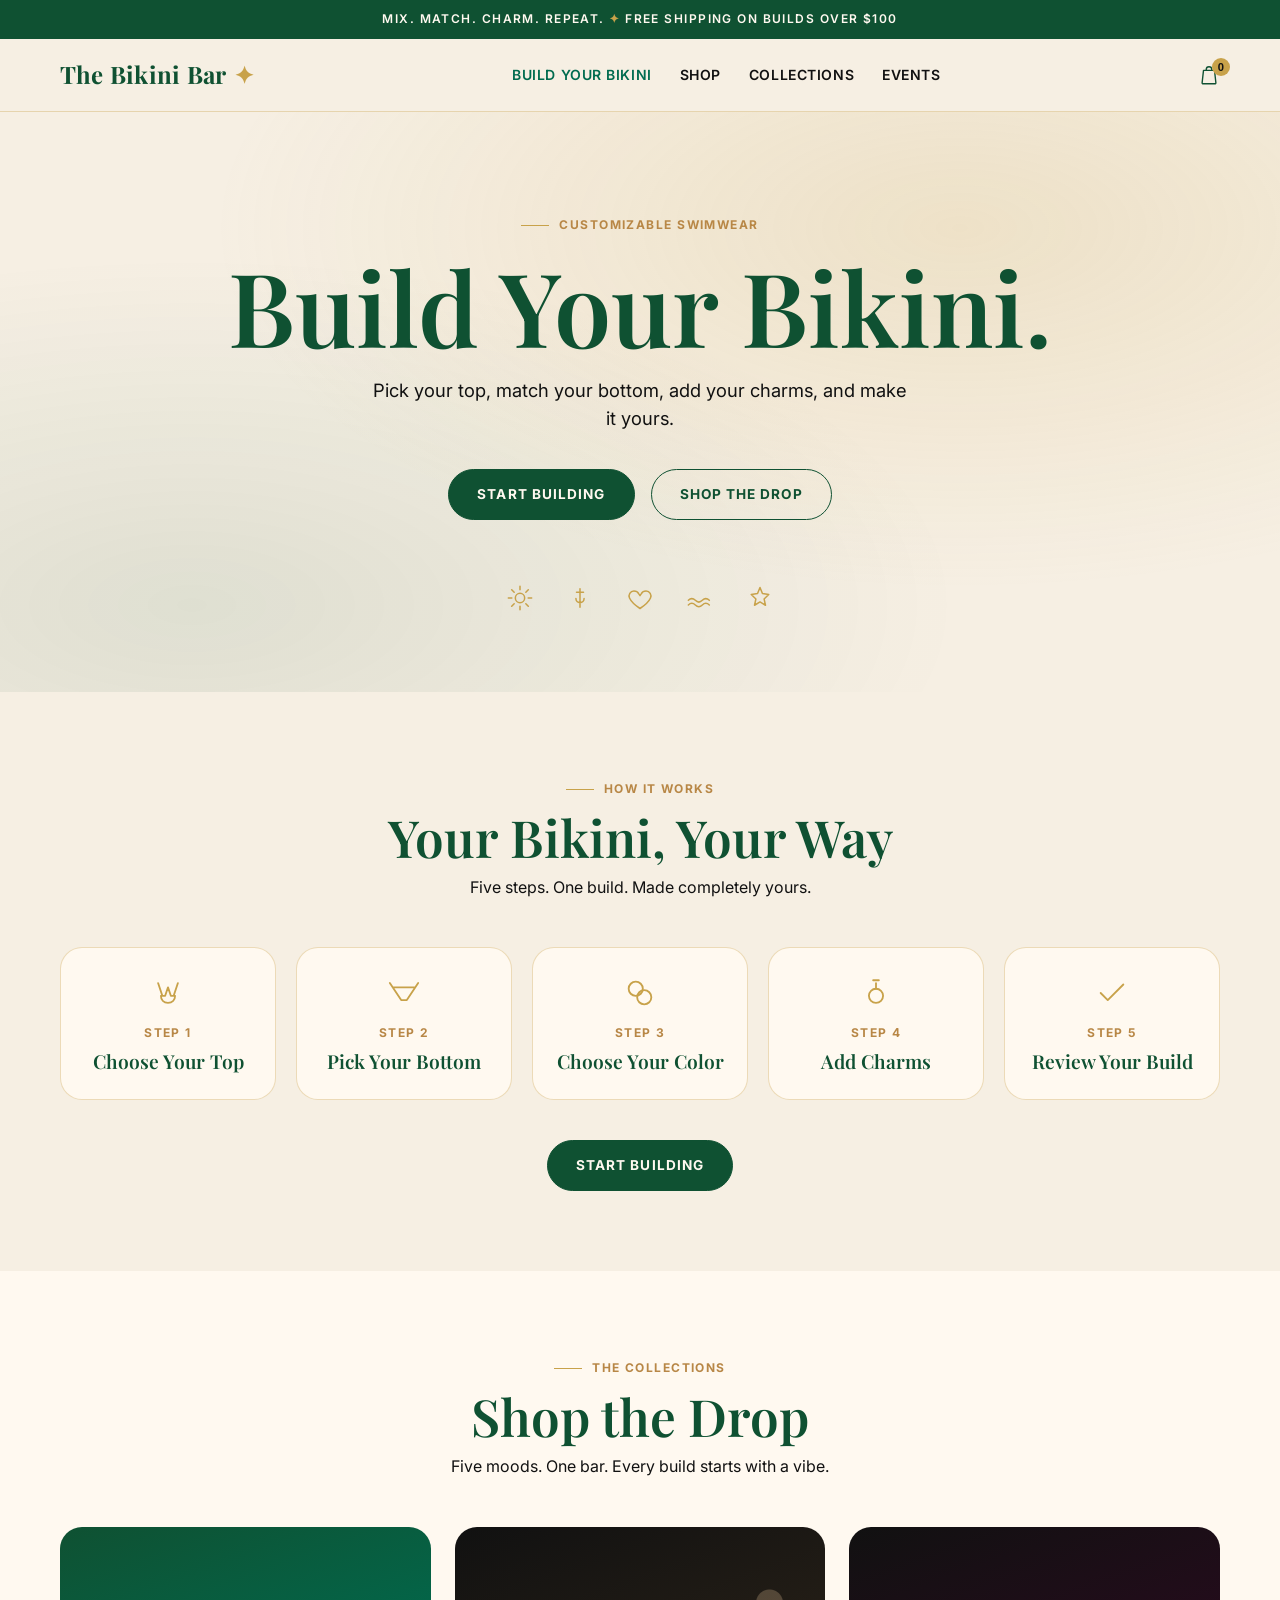
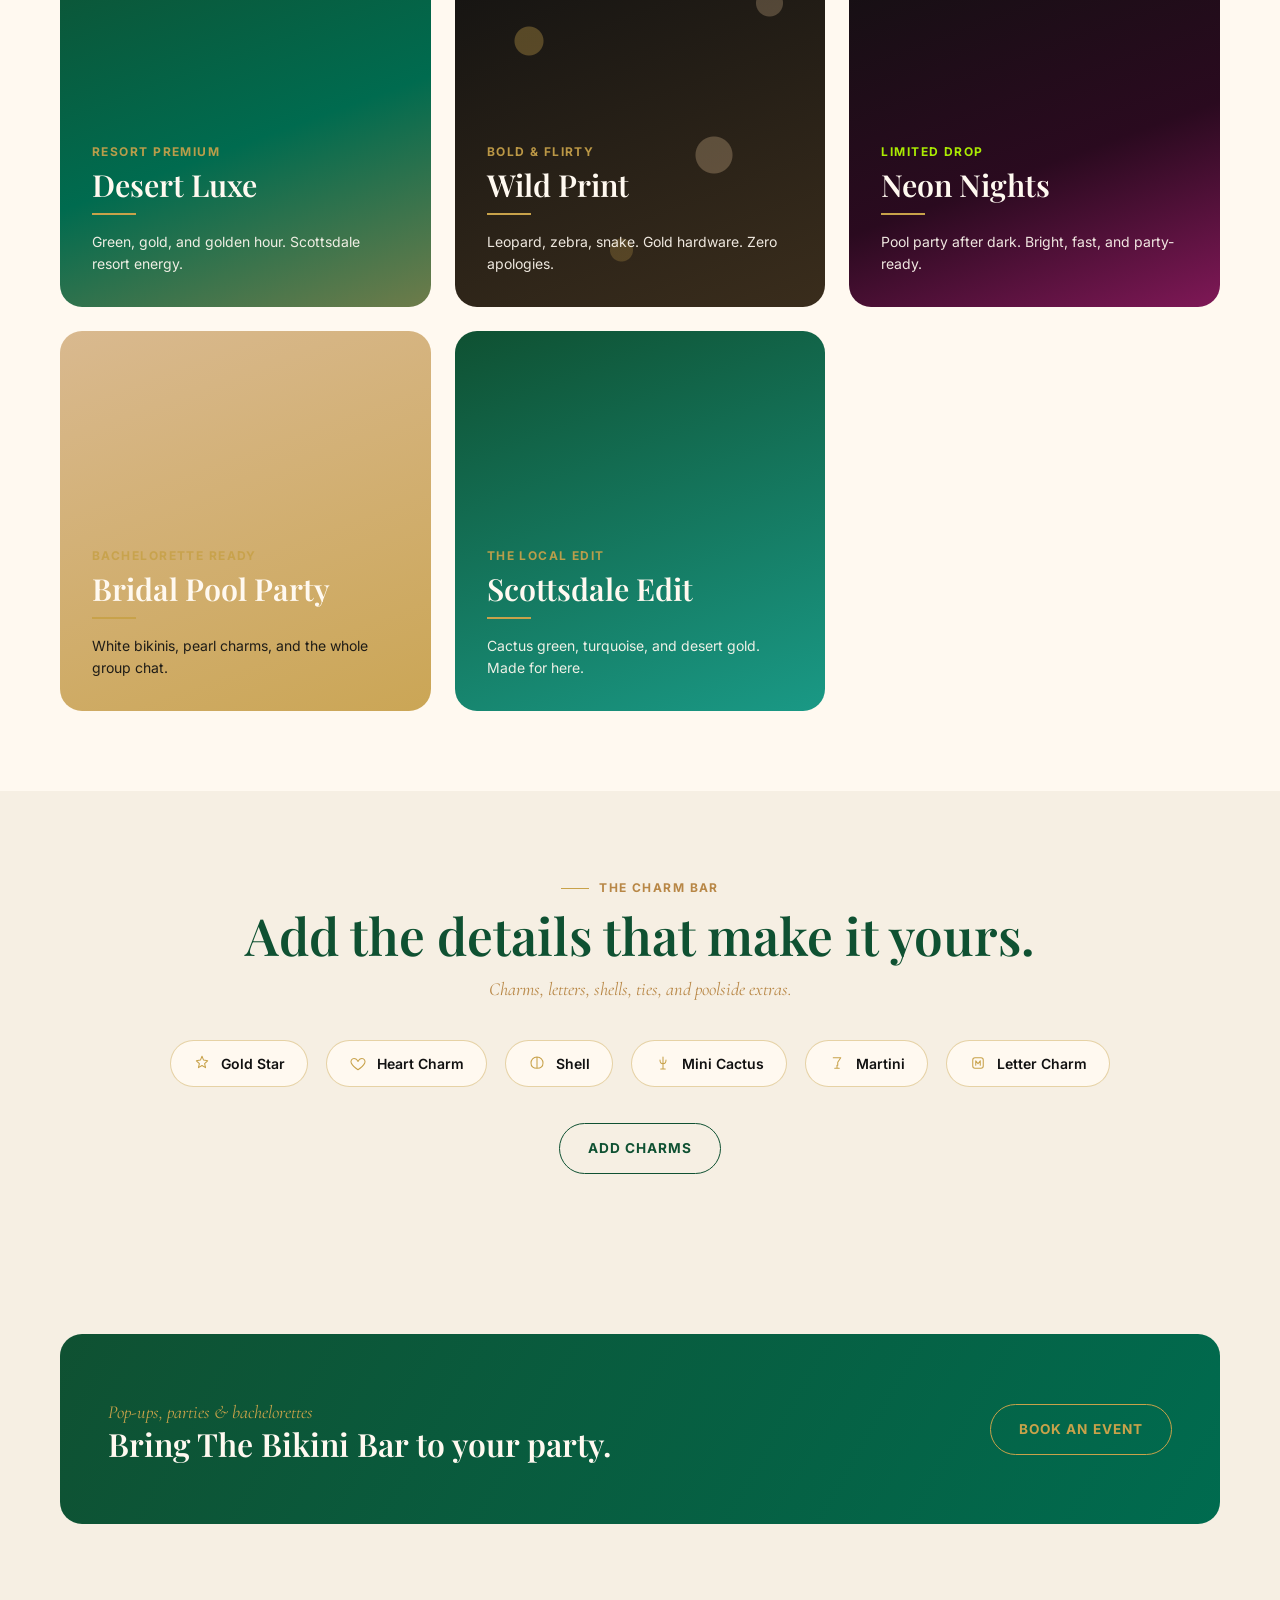
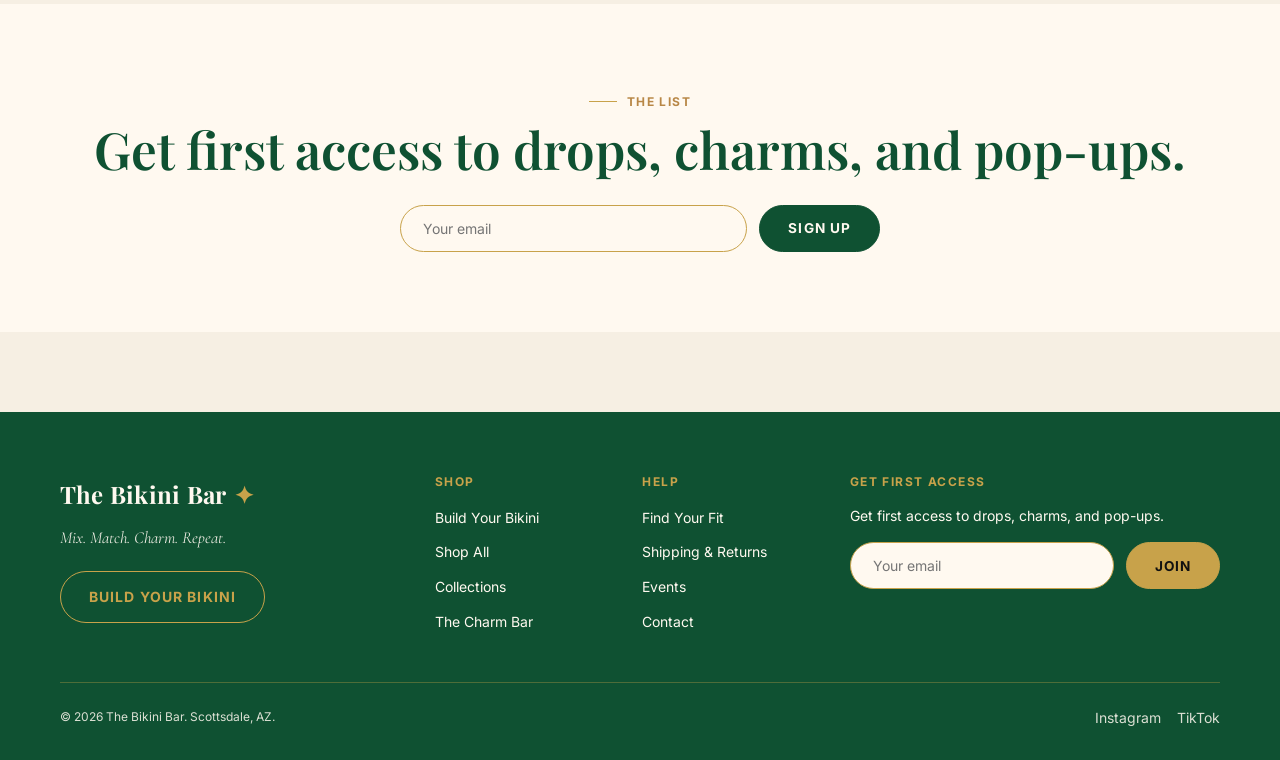
==== index.html @ a267c071 "Build The Bikini Bar site with full brand identity Customizable swimwear ecommerce site modeled on b" ====
<!DOCTYPE html>
<html lang="en">
<head>
  <meta charset="UTF-8" />
  <meta name="viewport" content="width=device-width, initial-scale=1.0" />
  <title>The Bikini Bar — Build Your Bikini</title>
  <meta name="description" content="The Bikini Bar is a customizable swimwear brand. Pick your top, match your bottom, add your charms, and make it yours." />
  <link rel="preconnect" href="https://fonts.googleapis.com" />
  <link rel="preconnect" href="https://fonts.gstatic.com" crossorigin />
  <link href="https://fonts.googleapis.com/css2?family=Playfair+Display:ital,wght@0,500;0,600;0,700;1,500&family=Cormorant+Garamond:ital,wght@0,500;1,500&family=Inter:wght@400;600;700&display=swap" rel="stylesheet" />
  <link rel="stylesheet" href="css/styles.css" />
</head>
<body>

  <div class="announcement-bar">Mix. Match. Charm. Repeat. <span class="gold">&#10022;</span> Free shipping on builds over $100</div>

  <header class="site-header">
    <div class="container">
      <a class="logo" href="index.html">The Bikini Bar <span class="charm">&#10022;</span></a>
      <nav class="main-nav">
        <a class="nav-cta" href="builder.html">Build Your Bikini</a>
        <a href="shop.html">Shop</a>
        <a href="index.html#collections">Collections</a>
        <a href="events.html">Events</a>
      </nav>
      <div class="header-actions">
        <button class="cart-button" aria-label="Open cart">
          <svg width="22" height="22" viewBox="0 0 24 24" fill="none" stroke="currentColor" stroke-width="1.5" stroke-linecap="round" stroke-linejoin="round"><path d="M6 7h12l1.5 13.5a1 1 0 0 1-1 1.1H5.5a1 1 0 0 1-1-1.1L6 7z"/><path d="M9 7V6a3 3 0 0 1 6 0v1"/></svg>
          <span class="cart-count">0</span>
        </button>
        <button class="menu-toggle" aria-label="Open menu">
          <svg width="22" height="22" viewBox="0 0 24 24" fill="none" stroke="currentColor" stroke-width="1.5" stroke-linecap="round"><path d="M4 7h16M4 12h16M4 17h16"/></svg>
        </button>
      </div>
    </div>
  </header>

  <!-- Hero -->
  <section class="hero">
    <div class="container">
      <span class="eyebrow">Customizable Swimwear</span>
      <h1>Build Your Bikini.</h1>
      <p class="subheadline">Pick your top, match your bottom, add your charms, and make it yours.</p>
      <div class="hero-buttons">
        <a class="button-primary" href="builder.html">Start Building</a>
        <a class="button-secondary" href="shop.html">Shop the Drop</a>
      </div>
      <div class="hero-charms" aria-hidden="true">
        <svg width="28" height="28" viewBox="0 0 24 24" fill="none" stroke="currentColor" stroke-width="1.3" stroke-linecap="round" stroke-linejoin="round"><circle cx="12" cy="12" r="4"/><path d="M12 2v3M12 19v3M2 12h3M19 12h3M4.9 4.9l2.1 2.1M17 17l2.1 2.1M19.1 4.9 17 7M7 17l-2.1 2.1"/></svg>
        <svg width="28" height="28" viewBox="0 0 24 24" fill="none" stroke="currentColor" stroke-width="1.3" stroke-linecap="round" stroke-linejoin="round"><path d="M12 4v12M12 16c-2 0-3.5-1.5-3.5-3.5M12 16c2 0 3.5-1.5 3.5-3.5M9 7h6M12 16v4"/></svg>
        <svg width="28" height="28" viewBox="0 0 24 24" fill="none" stroke="currentColor" stroke-width="1.3" stroke-linecap="round" stroke-linejoin="round"><path d="M12 21s-7-4.6-9-9c-1.2-2.7.6-6 3.8-6 1.9 0 3.4 1 4.2 2.4l1 1.6 1-1.6C13.8 7 15.3 6 17.2 6c3.2 0 5 3.3 3.8 6-2 4.4-9 9-9 9z"/></svg>
        <svg width="28" height="28" viewBox="0 0 24 24" fill="none" stroke="currentColor" stroke-width="1.3" stroke-linecap="round" stroke-linejoin="round"><path d="M2 14c2-2 4-2 6 0s4 2 6 0 4-2 6 0M2 18c2-2 4-2 6 0s4 2 6 0 4-2 6 0"/></svg>
        <svg width="28" height="28" viewBox="0 0 24 24" fill="none" stroke="currentColor" stroke-width="1.3" stroke-linecap="round" stroke-linejoin="round"><path d="M12 3l2.1 5.1L19.5 9l-4 3.8 1.2 5.4L12 15.4l-4.7 2.8 1.2-5.4-4-3.8 5.4-.9z"/></svg>
      </div>
    </div>
  </section>

  <!-- How It Works -->
  <section class="section">
    <div class="container">
      <div class="section-header">
        <span class="eyebrow">How It Works</span>
        <h2>Your Bikini, Your Way</h2>
        <p>Five steps. One build. Made completely yours.</p>
      </div>
      <div class="steps-strip">
        <div class="step-tile">
          <svg width="34" height="34" viewBox="0 0 24 24" fill="none" stroke="currentColor" stroke-width="1.3" stroke-linecap="round" stroke-linejoin="round"><path d="M5 5l3 9h2l2-6 2 6h2l3-9M7 14c0 3 2 5 5 5s5-2 5-5"/></svg>
          <p class="step-number">Step 1</p>
          <h3>Choose Your Top</h3>
        </div>
        <div class="step-tile">
          <svg width="34" height="34" viewBox="0 0 24 24" fill="none" stroke="currentColor" stroke-width="1.3" stroke-linecap="round" stroke-linejoin="round"><path d="M4 8h16l-6 9h-4L4 8zM4 8L2 5M20 8l2-3"/></svg>
          <p class="step-number">Step 2</p>
          <h3>Pick Your Bottom</h3>
        </div>
        <div class="step-tile">
          <svg width="34" height="34" viewBox="0 0 24 24" fill="none" stroke="currentColor" stroke-width="1.3" stroke-linecap="round" stroke-linejoin="round"><circle cx="9" cy="9" r="5"/><circle cx="15" cy="15" r="5"/></svg>
          <p class="step-number">Step 3</p>
          <h3>Choose Your Color</h3>
        </div>
        <div class="step-tile">
          <svg width="34" height="34" viewBox="0 0 24 24" fill="none" stroke="currentColor" stroke-width="1.3" stroke-linecap="round" stroke-linejoin="round"><circle cx="12" cy="14" r="5"/><path d="M12 9V5M10 3h4"/></svg>
          <p class="step-number">Step 4</p>
          <h3>Add Charms</h3>
        </div>
        <div class="step-tile">
          <svg width="34" height="34" viewBox="0 0 24 24" fill="none" stroke="currentColor" stroke-width="1.3" stroke-linecap="round" stroke-linejoin="round"><path d="M4 12l5 5L20 6"/></svg>
          <p class="step-number">Step 5</p>
          <h3>Review Your Build</h3>
        </div>
      </div>
      <div style="text-align:center; margin-top:40px;">
        <a class="button-primary" href="builder.html">Start Building</a>
      </div>
    </div>
  </section>

  <!-- Collections -->
  <section class="section ivory" id="collections">
    <div class="container">
      <div class="section-header">
        <span class="eyebrow">The Collections</span>
        <h2>Shop the Drop</h2>
        <p>Five moods. One bar. Every build starts with a vibe.</p>
      </div>
      <div class="collection-grid">
        <a class="collection-tile tile-desert-luxe" href="shop.html?collection=desert-luxe">
          <p class="tile-label">Resort Premium</p>
          <h3>Desert Luxe</h3>
          <p>Green, gold, and golden hour. Scottsdale resort energy.</p>
        </a>
        <a class="collection-tile tile-wild-print" href="shop.html?collection=wild-print">
          <p class="tile-label">Bold &amp; Flirty</p>
          <h3>Wild Print</h3>
          <p>Leopard, zebra, snake. Gold hardware. Zero apologies.</p>
        </a>
        <a class="collection-tile tile-neon-nights" href="shop.html?collection=neon-nights">
          <p class="tile-label">Limited Drop</p>
          <h3>Neon Nights</h3>
          <p>Pool party after dark. Bright, fast, and party-ready.</p>
        </a>
        <a class="collection-tile tile-bridal" href="shop.html?collection=bridal">
          <p class="tile-label">Bachelorette Ready</p>
          <h3>Bridal Pool Party</h3>
          <p>White bikinis, pearl charms, and the whole group chat.</p>
        </a>
        <a class="collection-tile tile-scottsdale" href="shop.html?collection=scottsdale">
          <p class="tile-label">The Local Edit</p>
          <h3>Scottsdale Edit</h3>
          <p>Cactus green, turquoise, and desert gold. Made for here.</p>
        </a>
      </div>
    </div>
  </section>

  <!-- Charm Bar -->
  <section class="section charm-bar-section">
    <div class="container">
      <span class="eyebrow">The Charm Bar</span>
      <h2 style="font-size: var(--font-size-h2); margin: 12px 0;">Add the details that make it yours.</h2>
      <p class="accent-line">Charms, letters, shells, ties, and poolside extras.</p>
      <div class="charm-row">
        <span class="charm-chip"><svg width="18" height="18" viewBox="0 0 24 24" fill="none" stroke="currentColor" stroke-width="1.4" stroke-linecap="round" stroke-linejoin="round"><path d="M12 3l2.1 5.1L19.5 9l-4 3.8 1.2 5.4L12 15.4l-4.7 2.8 1.2-5.4-4-3.8 5.4-.9z"/></svg> Gold Star</span>
        <span class="charm-chip"><svg width="18" height="18" viewBox="0 0 24 24" fill="none" stroke="currentColor" stroke-width="1.4" stroke-linecap="round" stroke-linejoin="round"><path d="M12 21s-7-4.6-9-9c-1.2-2.7.6-6 3.8-6 1.9 0 3.4 1 4.2 2.4l1 1.6 1-1.6C13.8 7 15.3 6 17.2 6c3.2 0 5 3.3 3.8 6-2 4.4-9 9-9 9z"/></svg> Heart Charm</span>
        <span class="charm-chip"><svg width="18" height="18" viewBox="0 0 24 24" fill="none" stroke="currentColor" stroke-width="1.4" stroke-linecap="round" stroke-linejoin="round"><path d="M12 4C7 4 4 8 4 12c0 4 3 7 8 7M12 4c5 0 8 4 8 8 0 4-3 7-8 7M12 4v15"/></svg> Shell</span>
        <span class="charm-chip"><svg width="18" height="18" viewBox="0 0 24 24" fill="none" stroke="currentColor" stroke-width="1.4" stroke-linecap="round" stroke-linejoin="round"><path d="M12 4v12M8 8c0 3 1.5 5 4 5M16 8c0 3-1.5 5-4 5M12 16v4M9 20h6"/></svg> Mini Cactus</span>
        <span class="charm-chip"><svg width="18" height="18" viewBox="0 0 24 24" fill="none" stroke="currentColor" stroke-width="1.4" stroke-linecap="round" stroke-linejoin="round"><path d="M7 5h10l-4 6v4M9 19h6M12 15v4"/></svg> Martini</span>
        <span class="charm-chip"><svg width="18" height="18" viewBox="0 0 24 24" fill="none" stroke="currentColor" stroke-width="1.4" stroke-linecap="round" stroke-linejoin="round"><rect x="5" y="5" width="14" height="14" rx="3"/><path d="M9 15V9l3 4 3-4v6"/></svg> Letter Charm</span>
      </div>
      <a class="button-secondary" href="shop.html?collection=charms">Add Charms</a>
    </div>
  </section>

  <!-- Events Banner -->
  <section class="section">
    <div class="container">
      <div class="events-banner">
        <div>
          <p class="accent-line">Pop-ups, parties &amp; bachelorettes</p>
          <h2>Bring The Bikini Bar to your party.</h2>
        </div>
        <a class="button-secondary" href="events.html">Book an Event</a>
      </div>
    </div>
  </section>

  <!-- Email Signup -->
  <section class="section ivory">
    <div class="container" style="text-align:center;">
      <span class="eyebrow">The List</span>
      <h2 style="font-size: var(--font-size-h2); margin: 12px 0;">Get first access to drops, charms, and pop-ups.</h2>
      <form class="signup-form">
        <input type="email" placeholder="Your email" required />
        <button class="button-primary" type="submit">Sign Up</button>
      </form>
    </div>
  </section>

  <!-- Footer -->
  <footer class="footer">
    <div class="container">
      <div class="footer-grid">
        <div>
          <p class="logo">The Bikini Bar <span class="charm" style="color: var(--color-metallic-gold);">&#10022;</span></p>
          <p class="tagline">Mix. Match. Charm. Repeat.</p>
          <a class="button-secondary" href="builder.html" style="margin-top:20px; border-color: var(--color-metallic-gold); color: var(--color-metallic-gold);">Build Your Bikini</a>
        </div>
        <div>
          <h4>Shop</h4>
          <ul>
            <li><a href="builder.html">Build Your Bikini</a></li>
            <li><a href="shop.html">Shop All</a></li>
            <li><a href="index.html#collections">Collections</a></li>
            <li><a href="shop.html?collection=charms">The Charm Bar</a></li>
          </ul>
        </div>
        <div>
          <h4>Help</h4>
          <ul>
            <li><a href="#">Find Your Fit</a></li>
            <li><a href="#">Shipping &amp; Returns</a></li>
            <li><a href="events.html">Events</a></li>
            <li><a href="#">Contact</a></li>
          </ul>
        </div>
        <div>
          <h4>Get first access</h4>
          <p style="font-size: var(--font-size-small); margin-bottom: 4px;">Get first access to drops, charms, and pop-ups.</p>
          <form class="signup-form" style="margin-top: 16px;">
            <input type="email" placeholder="Your email" required />
            <button class="button-primary" type="submit" style="background: var(--color-metallic-gold); border-color: var(--color-metallic-gold); color: var(--color-black);">Join</button>
          </form>
        </div>
      </div>
      <div class="footer-bottom">
        <p>&copy; 2026 The Bikini Bar. Scottsdale, AZ.</p>
        <div class="social-links">
          <a href="#">Instagram</a>
          <a href="#">TikTok</a>
        </div>
      </div>
    </div>
  </footer>

  <!-- Cart Drawer -->
  <div class="cart-overlay"></div>
  <aside class="cart-drawer" aria-label="Cart">
    <div class="cart-header">
      <h3>Your Bikini Build</h3>
      <button class="cart-close" aria-label="Close cart">&#10005;</button>
    </div>
    <div class="shipping-bar">
      <span class="ship-label">$100.00 away from free shipping</span>
      <div class="track"><div class="fill" style="width:0%"></div></div>
    </div>
    <div class="cart-items"></div>
    <div class="cart-upsell">
      <strong>Finish the look.</strong><br />
      Add charms, ties, or poolside extras before checkout.
    </div>
    <div class="cart-footer">
      <div class="cart-total"><span>Total</span><span class="cart-total-amount">$0.00</span></div>
      <button class="button-primary">Checkout</button>
    </div>
  </aside>

  <script src="js/main.js"></script>
</body>
</html>
---- css/styles.css ----
/* ============================================
   The Bikini Bar — Brand Stylesheet
   Scottsdale resort luxury × bikini charm bar
   ============================================ */

:root {
  /* Core Brand Colors */
  --color-sand-cream: #F6EFE3;
  --color-warm-ivory: #FFF9F0;
  --color-cactus-green: #0F5132;
  --color-emerald-green: #006B4F;
  --color-metallic-gold: #C8A24A;
  --color-soft-bronze: #B88746;
  --color-desert-tan: #D9B98F;
  --color-black: #111111;

  /* Campaign Accent Colors */
  --color-neon-pink: #FF2DAA;
  --color-neon-lime: #B6FF00;
  --color-pool-coral: #FF6F61;
  --color-turquoise: #1EB6A7;

  /* Functional Colors */
  --color-background: var(--color-sand-cream);
  --color-surface: var(--color-warm-ivory);
  --color-text-primary: var(--color-black);
  --color-text-heading: var(--color-cactus-green);
  --color-button-primary: var(--color-cactus-green);
  --color-button-primary-text: var(--color-warm-ivory);
  --color-button-secondary-border: var(--color-cactus-green);
  --color-link: var(--color-emerald-green);
  --color-accent: var(--color-metallic-gold);

  /* Typography */
  --font-heading: "Playfair Display", "Cormorant Garamond", Georgia, serif;
  --font-body: "Inter", "Montserrat", "Helvetica Neue", Arial, sans-serif;
  --font-accent: "Cormorant Garamond", Georgia, serif;
  --font-size-hero: clamp(3rem, 8vw, 6.5rem);
  --font-size-h1: clamp(2.5rem, 6vw, 5rem);
  --font-size-h2: clamp(2rem, 4vw, 3.25rem);
  --font-size-h3: clamp(1.4rem, 3vw, 2rem);
  --font-size-body: 1rem;
  --font-size-small: 0.875rem;
  --font-size-label: 0.75rem;
  --letter-spacing-button: 0.08em;
  --letter-spacing-label: 0.12em;
  --line-height-heading: 1.05;
  --line-height-body: 1.55;

  --radius-card: 22px;
  --radius-pill: 999px;
  --shadow-soft: 0 14px 30px rgba(17, 17, 17, 0.08);
  --max-width: 1200px;
}

/* ---------- Reset & Base ---------- */
*, *::before, *::after { box-sizing: border-box; margin: 0; padding: 0; }

html { scroll-behavior: smooth; }

body {
  background: var(--color-background);
  color: var(--color-text-primary);
  font-family: var(--font-body);
  font-size: var(--font-size-body);
  line-height: var(--line-height-body);
  -webkit-font-smoothing: antialiased;
}

img, svg { display: block; max-width: 100%; }

h1, h2, h3, h4 {
  font-family: var(--font-heading);
  color: var(--color-text-heading);
  line-height: var(--line-height-heading);
  font-weight: 600;
}

a { color: var(--color-link); text-decoration: none; }
a:hover { text-decoration: underline; }

.container {
  max-width: var(--max-width);
  margin: 0 auto;
  padding: 0 20px;
}

.eyebrow {
  display: inline-flex;
  align-items: center;
  gap: 10px;
  font-size: var(--font-size-label);
  font-weight: 700;
  letter-spacing: var(--letter-spacing-label);
  text-transform: uppercase;
  color: var(--color-soft-bronze);
}
.eyebrow::before {
  content: "";
  width: 28px;
  height: 1px;
  background: var(--color-metallic-gold);
}

.accent-line {
  font-family: var(--font-accent);
  font-style: italic;
  color: var(--color-soft-bronze);
  font-size: 1.15rem;
}

/* ---------- Buttons ---------- */
.button-primary,
.button-secondary,
.button-campaign {
  display: inline-block;
  border-radius: var(--radius-pill);
  padding: 14px 28px;
  font-family: var(--font-body);
  font-size: 0.85rem;
  font-weight: 700;
  letter-spacing: var(--letter-spacing-button);
  text-transform: uppercase;
  text-decoration: none;
  cursor: pointer;
  text-align: center;
  transition: background 160ms ease, color 160ms ease, transform 160ms ease;
}
.button-primary:hover, .button-secondary:hover, .button-campaign:hover { text-decoration: none; }

.button-primary {
  background: var(--color-cactus-green);
  color: var(--color-warm-ivory);
  border: 1px solid var(--color-cactus-green);
}
.button-primary:hover { background: var(--color-emerald-green); border-color: var(--color-emerald-green); }

.button-secondary {
  background: transparent;
  color: var(--color-cactus-green);
  border: 1px solid var(--color-cactus-green);
}
.button-secondary:hover { background: var(--color-cactus-green); color: var(--color-warm-ivory); }

.button-campaign {
  background: var(--color-neon-pink);
  color: var(--color-warm-ivory);
  border: 1px solid var(--color-neon-pink);
}
.button-campaign:hover { transform: translateY(-1px); }

/* ---------- Announcement Bar ---------- */
.announcement-bar {
  background: var(--color-cactus-green);
  color: var(--color-warm-ivory);
  text-align: center;
  font-size: var(--font-size-label);
  font-weight: 600;
  letter-spacing: var(--letter-spacing-label);
  text-transform: uppercase;
  padding: 10px 16px;
}
.announcement-bar .gold { color: var(--color-metallic-gold); }

/* ---------- Header ---------- */
.site-header {
  background: var(--color-sand-cream);
  border-bottom: 1px solid rgba(200, 162, 74, 0.35);
  position: sticky;
  top: 0;
  z-index: 50;
}
.site-header .container {
  display: flex;
  align-items: center;
  justify-content: space-between;
  gap: 24px;
  height: 72px;
}
.logo {
  font-family: var(--font-heading);
  font-size: 1.5rem;
  font-weight: 700;
  color: var(--color-cactus-green);
  letter-spacing: 0.01em;
  display: flex;
  align-items: center;
  gap: 8px;
  white-space: nowrap;
}
.logo:hover { text-decoration: none; }
.logo .charm { color: var(--color-metallic-gold); }

.main-nav { display: flex; gap: 28px; align-items: center; }
.main-nav a {
  color: var(--color-black);
  font-size: var(--font-size-small);
  font-weight: 600;
  letter-spacing: 0.04em;
  text-transform: uppercase;
}
.main-nav a:hover { color: var(--color-emerald-green); text-decoration: none; }
.main-nav a.nav-cta { color: var(--color-emerald-green); }

.header-actions { display: flex; align-items: center; gap: 16px; }
.cart-button {
  position: relative;
  background: none;
  border: none;
  cursor: pointer;
  color: var(--color-cactus-green);
  display: flex;
  align-items: center;
}
.cart-count {
  position: absolute;
  top: -6px;
  right: -10px;
  background: var(--color-metallic-gold);
  color: var(--color-black);
  font-size: 0.7rem;
  font-weight: 700;
  border-radius: 50%;
  width: 18px;
  height: 18px;
  display: flex;
  align-items: center;
  justify-content: center;
}

.menu-toggle {
  display: none;
  background: none;
  border: none;
  cursor: pointer;
  color: var(--color-cactus-green);
}

/* ---------- Hero ---------- */
.hero {
  background:
    radial-gradient(ellipse at 75% 20%, rgba(200, 162, 74, 0.18), transparent 55%),
    radial-gradient(ellipse at 15% 85%, rgba(15, 81, 50, 0.10), transparent 50%),
    var(--color-sand-cream);
  padding: 96px 0 80px;
  text-align: center;
  position: relative;
  overflow: hidden;
}
.hero h1 {
  font-size: var(--font-size-hero);
  margin: 18px 0 16px;
}
.hero .subheadline {
  font-size: 1.15rem;
  color: var(--color-black);
  max-width: 540px;
  margin: 0 auto 36px;
}
.hero-buttons { display: flex; gap: 16px; justify-content: center; flex-wrap: wrap; }

.hero-charms {
  display: flex;
  justify-content: center;
  gap: 32px;
  margin-top: 64px;
  color: var(--color-metallic-gold);
}

/* ---------- Sections ---------- */
.section { padding: 80px 0; }
.section-header { text-align: center; margin-bottom: 48px; }
.section-header h2 { font-size: var(--font-size-h2); margin: 12px 0 10px; }
.section-header p { max-width: 520px; margin: 0 auto; }
.section.ivory { background: var(--color-warm-ivory); }
.section.tan-panel { background: var(--color-desert-tan); }

/* ---------- Builder Steps Strip ---------- */
.steps-strip {
  display: grid;
  grid-template-columns: repeat(5, 1fr);
  gap: 20px;
}
.step-tile {
  background: var(--color-warm-ivory);
  border: 1px solid rgba(200, 162, 74, 0.35);
  border-radius: var(--radius-card);
  padding: 28px 20px;
  text-align: center;
}
.step-tile .step-number {
  font-size: var(--font-size-label);
  font-weight: 700;
  letter-spacing: var(--letter-spacing-label);
  text-transform: uppercase;
  color: var(--color-soft-bronze);
}
.step-tile h3 { font-size: 1.2rem; margin-top: 8px; }
.step-tile svg { margin: 0 auto 14px; color: var(--color-metallic-gold); }

/* ---------- Collection Tiles ---------- */
.collection-grid {
  display: grid;
  grid-template-columns: repeat(auto-fit, minmax(280px, 1fr));
  gap: 24px;
}
.collection-tile {
  position: relative;
  border-radius: var(--radius-card);
  overflow: hidden;
  min-height: 380px;
  display: flex;
  flex-direction: column;
  justify-content: flex-end;
  padding: 32px;
  color: var(--color-warm-ivory);
  text-decoration: none;
  transition: transform 180ms ease, box-shadow 180ms ease;
}
.collection-tile:hover { transform: translateY(-3px); box-shadow: var(--shadow-soft); text-decoration: none; }
.collection-tile .tile-label {
  font-size: var(--font-size-label);
  font-weight: 700;
  letter-spacing: var(--letter-spacing-label);
  text-transform: uppercase;
  color: var(--color-metallic-gold);
  margin-bottom: 8px;
}
.collection-tile h3 {
  font-size: 1.9rem;
  color: var(--color-warm-ivory);
  margin-bottom: 6px;
}
.collection-tile h3::after {
  content: "";
  display: block;
  width: 44px;
  height: 2px;
  background: var(--color-metallic-gold);
  margin-top: 12px;
}
.collection-tile p { font-size: var(--font-size-small); opacity: 0.92; margin-top: 10px; }

.tile-desert-luxe { background: linear-gradient(160deg, #0F5132 0%, #006B4F 55%, #B88746 130%); }
.tile-wild-print {
  background:
    radial-gradient(circle at 20% 30%, rgba(200,162,74,0.35) 0 14px, transparent 15px),
    radial-gradient(circle at 70% 60%, rgba(217,185,143,0.3) 0 18px, transparent 19px),
    radial-gradient(circle at 45% 85%, rgba(200,162,74,0.25) 0 11px, transparent 12px),
    radial-gradient(circle at 85% 20%, rgba(217,185,143,0.28) 0 13px, transparent 14px),
    linear-gradient(160deg, #111111 0%, #3a2d1c 100%);
}
.tile-neon-nights { background: linear-gradient(160deg, #111111 0%, #2a0a1f 60%, #FF2DAA 160%); }
.tile-neon-nights .tile-label { color: var(--color-neon-lime); }
.tile-bridal {
  background: linear-gradient(160deg, #D9B98F 0%, #C8A24A 120%);
  color: var(--color-black);
}
.tile-bridal h3 { color: var(--color-warm-ivory); }
.tile-scottsdale { background: linear-gradient(160deg, #0F5132 0%, #1EB6A7 140%); }

/* ---------- Product Cards ---------- */
.product-grid {
  display: grid;
  grid-template-columns: repeat(auto-fill, minmax(240px, 1fr));
  gap: 24px;
}
.product-card {
  background: var(--color-warm-ivory);
  border: 1px solid rgba(200, 162, 74, 0.35);
  border-radius: var(--radius-card);
  overflow: hidden;
  transition: transform 180ms ease, box-shadow 180ms ease;
  display: flex;
  flex-direction: column;
}
.product-card:hover {
  transform: translateY(-3px);
  box-shadow: var(--shadow-soft);
}
.product-image {
  aspect-ratio: 4 / 5;
  display: flex;
  align-items: center;
  justify-content: center;
  position: relative;
}
.product-image svg { width: 96px; height: 96px; opacity: 0.85; }
.product-badge {
  position: absolute;
  top: 14px;
  left: 14px;
  background: var(--color-pool-coral);
  color: var(--color-warm-ivory);
  font-size: 0.7rem;
  font-weight: 700;
  letter-spacing: var(--letter-spacing-label);
  text-transform: uppercase;
  padding: 5px 12px;
  border-radius: var(--radius-pill);
}
.product-badge.neon { background: var(--color-neon-pink); }
.product-info { padding: 18px 20px 22px; display: flex; flex-direction: column; gap: 8px; flex: 1; }
.product-info h3 { font-size: 1.1rem; }
.product-price { font-weight: 700; color: var(--color-black); }
.swatch-row { display: flex; gap: 6px; }
.swatch {
  width: 16px;
  height: 16px;
  border-radius: 50%;
  border: 1px solid rgba(17, 17, 17, 0.15);
}
.product-info .button-secondary,
.product-info .button-primary {
  margin-top: auto;
  padding: 10px 20px;
  font-size: 0.75rem;
}

/* ---------- Charm Bar Section ---------- */
.charm-bar-section { text-align: center; }
.charm-row {
  display: flex;
  justify-content: center;
  flex-wrap: wrap;
  gap: 18px;
  margin: 36px 0;
}
.charm-chip {
  background: var(--color-warm-ivory);
  border: 1px solid rgba(200, 162, 74, 0.45);
  border-radius: var(--radius-pill);
  padding: 12px 22px;
  display: inline-flex;
  align-items: center;
  gap: 10px;
  font-size: var(--font-size-small);
  font-weight: 600;
  color: var(--color-black);
}
.charm-chip svg { color: var(--color-metallic-gold); }

/* ---------- Events Banner ---------- */
.events-banner {
  background: linear-gradient(120deg, var(--color-cactus-green), var(--color-emerald-green));
  border-radius: var(--radius-card);
  color: var(--color-warm-ivory);
  padding: 64px 48px;
  display: flex;
  align-items: center;
  justify-content: space-between;
  gap: 32px;
  flex-wrap: wrap;
}
.events-banner h2 { color: var(--color-warm-ivory); font-size: var(--font-size-h3); }
.events-banner .accent-line { color: var(--color-metallic-gold); }
.events-banner .button-secondary {
  border-color: var(--color-metallic-gold);
  color: var(--color-metallic-gold);
}
.events-banner .button-secondary:hover { background: var(--color-metallic-gold); color: var(--color-black); }

/* ---------- Email Signup ---------- */
.signup-form {
  display: flex;
  gap: 12px;
  max-width: 480px;
  margin: 28px auto 0;
}
.signup-form input {
  flex: 1;
  border: 1px solid var(--color-metallic-gold);
  border-radius: var(--radius-pill);
  padding: 14px 22px;
  font-family: var(--font-body);
  font-size: var(--font-size-small);
  background: var(--color-warm-ivory);
  color: var(--color-black);
}
.signup-form input:focus { outline: 2px solid var(--color-emerald-green); }

/* ---------- Footer ---------- */
.footer {
  background: var(--color-cactus-green);
  color: var(--color-warm-ivory);
  padding: 64px 0 32px;
  margin-top: 80px;
}
.footer-grid {
  display: grid;
  grid-template-columns: 2fr 1fr 1fr 1.5fr;
  gap: 40px;
  margin-bottom: 48px;
}
.footer .logo { color: var(--color-warm-ivory); margin-bottom: 12px; }
.footer h4 {
  color: var(--color-metallic-gold);
  font-family: var(--font-body);
  font-size: var(--font-size-label);
  font-weight: 700;
  letter-spacing: var(--letter-spacing-label);
  text-transform: uppercase;
  margin-bottom: 16px;
}
.footer ul { list-style: none; display: flex; flex-direction: column; gap: 10px; }
.footer a { color: var(--color-warm-ivory); font-size: var(--font-size-small); }
.footer a:hover { color: var(--color-metallic-gold); }
.footer .tagline { font-family: var(--font-accent); font-style: italic; font-size: 1.05rem; opacity: 0.9; }
.footer .signup-form input { background: var(--color-warm-ivory); }
.footer-bottom {
  border-top: 1px solid rgba(200, 162, 74, 0.4);
  padding-top: 24px;
  display: flex;
  justify-content: space-between;
  align-items: center;
  flex-wrap: wrap;
  gap: 12px;
  font-size: var(--font-size-label);
  opacity: 0.85;
}
.social-links { display: flex; gap: 16px; }

/* ---------- Builder Page ---------- */
.builder-layout {
  display: grid;
  grid-template-columns: minmax(0, 5fr) minmax(0, 7fr);
  gap: 40px;
  align-items: start;
}
.builder-preview {
  position: sticky;
  top: 96px;
  background: var(--color-warm-ivory);
  border: 1px solid rgba(200, 162, 74, 0.35);
  border-radius: var(--radius-card);
  padding: 32px;
  text-align: center;
}
.builder-preview .preview-stage {
  border-radius: 16px;
  padding: 40px 20px;
  margin-bottom: 24px;
  transition: background 240ms ease;
  min-height: 320px;
  display: flex;
  align-items: center;
  justify-content: center;
}
.build-summary { text-align: left; font-size: var(--font-size-small); }
.build-summary li {
  display: flex;
  justify-content: space-between;
  padding: 8px 0;
  border-bottom: 1px solid rgba(200, 162, 74, 0.25);
  list-style: none;
}
.build-summary .label { color: var(--color-soft-bronze); font-weight: 600; }
.build-total {
  display: flex;
  justify-content: space-between;
  font-weight: 700;
  font-size: 1.1rem;
  padding-top: 14px;
}

.progress-bar {
  display: flex;
  gap: 8px;
  margin-bottom: 32px;
}
.progress-bar .seg {
  flex: 1;
  height: 4px;
  border-radius: var(--radius-pill);
  background: rgba(200, 162, 74, 0.3);
}
.progress-bar .seg.done { background: var(--color-metallic-gold); }

.builder-step { margin-bottom: 44px; }
.builder-step .step-number {
  font-size: var(--font-size-label);
  font-weight: 700;
  letter-spacing: var(--letter-spacing-label);
  text-transform: uppercase;
  color: var(--color-soft-bronze);
}
.builder-step h2 { font-size: var(--font-size-h3); margin: 6px 0 18px; }

.option-grid {
  display: grid;
  grid-template-columns: repeat(auto-fill, minmax(150px, 1fr));
  gap: 14px;
}
.option-card {
  background: var(--color-warm-ivory);
  border: 1px solid rgba(200, 162, 74, 0.35);
  border-radius: 16px;
  padding: 18px 14px;
  text-align: center;
  cursor: pointer;
  transition: border 140ms ease, box-shadow 140ms ease;
}
.option-card svg { margin: 0 auto 10px; color: var(--color-cactus-green); }
.option-card .option-name { font-weight: 600; font-size: var(--font-size-small); }
.option-card .option-price { font-size: var(--font-size-label); color: var(--color-soft-bronze); }
.option-card:hover { border-color: var(--color-metallic-gold); }
.option-card.selected {
  border: 2px solid #C8A24A;
  background: #FFF9F0;
  box-shadow: 0 8px 20px rgba(200, 162, 74, 0.18);
}

.color-swatch-grid { display: flex; flex-wrap: wrap; gap: 14px; }
.color-swatch {
  width: 52px;
  height: 52px;
  border-radius: 50%;
  cursor: pointer;
  border: 2px solid transparent;
  outline: 1px solid rgba(17, 17, 17, 0.12);
  transition: transform 140ms ease;
  position: relative;
}
.color-swatch:hover { transform: scale(1.08); }
.color-swatch.selected {
  border-color: var(--color-warm-ivory);
  outline: 2px solid var(--color-metallic-gold);
  box-shadow: 0 8px 20px rgba(200, 162, 74, 0.3);
}
.swatch-name {
  display: block;
  text-align: center;
  font-size: 0.65rem;
  margin-top: 6px;
  color: var(--color-soft-bronze);
  font-weight: 600;
}

.sticky-cta {
  position: fixed;
  bottom: 0;
  left: 0;
  right: 0;
  background: var(--color-warm-ivory);
  border-top: 1px solid rgba(200, 162, 74, 0.4);
  padding: 14px 20px;
  display: none;
  align-items: center;
  justify-content: space-between;
  gap: 16px;
  z-index: 40;
}
.sticky-cta .sticky-total { font-weight: 700; font-size: 1.05rem; }

/* ---------- Cart Drawer ---------- */
.cart-overlay {
  position: fixed;
  inset: 0;
  background: rgba(17, 17, 17, 0.45);
  opacity: 0;
  pointer-events: none;
  transition: opacity 200ms ease;
  z-index: 90;
}
.cart-overlay.open { opacity: 1; pointer-events: auto; }

.cart-drawer {
  position: fixed;
  top: 0;
  right: 0;
  bottom: 0;
  width: min(420px, 100vw);
  background: var(--color-warm-ivory);
  z-index: 100;
  transform: translateX(100%);
  transition: transform 240ms ease;
  display: flex;
  flex-direction: column;
}
.cart-drawer.open { transform: translateX(0); }
.cart-header {
  display: flex;
  justify-content: space-between;
  align-items: center;
  padding: 22px 24px;
  border-bottom: 1px solid rgba(200, 162, 74, 0.35);
}
.cart-header h3 { font-size: 1.4rem; }
.cart-close { background: none; border: none; cursor: pointer; color: var(--color-cactus-green); font-size: 1.2rem; }

.shipping-bar { padding: 16px 24px; background: var(--color-sand-cream); }
.shipping-bar .ship-label {
  font-size: var(--font-size-label);
  font-weight: 700;
  letter-spacing: var(--letter-spacing-label);
  text-transform: uppercase;
  color: var(--color-soft-bronze);
  margin-bottom: 8px;
  display: block;
}
.shipping-bar .track {
  height: 6px;
  background: var(--color-warm-ivory);
  border: 1px solid rgba(200, 162, 74, 0.4);
  border-radius: var(--radius-pill);
  overflow: hidden;
}
.shipping-bar .fill {
  height: 100%;
  background: var(--color-emerald-green);
  border-radius: var(--radius-pill);
  transition: width 300ms ease;
}

.cart-items { flex: 1; overflow-y: auto; padding: 16px 24px; }
.cart-item {
  display: flex;
  justify-content: space-between;
  align-items: flex-start;
  gap: 12px;
  padding: 14px 0;
  border-bottom: 1px solid rgba(200, 162, 74, 0.25);
}
.cart-item .item-name { font-weight: 600; font-size: var(--font-size-small); }
.cart-item .item-detail { font-size: var(--font-size-label); color: var(--color-soft-bronze); }
.cart-item .item-remove {
  background: none;
  border: none;
  color: var(--color-soft-bronze);
  font-size: var(--font-size-label);
  cursor: pointer;
  text-decoration: underline;
}
.cart-empty { text-align: center; padding: 48px 24px; }
.cart-empty .accent-line { font-size: 1.3rem; }

.cart-upsell {
  padding: 16px 24px;
  background: var(--color-sand-cream);
  font-size: var(--font-size-small);
}
.cart-upsell strong { font-family: var(--font-accent); font-style: italic; font-size: 1.05rem; color: var(--color-cactus-green); }

.cart-footer { padding: 20px 24px; border-top: 1px solid rgba(200, 162, 74, 0.35); }
.cart-footer .cart-total {
  display: flex;
  justify-content: space-between;
  font-weight: 700;
  margin-bottom: 14px;
}
.cart-footer .button-primary { width: 100%; }

/* ---------- Events Page ---------- */
.event-list { display: flex; flex-direction: column; gap: 20px; max-width: 760px; margin: 0 auto; }
.event-card {
  background: var(--color-warm-ivory);
  border: 1px solid rgba(200, 162, 74, 0.35);
  border-radius: var(--radius-card);
  padding: 28px 32px;
  display: flex;
  align-items: center;
  justify-content: space-between;
  gap: 24px;
  flex-wrap: wrap;
}
.event-card .event-date {
  font-family: var(--font-heading);
  color: var(--color-cactus-green);
  font-size: 1.2rem;
  min-width: 120px;
}
.event-card .event-meta { flex: 1; }
.event-card h3 { font-size: 1.25rem; margin-bottom: 4px; }
.event-card .event-location { font-size: var(--font-size-small); color: var(--color-soft-bronze); }

.inquiry-form {
  max-width: 560px;
  margin: 0 auto;
  display: grid;
  gap: 16px;
}
.inquiry-form label {
  font-size: var(--font-size-label);
  font-weight: 700;
  letter-spacing: var(--letter-spacing-label);
  text-transform: uppercase;
  color: var(--color-soft-bronze);
  display: block;
  margin-bottom: 6px;
}
.inquiry-form input, .inquiry-form textarea {
  width: 100%;
  border: 1px solid var(--color-metallic-gold);
  border-radius: 14px;
  padding: 13px 18px;
  font-family: var(--font-body);
  font-size: var(--font-size-small);
  background: var(--color-warm-ivory);
}
.inquiry-form input:focus, .inquiry-form textarea:focus { outline: 2px solid var(--color-emerald-green); }
.form-row { display: grid; grid-template-columns: 1fr 1fr; gap: 16px; }

/* ---------- Page Hero (interior pages) ---------- */
.page-hero { text-align: center; padding: 64px 0 48px; }
.page-hero h1 { font-size: var(--font-size-h1); margin: 14px 0 12px; }
.page-hero p { max-width: 520px; margin: 0 auto; }

/* ---------- Shop Filters ---------- */
.filter-row {
  display: flex;
  justify-content: center;
  flex-wrap: wrap;
  gap: 10px;
  margin-bottom: 40px;
}
.filter-chip {
  background: transparent;
  border: 1px solid var(--color-cactus-green);
  color: var(--color-cactus-green);
  border-radius: var(--radius-pill);
  padding: 9px 20px;
  font-family: var(--font-body);
  font-size: var(--font-size-label);
  font-weight: 700;
  letter-spacing: var(--letter-spacing-button);
  text-transform: uppercase;
  cursor: pointer;
  transition: background 140ms ease, color 140ms ease;
}
.filter-chip:hover, .filter-chip.active {
  background: var(--color-cactus-green);
  color: var(--color-warm-ivory);
}

/* ---------- Toast ---------- */
.toast {
  position: fixed;
  bottom: 24px;
  left: 50%;
  transform: translate(-50%, 80px);
  background: var(--color-cactus-green);
  color: var(--color-warm-ivory);
  padding: 13px 26px;
  border-radius: var(--radius-pill);
  font-size: var(--font-size-small);
  font-weight: 600;
  z-index: 110;
  opacity: 0;
  transition: transform 240ms ease, opacity 240ms ease;
  pointer-events: none;
}
.toast.show { transform: translate(-50%, 0); opacity: 1; }

/* ---------- Responsive ---------- */
@media (max-width: 920px) {
  .steps-strip { grid-template-columns: repeat(2, 1fr); }
  .builder-layout { grid-template-columns: 1fr; }
  .builder-preview { position: static; }
  .footer-grid { grid-template-columns: 1fr 1fr; }
  .sticky-cta { display: flex; }
}

@media (max-width: 720px) {
  .main-nav {
    display: none;
    position: absolute;
    top: 72px;
    left: 0;
    right: 0;
    background: var(--color-sand-cream);
    flex-direction: column;
    padding: 24px;
    gap: 18px;
    border-bottom: 1px solid rgba(200, 162, 74, 0.35);
  }
  .main-nav.open { display: flex; }
  .menu-toggle { display: block; }
  .hero { padding: 64px 0 56px; }
  .section { padding: 56px 0; }
  .steps-strip { grid-template-columns: 1fr; }
  .footer-grid { grid-template-columns: 1fr; }
  .form-row { grid-template-columns: 1fr; }
  .events-banner { padding: 40px 28px; }
  .signup-form { flex-direction: column; }
  body.has-sticky-cta { padding-bottom: 84px; }
}
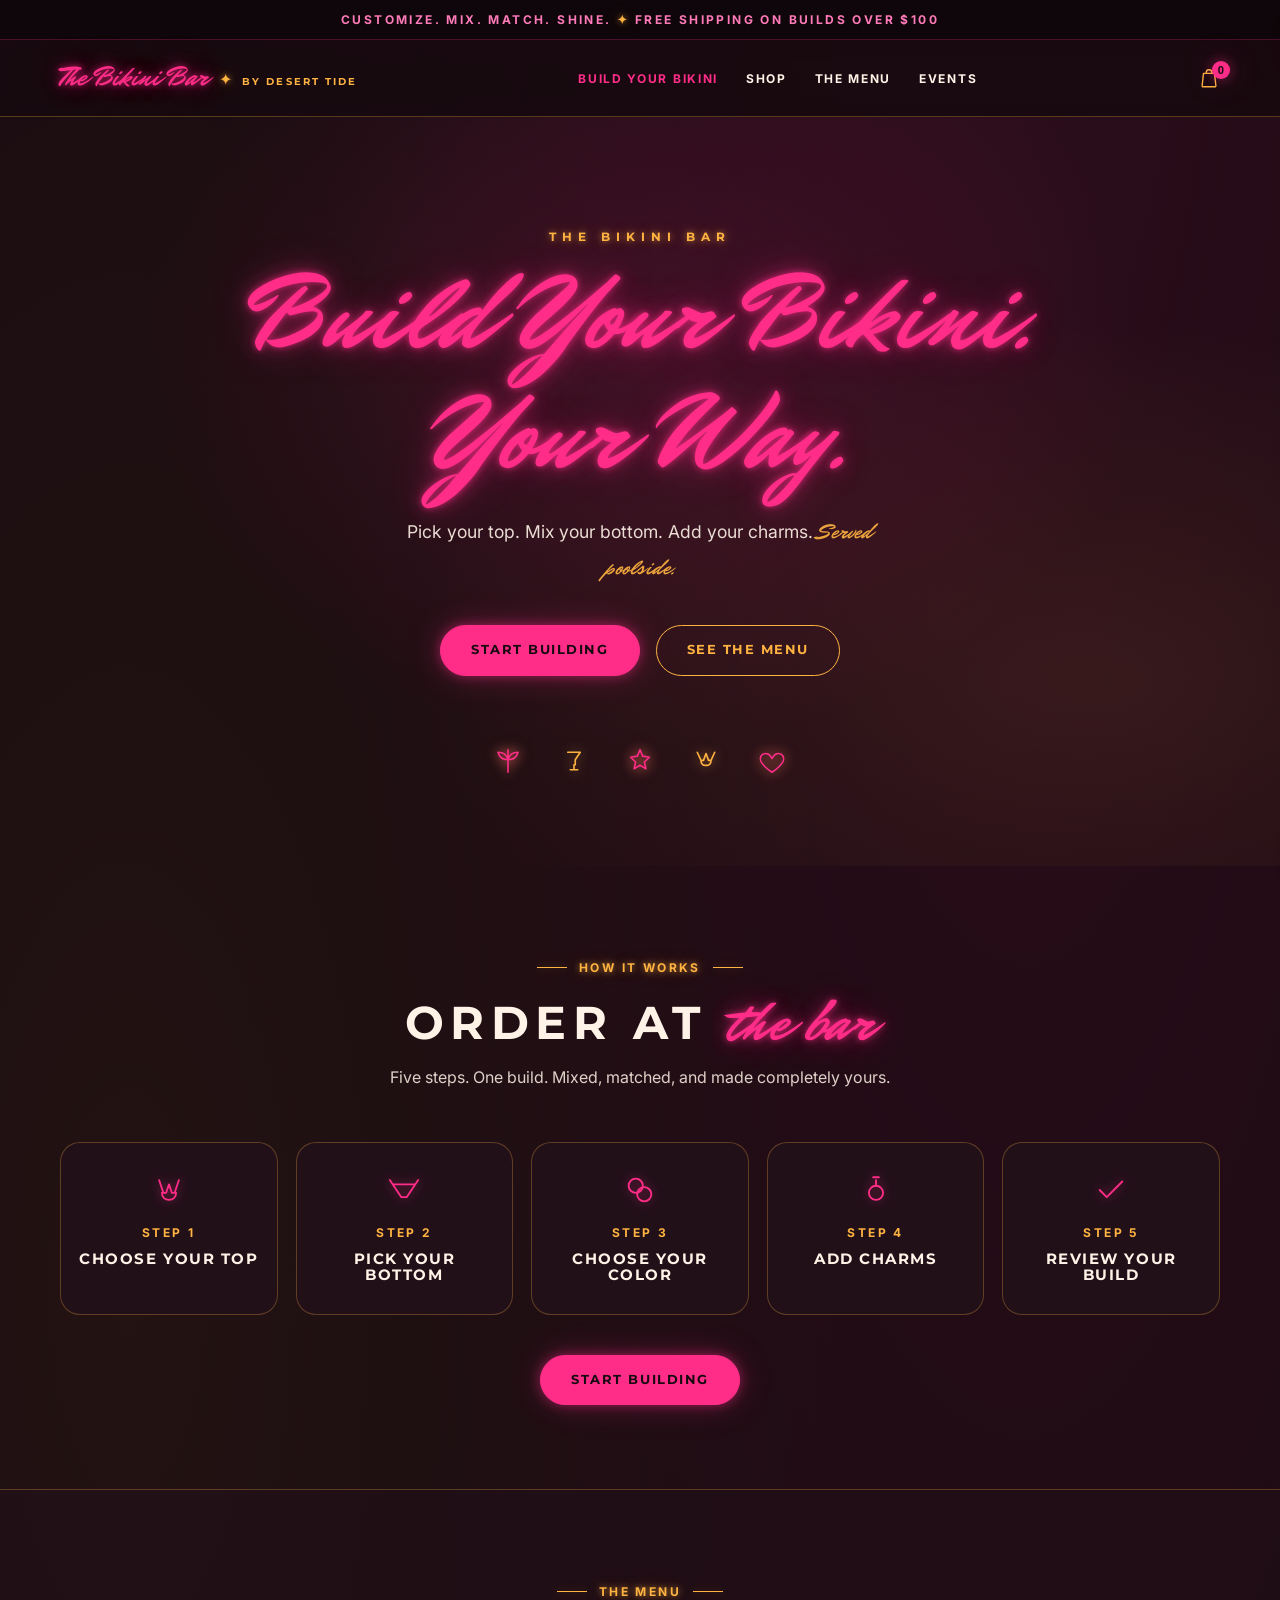
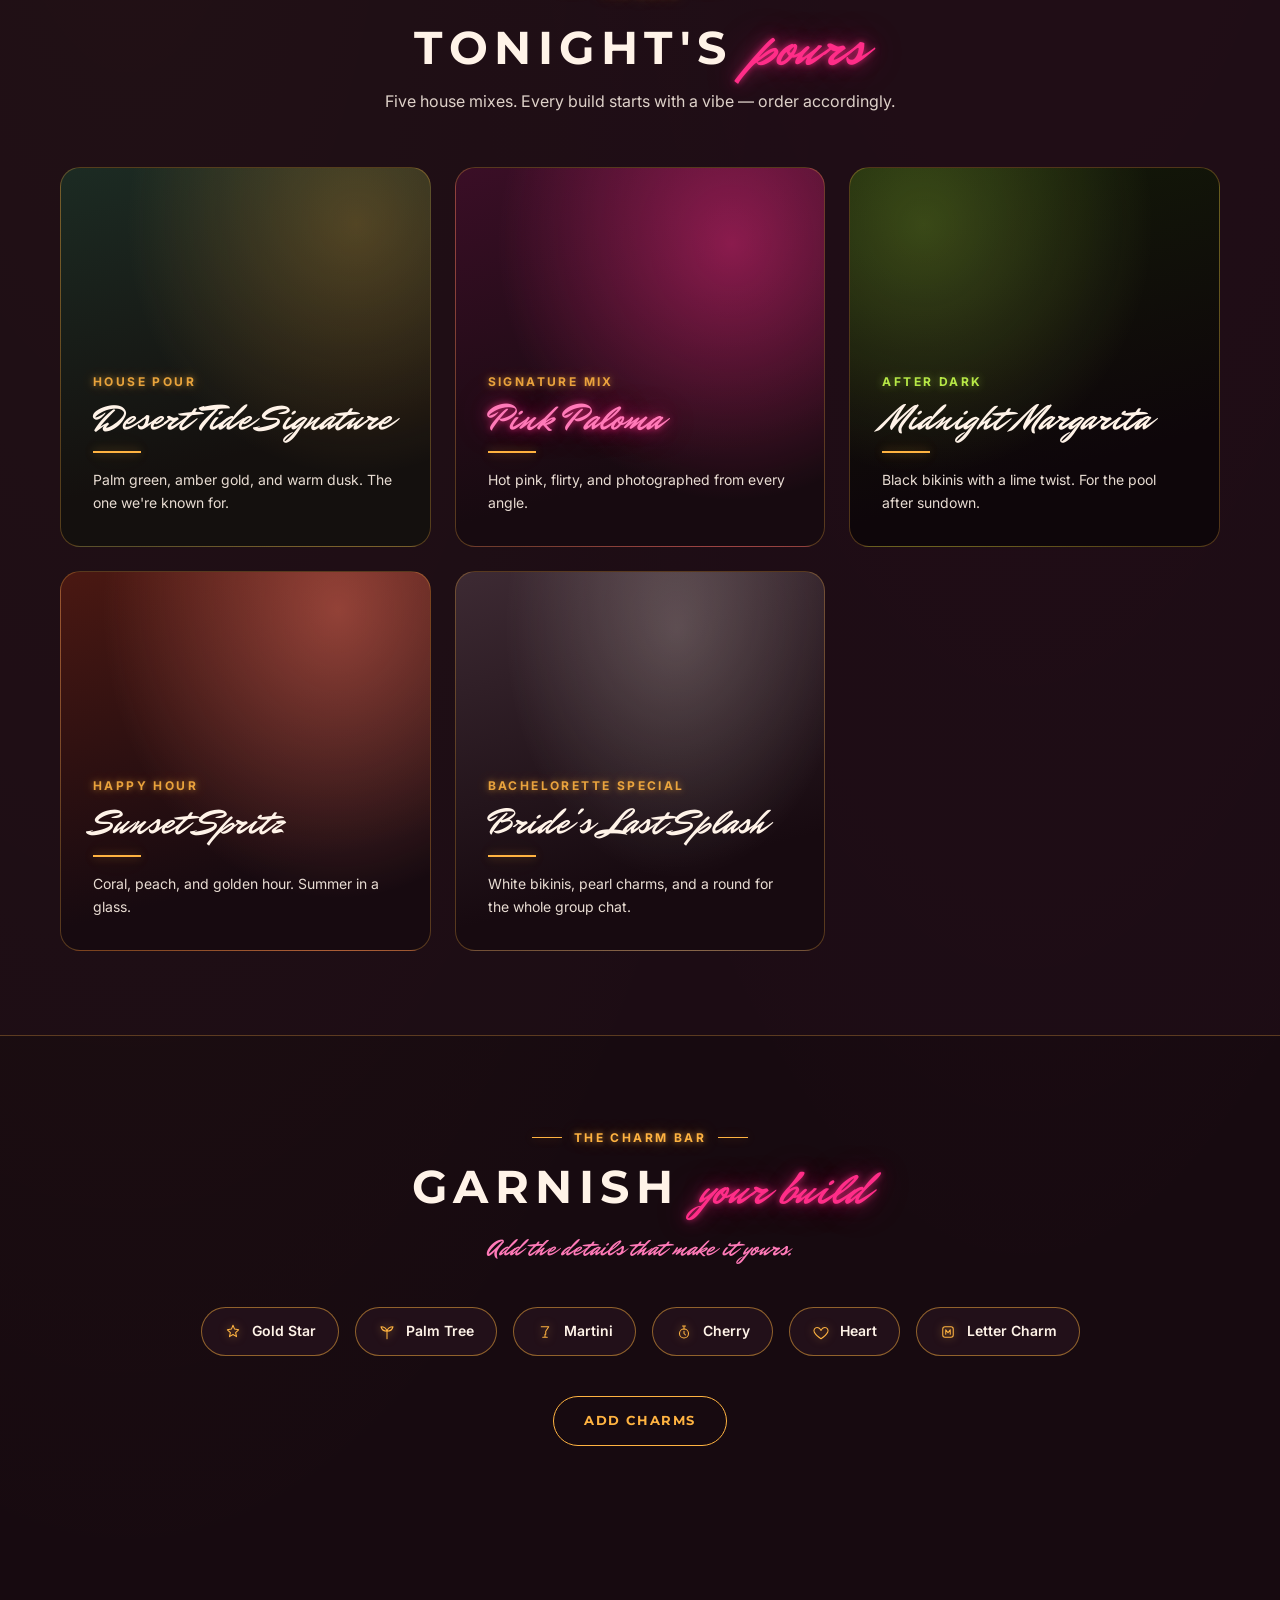
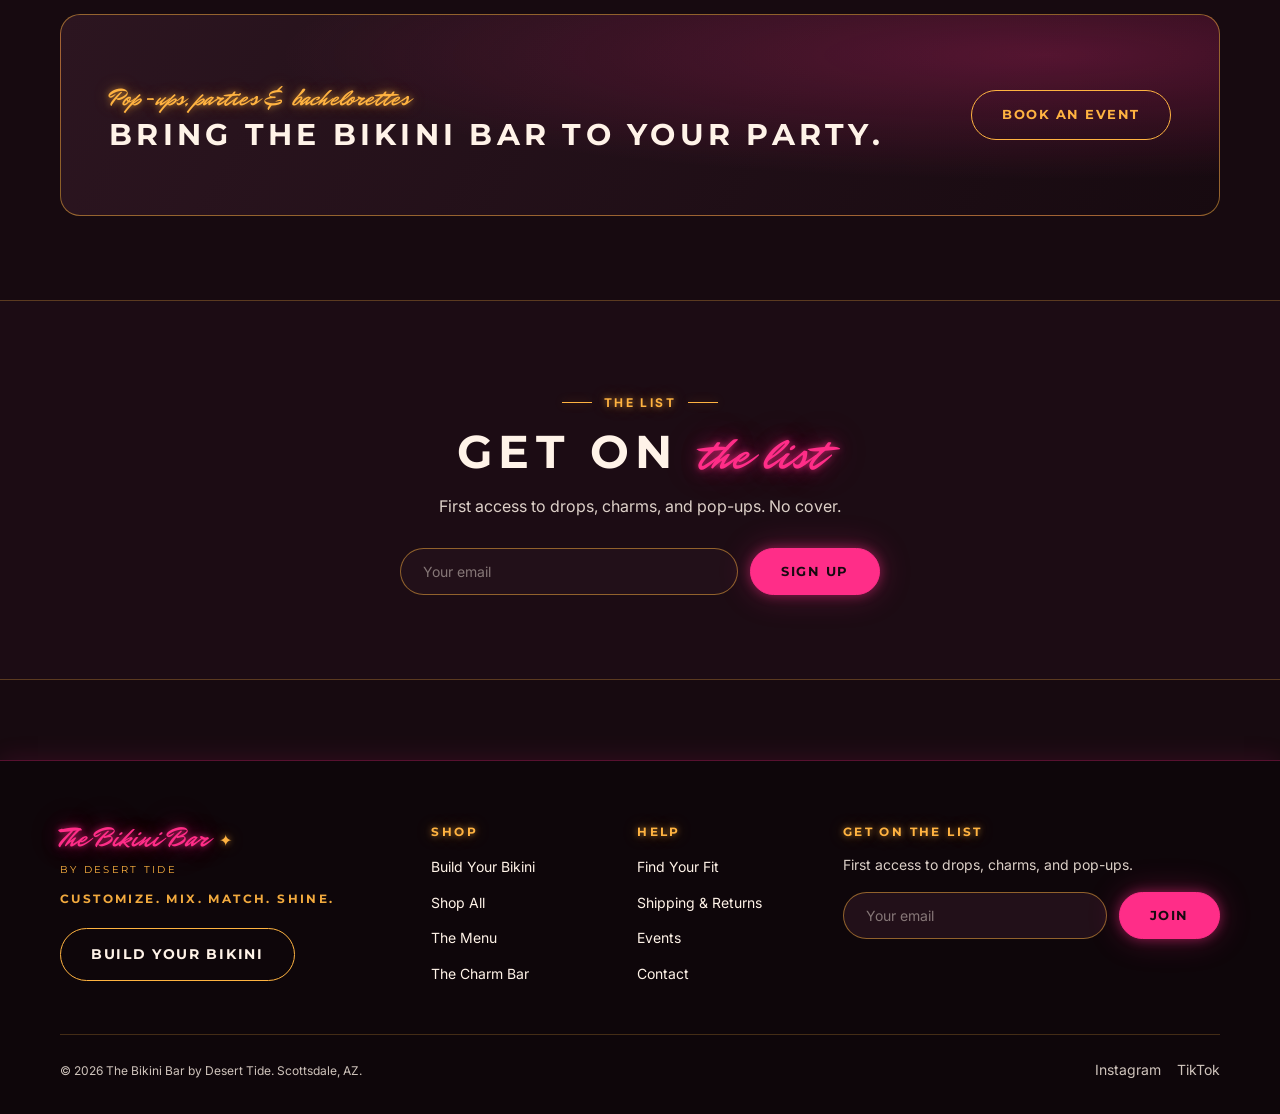
==== commit 935aef0e: "Rebrand to neon cocktail bar identity (by Desert Tide) Rebuild the brand kit around the neon sign ar" ====
--- a/index.html
+++ b/index.html
@@ -3,28 +3,28 @@
 <head>
   <meta charset="UTF-8" />
   <meta name="viewport" content="width=device-width, initial-scale=1.0" />
-  <title>The Bikini Bar — Build Your Bikini</title>
-  <meta name="description" content="The Bikini Bar is a customizable swimwear brand. Pick your top, match your bottom, add your charms, and make it yours." />
+  <title>The Bikini Bar by Desert Tide — Build Your Bikini</title>
+  <meta name="description" content="The Bikini Bar by Desert Tide. Customize. Mix. Match. Shine. Build your bikini your way — tops, bottoms, colors, and charms, served poolside." />
   <link rel="preconnect" href="https://fonts.googleapis.com" />
   <link rel="preconnect" href="https://fonts.gstatic.com" crossorigin />
-  <link href="https://fonts.googleapis.com/css2?family=Playfair+Display:ital,wght@0,500;0,600;0,700;1,500&family=Cormorant+Garamond:ital,wght@0,500;1,500&family=Inter:wght@400;600;700&display=swap" rel="stylesheet" />
+  <link href="https://fonts.googleapis.com/css2?family=Mr+Dafoe&family=Montserrat:wght@500;700;800&family=Inter:wght@400;600;700&display=swap" rel="stylesheet" />
   <link rel="stylesheet" href="css/styles.css" />
 </head>
 <body>
 
-  <div class="announcement-bar">Mix. Match. Charm. Repeat. <span class="gold">&#10022;</span> Free shipping on builds over $100</div>
+  <div class="announcement-bar">Customize. Mix. Match. Shine. <span class="gold">&#10022;</span> Free shipping on builds over $100</div>
 
   <header class="site-header">
     <div class="container">
-      <a class="logo" href="index.html">The Bikini Bar <span class="charm">&#10022;</span></a>
+      <a class="logo" href="index.html">The Bikini Bar <span class="charm">&#10022;</span> <span class="byline">by Desert Tide</span></a>
       <nav class="main-nav">
         <a class="nav-cta" href="builder.html">Build Your Bikini</a>
         <a href="shop.html">Shop</a>
-        <a href="index.html#collections">Collections</a>
+        <a href="index.html#collections">The Menu</a>
         <a href="events.html">Events</a>
       </nav>
       <div class="header-actions">
-        <button class="cart-button" aria-label="Open cart">
+        <button class="cart-button" aria-label="Open your tab">
           <svg width="22" height="22" viewBox="0 0 24 24" fill="none" stroke="currentColor" stroke-width="1.5" stroke-linecap="round" stroke-linejoin="round"><path d="M6 7h12l1.5 13.5a1 1 0 0 1-1 1.1H5.5a1 1 0 0 1-1-1.1L6 7z"/><path d="M9 7V6a3 3 0 0 1 6 0v1"/></svg>
           <span class="cart-count">0</span>
         </button>
@@ -35,22 +35,22 @@
     </div>
   </header>
 
-  <!-- Hero -->
+  <!-- Hero — the neon sign -->
   <section class="hero">
     <div class="container">
-      <span class="eyebrow">Customizable Swimwear</span>
-      <h1>Build Your Bikini.</h1>
-      <p class="subheadline">Pick your top, match your bottom, add your charms, and make it yours.</p>
+      <p class="hero-the">The Bikini Bar</p>
+      <h1>Build Your Bikini.<br /><span class="flicker">Your Way.</span></h1>
+      <p class="subheadline">Pick your top. Mix your bottom. Add your charms. <span class="script">Served poolside.</span></p>
       <div class="hero-buttons">
         <a class="button-primary" href="builder.html">Start Building</a>
-        <a class="button-secondary" href="shop.html">Shop the Drop</a>
+        <a class="button-secondary" href="index.html#collections">See the Menu</a>
       </div>
       <div class="hero-charms" aria-hidden="true">
-        <svg width="28" height="28" viewBox="0 0 24 24" fill="none" stroke="currentColor" stroke-width="1.3" stroke-linecap="round" stroke-linejoin="round"><circle cx="12" cy="12" r="4"/><path d="M12 2v3M12 19v3M2 12h3M19 12h3M4.9 4.9l2.1 2.1M17 17l2.1 2.1M19.1 4.9 17 7M7 17l-2.1 2.1"/></svg>
-        <svg width="28" height="28" viewBox="0 0 24 24" fill="none" stroke="currentColor" stroke-width="1.3" stroke-linecap="round" stroke-linejoin="round"><path d="M12 4v12M12 16c-2 0-3.5-1.5-3.5-3.5M12 16c2 0 3.5-1.5 3.5-3.5M9 7h6M12 16v4"/></svg>
-        <svg width="28" height="28" viewBox="0 0 24 24" fill="none" stroke="currentColor" stroke-width="1.3" stroke-linecap="round" stroke-linejoin="round"><path d="M12 21s-7-4.6-9-9c-1.2-2.7.6-6 3.8-6 1.9 0 3.4 1 4.2 2.4l1 1.6 1-1.6C13.8 7 15.3 6 17.2 6c3.2 0 5 3.3 3.8 6-2 4.4-9 9-9 9z"/></svg>
-        <svg width="28" height="28" viewBox="0 0 24 24" fill="none" stroke="currentColor" stroke-width="1.3" stroke-linecap="round" stroke-linejoin="round"><path d="M2 14c2-2 4-2 6 0s4 2 6 0 4-2 6 0M2 18c2-2 4-2 6 0s4 2 6 0 4-2 6 0"/></svg>
-        <svg width="28" height="28" viewBox="0 0 24 24" fill="none" stroke="currentColor" stroke-width="1.3" stroke-linecap="round" stroke-linejoin="round"><path d="M12 3l2.1 5.1L19.5 9l-4 3.8 1.2 5.4L12 15.4l-4.7 2.8 1.2-5.4-4-3.8 5.4-.9z"/></svg>
+        <svg width="30" height="30" viewBox="0 0 24 24" fill="none" stroke="currentColor" stroke-width="1.3" stroke-linecap="round" stroke-linejoin="round"><path d="M12 21V11M12 11c-1-4-4-6-8-6 1 4 4 6 8 6zM12 11c1-4 4-6 8-6-1 4-4 6-8 6zM12 11c0-4 0-6 0-8"/></svg>
+        <svg width="30" height="30" viewBox="0 0 24 24" fill="none" stroke="currentColor" stroke-width="1.3" stroke-linecap="round" stroke-linejoin="round"><path d="M7 5h10l-4 6v4M9 19h6M12 15v4"/></svg>
+        <svg width="30" height="30" viewBox="0 0 24 24" fill="none" stroke="currentColor" stroke-width="1.3" stroke-linecap="round" stroke-linejoin="round"><path d="M12 3l2.1 5.1L19.5 9l-4 3.8 1.2 5.4L12 15.4l-4.7 2.8 1.2-5.4-4-3.8 5.4-.9z"/></svg>
+        <svg width="30" height="30" viewBox="0 0 24 24" fill="none" stroke="currentColor" stroke-width="1.3" stroke-linecap="round" stroke-linejoin="round"><path d="M5 5l3 6.5h2L12 6l2 5.5h2L19 5M8 11.5c0 2.5 1.7 4 4 4s4-1.5 4-4"/></svg>
+        <svg width="30" height="30" viewBox="0 0 24 24" fill="none" stroke="currentColor" stroke-width="1.3" stroke-linecap="round" stroke-linejoin="round"><path d="M12 21s-7-4.6-9-9c-1.2-2.7.6-6 3.8-6 1.9 0 3.4 1 4.2 2.4l1 1.6 1-1.6C13.8 7 15.3 6 17.2 6c3.2 0 5 3.3 3.8 6-2 4.4-9 9-9 9z"/></svg>
       </div>
     </div>
   </section>
@@ -60,8 +60,8 @@
     <div class="container">
       <div class="section-header">
         <span class="eyebrow">How It Works</span>
-        <h2>Your Bikini, Your Way</h2>
-        <p>Five steps. One build. Made completely yours.</p>
+        <h2>Order at <span class="script">the bar</span></h2>
+        <p>Five steps. One build. Mixed, matched, and made completely yours.</p>
       </div>
       <div class="steps-strip">
         <div class="step-tile">
@@ -96,39 +96,39 @@
     </div>
   </section>
 
-  <!-- Collections -->
+  <!-- Collections — The Cocktail Menu -->
   <section class="section ivory" id="collections">
     <div class="container">
       <div class="section-header">
-        <span class="eyebrow">The Collections</span>
-        <h2>Shop the Drop</h2>
-        <p>Five moods. One bar. Every build starts with a vibe.</p>
+        <span class="eyebrow">The Menu</span>
+        <h2>Tonight's <span class="script">pours</span></h2>
+        <p>Five house mixes. Every build starts with a vibe — order accordingly.</p>
       </div>
       <div class="collection-grid">
-        <a class="collection-tile tile-desert-luxe" href="shop.html?collection=desert-luxe">
-          <p class="tile-label">Resort Premium</p>
-          <h3>Desert Luxe</h3>
-          <p>Green, gold, and golden hour. Scottsdale resort energy.</p>
-        </a>
-        <a class="collection-tile tile-wild-print" href="shop.html?collection=wild-print">
-          <p class="tile-label">Bold &amp; Flirty</p>
-          <h3>Wild Print</h3>
-          <p>Leopard, zebra, snake. Gold hardware. Zero apologies.</p>
-        </a>
-        <a class="collection-tile tile-neon-nights" href="shop.html?collection=neon-nights">
-          <p class="tile-label">Limited Drop</p>
-          <h3>Neon Nights</h3>
-          <p>Pool party after dark. Bright, fast, and party-ready.</p>
-        </a>
-        <a class="collection-tile tile-bridal" href="shop.html?collection=bridal">
-          <p class="tile-label">Bachelorette Ready</p>
-          <h3>Bridal Pool Party</h3>
-          <p>White bikinis, pearl charms, and the whole group chat.</p>
-        </a>
-        <a class="collection-tile tile-scottsdale" href="shop.html?collection=scottsdale">
-          <p class="tile-label">The Local Edit</p>
-          <h3>Scottsdale Edit</h3>
-          <p>Cactus green, turquoise, and desert gold. Made for here.</p>
+        <a class="collection-tile tile-signature" href="shop.html?collection=signature">
+          <p class="tile-label">House Pour</p>
+          <h3>Desert Tide Signature</h3>
+          <p>Palm green, amber gold, and warm dusk. The one we're known for.</p>
+        </a>
+        <a class="collection-tile tile-paloma" href="shop.html?collection=paloma">
+          <p class="tile-label">Signature Mix</p>
+          <h3>Pink Paloma</h3>
+          <p>Hot pink, flirty, and photographed from every angle.</p>
+        </a>
+        <a class="collection-tile tile-margarita" href="shop.html?collection=margarita">
+          <p class="tile-label">After Dark</p>
+          <h3>Midnight Margarita</h3>
+          <p>Black bikinis with a lime twist. For the pool after sundown.</p>
+        </a>
+        <a class="collection-tile tile-spritz" href="shop.html?collection=spritz">
+          <p class="tile-label">Happy Hour</p>
+          <h3>Sunset Spritz</h3>
+          <p>Coral, peach, and golden hour. Summer in a glass.</p>
+        </a>
+        <a class="collection-tile tile-last-splash" href="shop.html?collection=bridal">
+          <p class="tile-label">Bachelorette Special</p>
+          <h3>Bride's Last Splash</h3>
+          <p>White bikinis, pearl charms, and a round for the whole group chat.</p>
         </a>
       </div>
     </div>
@@ -138,14 +138,14 @@
   <section class="section charm-bar-section">
     <div class="container">
       <span class="eyebrow">The Charm Bar</span>
-      <h2 style="font-size: var(--font-size-h2); margin: 12px 0;">Add the details that make it yours.</h2>
-      <p class="accent-line">Charms, letters, shells, ties, and poolside extras.</p>
+      <h2 style="font-size: var(--font-size-h2); margin: 14px 0;">Garnish <span class="script neon-pink">your build</span></h2>
+      <p class="accent-line">Add the details that make it yours.</p>
       <div class="charm-row">
         <span class="charm-chip"><svg width="18" height="18" viewBox="0 0 24 24" fill="none" stroke="currentColor" stroke-width="1.4" stroke-linecap="round" stroke-linejoin="round"><path d="M12 3l2.1 5.1L19.5 9l-4 3.8 1.2 5.4L12 15.4l-4.7 2.8 1.2-5.4-4-3.8 5.4-.9z"/></svg> Gold Star</span>
-        <span class="charm-chip"><svg width="18" height="18" viewBox="0 0 24 24" fill="none" stroke="currentColor" stroke-width="1.4" stroke-linecap="round" stroke-linejoin="round"><path d="M12 21s-7-4.6-9-9c-1.2-2.7.6-6 3.8-6 1.9 0 3.4 1 4.2 2.4l1 1.6 1-1.6C13.8 7 15.3 6 17.2 6c3.2 0 5 3.3 3.8 6-2 4.4-9 9-9 9z"/></svg> Heart Charm</span>
-        <span class="charm-chip"><svg width="18" height="18" viewBox="0 0 24 24" fill="none" stroke="currentColor" stroke-width="1.4" stroke-linecap="round" stroke-linejoin="round"><path d="M12 4C7 4 4 8 4 12c0 4 3 7 8 7M12 4c5 0 8 4 8 8 0 4-3 7-8 7M12 4v15"/></svg> Shell</span>
-        <span class="charm-chip"><svg width="18" height="18" viewBox="0 0 24 24" fill="none" stroke="currentColor" stroke-width="1.4" stroke-linecap="round" stroke-linejoin="round"><path d="M12 4v12M8 8c0 3 1.5 5 4 5M16 8c0 3-1.5 5-4 5M12 16v4M9 20h6"/></svg> Mini Cactus</span>
+        <span class="charm-chip"><svg width="18" height="18" viewBox="0 0 24 24" fill="none" stroke="currentColor" stroke-width="1.4" stroke-linecap="round" stroke-linejoin="round"><path d="M12 21V11M12 11c-1-4-4-6-8-6 1 4 4 6 8 6zM12 11c1-4 4-6 8-6-1 4-4 6-8 6z"/></svg> Palm Tree</span>
         <span class="charm-chip"><svg width="18" height="18" viewBox="0 0 24 24" fill="none" stroke="currentColor" stroke-width="1.4" stroke-linecap="round" stroke-linejoin="round"><path d="M7 5h10l-4 6v4M9 19h6M12 15v4"/></svg> Martini</span>
+        <span class="charm-chip"><svg width="18" height="18" viewBox="0 0 24 24" fill="none" stroke="currentColor" stroke-width="1.4" stroke-linecap="round" stroke-linejoin="round"><circle cx="12" cy="14" r="6"/><path d="M12 8V4M14 4h-4M12 11v3l2 2"/></svg> Cherry</span>
+        <span class="charm-chip"><svg width="18" height="18" viewBox="0 0 24 24" fill="none" stroke="currentColor" stroke-width="1.4" stroke-linecap="round" stroke-linejoin="round"><path d="M12 21s-7-4.6-9-9c-1.2-2.7.6-6 3.8-6 1.9 0 3.4 1 4.2 2.4l1 1.6 1-1.6C13.8 7 15.3 6 17.2 6c3.2 0 5 3.3 3.8 6-2 4.4-9 9-9 9z"/></svg> Heart</span>
         <span class="charm-chip"><svg width="18" height="18" viewBox="0 0 24 24" fill="none" stroke="currentColor" stroke-width="1.4" stroke-linecap="round" stroke-linejoin="round"><rect x="5" y="5" width="14" height="14" rx="3"/><path d="M9 15V9l3 4 3-4v6"/></svg> Letter Charm</span>
       </div>
       <a class="button-secondary" href="shop.html?collection=charms">Add Charms</a>
@@ -169,7 +169,8 @@
   <section class="section ivory">
     <div class="container" style="text-align:center;">
       <span class="eyebrow">The List</span>
-      <h2 style="font-size: var(--font-size-h2); margin: 12px 0;">Get first access to drops, charms, and pop-ups.</h2>
+      <h2 style="font-size: var(--font-size-h2); margin: 14px 0;">Get on <span class="script neon-pink">the list</span></h2>
+      <p style="opacity:0.85;">First access to drops, charms, and pop-ups. No cover.</p>
       <form class="signup-form">
         <input type="email" placeholder="Your email" required />
         <button class="button-primary" type="submit">Sign Up</button>
@@ -182,16 +183,17 @@
     <div class="container">
       <div class="footer-grid">
         <div>
-          <p class="logo">The Bikini Bar <span class="charm" style="color: var(--color-metallic-gold);">&#10022;</span></p>
-          <p class="tagline">Mix. Match. Charm. Repeat.</p>
-          <a class="button-secondary" href="builder.html" style="margin-top:20px; border-color: var(--color-metallic-gold); color: var(--color-metallic-gold);">Build Your Bikini</a>
+          <p class="logo">The Bikini Bar <span class="charm">&#10022;</span></p>
+          <p class="logo byline" style="font-family: var(--font-heading); font-size: 0.65rem; letter-spacing: 0.22em; color: var(--color-amber-neon); text-shadow: none; margin-bottom: 14px;">BY DESERT TIDE</p>
+          <p class="tagline">Customize. Mix. Match. Shine.</p>
+          <a class="button-secondary" href="builder.html" style="margin-top:20px;">Build Your Bikini</a>
         </div>
         <div>
           <h4>Shop</h4>
           <ul>
             <li><a href="builder.html">Build Your Bikini</a></li>
             <li><a href="shop.html">Shop All</a></li>
-            <li><a href="index.html#collections">Collections</a></li>
+            <li><a href="index.html#collections">The Menu</a></li>
             <li><a href="shop.html?collection=charms">The Charm Bar</a></li>
           </ul>
         </div>
@@ -205,16 +207,16 @@
           </ul>
         </div>
         <div>
-          <h4>Get first access</h4>
-          <p style="font-size: var(--font-size-small); margin-bottom: 4px;">Get first access to drops, charms, and pop-ups.</p>
+          <h4>Get on the list</h4>
+          <p style="font-size: var(--font-size-small); opacity: 0.85;">First access to drops, charms, and pop-ups.</p>
           <form class="signup-form" style="margin-top: 16px;">
             <input type="email" placeholder="Your email" required />
-            <button class="button-primary" type="submit" style="background: var(--color-metallic-gold); border-color: var(--color-metallic-gold); color: var(--color-black);">Join</button>
+            <button class="button-primary" type="submit">Join</button>
           </form>
         </div>
       </div>
       <div class="footer-bottom">
-        <p>&copy; 2026 The Bikini Bar. Scottsdale, AZ.</p>
+        <p>&copy; 2026 The Bikini Bar by Desert Tide. Scottsdale, AZ.</p>
         <div class="social-links">
           <a href="#">Instagram</a>
           <a href="#">TikTok</a>
@@ -223,12 +225,12 @@
     </div>
   </footer>
 
-  <!-- Cart Drawer -->
+  <!-- Cart Drawer — Your Tab -->
   <div class="cart-overlay"></div>
-  <aside class="cart-drawer" aria-label="Cart">
+  <aside class="cart-drawer" aria-label="Your tab">
     <div class="cart-header">
-      <h3>Your Bikini Build</h3>
-      <button class="cart-close" aria-label="Close cart">&#10005;</button>
+      <h3>Your Tab</h3>
+      <button class="cart-close" aria-label="Close tab">&#10005;</button>
     </div>
     <div class="shipping-bar">
       <span class="ship-label">$100.00 away from free shipping</span>
@@ -236,8 +238,8 @@
     </div>
     <div class="cart-items"></div>
     <div class="cart-upsell">
-      <strong>Finish the look.</strong><br />
-      Add charms, ties, or poolside extras before checkout.
+      <strong>One more for the road?</strong><br />
+      Add charms, ties, or poolside extras before you close out.
     </div>
     <div class="cart-footer">
       <div class="cart-total"><span>Total</span><span class="cart-total-amount">$0.00</span></div>
--- a/css/styles.css
+++ b/css/styles.css
@@ -1,55 +1,61 @@
 /* ============================================
-   The Bikini Bar — Brand Stylesheet
-   Scottsdale resort luxury × bikini charm bar
+   The Bikini Bar by Desert Tide — Brand Stylesheet
+   Neon cocktail bar × poolside swimwear
+   Customize. Mix. Match. Shine.
    ============================================ */
 
 :root {
   /* Core Brand Colors */
-  --color-sand-cream: #F6EFE3;
-  --color-warm-ivory: #FFF9F0;
-  --color-cactus-green: #0F5132;
-  --color-emerald-green: #006B4F;
-  --color-metallic-gold: #C8A24A;
-  --color-soft-bronze: #B88746;
-  --color-desert-tan: #D9B98F;
-  --color-black: #111111;
-
-  /* Campaign Accent Colors */
-  --color-neon-pink: #FF2DAA;
-  --color-neon-lime: #B6FF00;
-  --color-pool-coral: #FF6F61;
-  --color-turquoise: #1EB6A7;
+  --color-midnight: #170A10;        /* warm plum-black, the sign wall */
+  --color-deep-plum: #221019;       /* raised surfaces, cards */
+  --color-velvet: #2C1520;          /* hover surfaces, panels */
+  --color-neon-pink: #FF2D88;       /* primary neon */
+  --color-pink-glow: #FF7AB8;       /* soft pink, secondary text */
+  --color-amber-neon: #FFB341;      /* gold neon tube */
+  --color-soft-gold: #E8A14C;       /* borders, dividers, charm details */
+  --color-coral: #FF7A66;           /* packaging coral, warm accents */
+  --color-cream: #FFF3E8;           /* primary text on dark */
+  --color-lime-twist: #C8FF4D;      /* after-hours accent, use sparingly */
+  --color-palm-green: #1F8A70;      /* palm + tropical accents */
 
   /* Functional Colors */
-  --color-background: var(--color-sand-cream);
-  --color-surface: var(--color-warm-ivory);
-  --color-text-primary: var(--color-black);
-  --color-text-heading: var(--color-cactus-green);
-  --color-button-primary: var(--color-cactus-green);
-  --color-button-primary-text: var(--color-warm-ivory);
-  --color-button-secondary-border: var(--color-cactus-green);
-  --color-link: var(--color-emerald-green);
-  --color-accent: var(--color-metallic-gold);
+  --color-background: var(--color-midnight);
+  --color-surface: var(--color-deep-plum);
+  --color-text-primary: var(--color-cream);
+  --color-text-heading: var(--color-cream);
+  --color-button-primary: var(--color-neon-pink);
+  --color-button-primary-text: var(--color-midnight);
+  --color-link: var(--color-pink-glow);
+  --color-accent: var(--color-amber-neon);
+  --border-soft: rgba(255, 179, 65, 0.28);
+  --border-strong: rgba(255, 179, 65, 0.5);
+
+  /* Neon Glows */
+  --glow-pink-text: 0 0 6px rgba(255, 45, 136, 0.65), 0 0 18px rgba(255, 45, 136, 0.45), 0 0 42px rgba(255, 45, 136, 0.3);
+  --glow-amber-text: 0 0 6px rgba(255, 179, 65, 0.6), 0 0 16px rgba(255, 179, 65, 0.35);
+  --glow-pink-box: 0 0 12px rgba(255, 45, 136, 0.45), 0 0 32px rgba(255, 45, 136, 0.25);
+  --glow-amber-box: 0 0 10px rgba(255, 179, 65, 0.4), 0 0 26px rgba(255, 179, 65, 0.2);
 
   /* Typography */
-  --font-heading: "Playfair Display", "Cormorant Garamond", Georgia, serif;
+  --font-script: "Mr Dafoe", "Brush Script MT", cursive;
+  --font-heading: "Montserrat", "Helvetica Neue", Arial, sans-serif;
   --font-body: "Inter", "Montserrat", "Helvetica Neue", Arial, sans-serif;
-  --font-accent: "Cormorant Garamond", Georgia, serif;
-  --font-size-hero: clamp(3rem, 8vw, 6.5rem);
-  --font-size-h1: clamp(2.5rem, 6vw, 5rem);
-  --font-size-h2: clamp(2rem, 4vw, 3.25rem);
-  --font-size-h3: clamp(1.4rem, 3vw, 2rem);
+  --font-size-hero: clamp(3.2rem, 9vw, 6.8rem);
+  --font-size-h1: clamp(2.4rem, 6vw, 4.5rem);
+  --font-size-h2: clamp(1.8rem, 4vw, 2.9rem);
+  --font-size-h3: clamp(1.3rem, 3vw, 1.9rem);
   --font-size-body: 1rem;
   --font-size-small: 0.875rem;
   --font-size-label: 0.75rem;
-  --letter-spacing-button: 0.08em;
-  --letter-spacing-label: 0.12em;
-  --line-height-heading: 1.05;
-  --line-height-body: 1.55;
-
-  --radius-card: 22px;
+  --letter-spacing-button: 0.12em;
+  --letter-spacing-label: 0.2em;
+  --letter-spacing-heading: 0.14em;
+  --line-height-heading: 1.1;
+  --line-height-body: 1.6;
+
+  --radius-card: 20px;
   --radius-pill: 999px;
-  --shadow-soft: 0 14px 30px rgba(17, 17, 17, 0.08);
+  --shadow-soft: 0 16px 36px rgba(0, 0, 0, 0.45);
   --max-width: 1200px;
 }
 
@@ -59,7 +65,10 @@
 html { scroll-behavior: smooth; }
 
 body {
-  background: var(--color-background);
+  background:
+    radial-gradient(ellipse at 80% -10%, rgba(255, 45, 136, 0.10), transparent 50%),
+    radial-gradient(ellipse at 10% 30%, rgba(255, 179, 65, 0.05), transparent 45%),
+    var(--color-midnight);
   color: var(--color-text-primary);
   font-family: var(--font-body);
   font-size: var(--font-size-body);
@@ -73,7 +82,9 @@
   font-family: var(--font-heading);
   color: var(--color-text-heading);
   line-height: var(--line-height-heading);
-  font-weight: 600;
+  font-weight: 700;
+  text-transform: uppercase;
+  letter-spacing: var(--letter-spacing-heading);
 }
 
 a { color: var(--color-link); text-decoration: none; }
@@ -85,29 +96,59 @@
   padding: 0 20px;
 }
 
+/* Script display text — the neon sign voice */
+.script {
+  font-family: var(--font-script);
+  text-transform: none;
+  letter-spacing: 0.01em;
+  font-weight: 400;
+}
+.neon-pink {
+  color: var(--color-neon-pink);
+  text-shadow: var(--glow-pink-text);
+}
+.neon-amber {
+  color: var(--color-amber-neon);
+  text-shadow: var(--glow-amber-text);
+}
+
 .eyebrow {
   display: inline-flex;
   align-items: center;
-  gap: 10px;
-  font-size: var(--font-size-label);
-  font-weight: 700;
-  letter-spacing: var(--letter-spacing-label);
-  text-transform: uppercase;
-  color: var(--color-soft-bronze);
-}
-.eyebrow::before {
+  gap: 12px;
+  font-size: var(--font-size-label);
+  font-weight: 700;
+  letter-spacing: var(--letter-spacing-label);
+  text-transform: uppercase;
+  color: var(--color-amber-neon);
+  text-shadow: var(--glow-amber-text);
+}
+.eyebrow::before, .eyebrow::after {
   content: "";
-  width: 28px;
+  width: 30px;
   height: 1px;
-  background: var(--color-metallic-gold);
+  background: var(--color-amber-neon);
+  box-shadow: var(--glow-amber-box);
 }
 
 .accent-line {
-  font-family: var(--font-accent);
-  font-style: italic;
-  color: var(--color-soft-bronze);
-  font-size: 1.15rem;
-}
+  font-family: var(--font-script);
+  color: var(--color-pink-glow);
+  font-size: 1.5rem;
+  text-transform: none;
+  letter-spacing: 0.01em;
+}
+
+/* Neon flicker for hero sign */
+@keyframes neon-flicker {
+  0%, 100% { opacity: 1; }
+  92% { opacity: 1; }
+  93% { opacity: 0.6; }
+  94% { opacity: 1; }
+  96% { opacity: 0.7; }
+  97% { opacity: 1; }
+}
+.flicker { animation: neon-flicker 6s infinite; }
 
 /* ---------- Buttons ---------- */
 .button-primary,
@@ -115,57 +156,61 @@
 .button-campaign {
   display: inline-block;
   border-radius: var(--radius-pill);
-  padding: 14px 28px;
-  font-family: var(--font-body);
-  font-size: 0.85rem;
+  padding: 14px 30px;
+  font-family: var(--font-heading);
+  font-size: 0.8rem;
   font-weight: 700;
   letter-spacing: var(--letter-spacing-button);
   text-transform: uppercase;
   text-decoration: none;
   cursor: pointer;
   text-align: center;
-  transition: background 160ms ease, color 160ms ease, transform 160ms ease;
+  transition: box-shadow 180ms ease, background 180ms ease, color 180ms ease, transform 180ms ease;
 }
 .button-primary:hover, .button-secondary:hover, .button-campaign:hover { text-decoration: none; }
 
 .button-primary {
-  background: var(--color-cactus-green);
-  color: var(--color-warm-ivory);
-  border: 1px solid var(--color-cactus-green);
-}
-.button-primary:hover { background: var(--color-emerald-green); border-color: var(--color-emerald-green); }
+  background: var(--color-neon-pink);
+  color: var(--color-midnight);
+  border: 1px solid var(--color-neon-pink);
+  box-shadow: var(--glow-pink-box);
+}
+.button-primary:hover { box-shadow: 0 0 18px rgba(255, 45, 136, 0.7), 0 0 48px rgba(255, 45, 136, 0.35); transform: translateY(-1px); }
+.button-primary:disabled { opacity: 0.4; cursor: not-allowed; box-shadow: none; transform: none; }
 
 .button-secondary {
   background: transparent;
-  color: var(--color-cactus-green);
-  border: 1px solid var(--color-cactus-green);
-}
-.button-secondary:hover { background: var(--color-cactus-green); color: var(--color-warm-ivory); }
+  color: var(--color-amber-neon);
+  border: 1px solid var(--color-amber-neon);
+}
+.button-secondary:hover { box-shadow: var(--glow-amber-box); background: rgba(255, 179, 65, 0.08); }
 
 .button-campaign {
-  background: var(--color-neon-pink);
-  color: var(--color-warm-ivory);
-  border: 1px solid var(--color-neon-pink);
-}
-.button-campaign:hover { transform: translateY(-1px); }
+  background: transparent;
+  color: var(--color-lime-twist);
+  border: 1px solid var(--color-lime-twist);
+}
+.button-campaign:hover { box-shadow: 0 0 12px rgba(200, 255, 77, 0.4); background: rgba(200, 255, 77, 0.08); }
 
 /* ---------- Announcement Bar ---------- */
 .announcement-bar {
-  background: var(--color-cactus-green);
-  color: var(--color-warm-ivory);
+  background: #0E060A;
+  color: var(--color-pink-glow);
   text-align: center;
   font-size: var(--font-size-label);
-  font-weight: 600;
+  font-weight: 700;
   letter-spacing: var(--letter-spacing-label);
   text-transform: uppercase;
   padding: 10px 16px;
-}
-.announcement-bar .gold { color: var(--color-metallic-gold); }
+  border-bottom: 1px solid rgba(255, 45, 136, 0.25);
+}
+.announcement-bar .gold { color: var(--color-amber-neon); text-shadow: var(--glow-amber-text); }
 
 /* ---------- Header ---------- */
 .site-header {
-  background: var(--color-sand-cream);
-  border-bottom: 1px solid rgba(200, 162, 74, 0.35);
+  background: rgba(23, 10, 16, 0.92);
+  backdrop-filter: blur(8px);
+  border-bottom: 1px solid var(--border-soft);
   position: sticky;
   top: 0;
   z-index: 50;
@@ -175,32 +220,46 @@
   align-items: center;
   justify-content: space-between;
   gap: 24px;
-  height: 72px;
+  height: 76px;
 }
 .logo {
+  font-family: var(--font-script);
+  font-size: 1.75rem;
+  color: var(--color-neon-pink);
+  text-shadow: var(--glow-pink-text);
+  display: flex;
+  align-items: baseline;
+  gap: 10px;
+  white-space: nowrap;
+  line-height: 1;
+}
+.logo:hover { text-decoration: none; }
+.logo .charm {
+  font-family: var(--font-body);
+  font-size: 1rem;
+  color: var(--color-amber-neon);
+  text-shadow: var(--glow-amber-text);
+}
+.logo .byline {
   font-family: var(--font-heading);
-  font-size: 1.5rem;
-  font-weight: 700;
-  color: var(--color-cactus-green);
-  letter-spacing: 0.01em;
-  display: flex;
-  align-items: center;
-  gap: 8px;
-  white-space: nowrap;
-}
-.logo:hover { text-decoration: none; }
-.logo .charm { color: var(--color-metallic-gold); }
+  font-size: 0.6rem;
+  font-weight: 700;
+  letter-spacing: 0.22em;
+  text-transform: uppercase;
+  color: var(--color-amber-neon);
+  text-shadow: none;
+}
 
 .main-nav { display: flex; gap: 28px; align-items: center; }
 .main-nav a {
-  color: var(--color-black);
-  font-size: var(--font-size-small);
-  font-weight: 600;
-  letter-spacing: 0.04em;
-  text-transform: uppercase;
-}
-.main-nav a:hover { color: var(--color-emerald-green); text-decoration: none; }
-.main-nav a.nav-cta { color: var(--color-emerald-green); }
+  color: var(--color-cream);
+  font-size: var(--font-size-label);
+  font-weight: 700;
+  letter-spacing: 0.14em;
+  text-transform: uppercase;
+}
+.main-nav a:hover { color: var(--color-neon-pink); text-shadow: var(--glow-pink-text); text-decoration: none; }
+.main-nav a.nav-cta { color: var(--color-neon-pink); }
 
 .header-actions { display: flex; align-items: center; gap: 16px; }
 .cart-button {
@@ -208,7 +267,7 @@
   background: none;
   border: none;
   cursor: pointer;
-  color: var(--color-cactus-green);
+  color: var(--color-amber-neon);
   display: flex;
   align-items: center;
 }
@@ -216,8 +275,8 @@
   position: absolute;
   top: -6px;
   right: -10px;
-  background: var(--color-metallic-gold);
-  color: var(--color-black);
+  background: var(--color-neon-pink);
+  color: var(--color-midnight);
   font-size: 0.7rem;
   font-weight: 700;
   border-radius: 50%;
@@ -226,6 +285,7 @@
   display: flex;
   align-items: center;
   justify-content: center;
+  box-shadow: var(--glow-pink-box);
 }
 
 .menu-toggle {
@@ -233,72 +293,110 @@
   background: none;
   border: none;
   cursor: pointer;
-  color: var(--color-cactus-green);
+  color: var(--color-amber-neon);
 }
 
 /* ---------- Hero ---------- */
 .hero {
-  background:
-    radial-gradient(ellipse at 75% 20%, rgba(200, 162, 74, 0.18), transparent 55%),
-    radial-gradient(ellipse at 15% 85%, rgba(15, 81, 50, 0.10), transparent 50%),
-    var(--color-sand-cream);
-  padding: 96px 0 80px;
+  padding: 110px 0 90px;
   text-align: center;
   position: relative;
   overflow: hidden;
 }
+.hero::before {
+  content: "";
+  position: absolute;
+  inset: 0;
+  background:
+    radial-gradient(ellipse at 50% 30%, rgba(255, 45, 136, 0.14), transparent 55%),
+    radial-gradient(ellipse at 85% 75%, rgba(255, 179, 65, 0.08), transparent 45%);
+  pointer-events: none;
+}
+.hero .container { position: relative; }
+.hero .hero-the {
+  font-family: var(--font-heading);
+  font-size: var(--font-size-label);
+  font-weight: 700;
+  letter-spacing: 0.5em;
+  text-transform: uppercase;
+  color: var(--color-amber-neon);
+  text-shadow: var(--glow-amber-text);
+}
 .hero h1 {
+  font-family: var(--font-script);
   font-size: var(--font-size-hero);
-  margin: 18px 0 16px;
+  font-weight: 400;
+  text-transform: none;
+  letter-spacing: 0.01em;
+  color: var(--color-neon-pink);
+  text-shadow: var(--glow-pink-text);
+  margin: 10px 0 6px;
 }
 .hero .subheadline {
-  font-size: 1.15rem;
-  color: var(--color-black);
+  font-size: 1.1rem;
+  color: var(--color-cream);
   max-width: 540px;
-  margin: 0 auto 36px;
-}
+  margin: 18px auto 40px;
+  opacity: 0.9;
+}
+.hero .subheadline .script { color: var(--color-amber-neon); font-size: 1.4rem; }
 .hero-buttons { display: flex; gap: 16px; justify-content: center; flex-wrap: wrap; }
 
 .hero-charms {
   display: flex;
   justify-content: center;
-  gap: 32px;
-  margin-top: 64px;
-  color: var(--color-metallic-gold);
+  gap: 36px;
+  margin-top: 70px;
+  color: var(--color-amber-neon);
+  filter: drop-shadow(0 0 6px rgba(255, 179, 65, 0.5));
+}
+.hero-charms svg:nth-child(odd) {
+  color: var(--color-neon-pink);
+  filter: drop-shadow(0 0 6px rgba(255, 45, 136, 0.55));
 }
 
 /* ---------- Sections ---------- */
-.section { padding: 80px 0; }
-.section-header { text-align: center; margin-bottom: 48px; }
-.section-header h2 { font-size: var(--font-size-h2); margin: 12px 0 10px; }
-.section-header p { max-width: 520px; margin: 0 auto; }
-.section.ivory { background: var(--color-warm-ivory); }
-.section.tan-panel { background: var(--color-desert-tan); }
+.section { padding: 84px 0; }
+.section-header { text-align: center; margin-bottom: 52px; }
+.section-header h2 { font-size: var(--font-size-h2); margin: 14px 0 10px; }
+.section-header h2 .script {
+  color: var(--color-neon-pink);
+  text-shadow: var(--glow-pink-text);
+  font-size: 1.25em;
+}
+.section-header p { max-width: 540px; margin: 0 auto; opacity: 0.85; }
+.section.ivory { background: rgba(34, 16, 25, 0.55); border-top: 1px solid var(--border-soft); border-bottom: 1px solid var(--border-soft); }
 
 /* ---------- Builder Steps Strip ---------- */
 .steps-strip {
   display: grid;
   grid-template-columns: repeat(5, 1fr);
-  gap: 20px;
+  gap: 18px;
 }
 .step-tile {
-  background: var(--color-warm-ivory);
-  border: 1px solid rgba(200, 162, 74, 0.35);
+  background: var(--color-deep-plum);
+  border: 1px solid var(--border-soft);
   border-radius: var(--radius-card);
-  padding: 28px 20px;
+  padding: 30px 18px;
   text-align: center;
-}
+  transition: border-color 180ms ease, box-shadow 180ms ease;
+}
+.step-tile:hover { border-color: var(--color-neon-pink); box-shadow: var(--glow-pink-box); }
 .step-tile .step-number {
   font-size: var(--font-size-label);
   font-weight: 700;
   letter-spacing: var(--letter-spacing-label);
   text-transform: uppercase;
-  color: var(--color-soft-bronze);
-}
-.step-tile h3 { font-size: 1.2rem; margin-top: 8px; }
-.step-tile svg { margin: 0 auto 14px; color: var(--color-metallic-gold); }
-
-/* ---------- Collection Tiles ---------- */
+  color: var(--color-amber-neon);
+}
+.step-tile h3 { font-size: 0.95rem; margin-top: 8px; letter-spacing: 0.1em; }
+.step-tile svg {
+  margin: 0 auto 16px;
+  color: var(--color-neon-pink);
+  filter: drop-shadow(0 0 5px rgba(255, 45, 136, 0.5));
+}
+
+/* ---------- Collection Tiles (The Cocktail Menu) ---------- */
 .collection-grid {
   display: grid;
   grid-template-columns: repeat(auto-fit, minmax(280px, 1fr));
@@ -313,51 +411,73 @@
   flex-direction: column;
   justify-content: flex-end;
   padding: 32px;
-  color: var(--color-warm-ivory);
+  color: var(--color-cream);
   text-decoration: none;
-  transition: transform 180ms ease, box-shadow 180ms ease;
-}
-.collection-tile:hover { transform: translateY(-3px); box-shadow: var(--shadow-soft); text-decoration: none; }
+  border: 1px solid var(--border-soft);
+  transition: transform 180ms ease, box-shadow 180ms ease, border-color 180ms ease;
+}
+.collection-tile:hover {
+  transform: translateY(-4px);
+  box-shadow: var(--glow-pink-box), var(--shadow-soft);
+  border-color: rgba(255, 45, 136, 0.5);
+  text-decoration: none;
+}
 .collection-tile .tile-label {
   font-size: var(--font-size-label);
   font-weight: 700;
   letter-spacing: var(--letter-spacing-label);
   text-transform: uppercase;
-  color: var(--color-metallic-gold);
+  color: var(--color-amber-neon);
+  text-shadow: var(--glow-amber-text);
   margin-bottom: 8px;
 }
 .collection-tile h3 {
-  font-size: 1.9rem;
-  color: var(--color-warm-ivory);
+  font-family: var(--font-script);
+  font-size: 2.3rem;
+  font-weight: 400;
+  text-transform: none;
+  letter-spacing: 0.01em;
+  color: var(--color-cream);
   margin-bottom: 6px;
 }
 .collection-tile h3::after {
   content: "";
   display: block;
-  width: 44px;
+  width: 48px;
   height: 2px;
-  background: var(--color-metallic-gold);
+  background: var(--color-amber-neon);
+  box-shadow: var(--glow-amber-box);
   margin-top: 12px;
 }
-.collection-tile p { font-size: var(--font-size-small); opacity: 0.92; margin-top: 10px; }
-
-.tile-desert-luxe { background: linear-gradient(160deg, #0F5132 0%, #006B4F 55%, #B88746 130%); }
-.tile-wild-print {
+.collection-tile p { font-size: var(--font-size-small); opacity: 0.9; margin-top: 10px; }
+
+.tile-signature {
   background:
-    radial-gradient(circle at 20% 30%, rgba(200,162,74,0.35) 0 14px, transparent 15px),
-    radial-gradient(circle at 70% 60%, rgba(217,185,143,0.3) 0 18px, transparent 19px),
-    radial-gradient(circle at 45% 85%, rgba(200,162,74,0.25) 0 11px, transparent 12px),
-    radial-gradient(circle at 85% 20%, rgba(217,185,143,0.28) 0 13px, transparent 14px),
-    linear-gradient(160deg, #111111 0%, #3a2d1c 100%);
-}
-.tile-neon-nights { background: linear-gradient(160deg, #111111 0%, #2a0a1f 60%, #FF2DAA 160%); }
-.tile-neon-nights .tile-label { color: var(--color-neon-lime); }
-.tile-bridal {
-  background: linear-gradient(160deg, #D9B98F 0%, #C8A24A 120%);
-  color: var(--color-black);
-}
-.tile-bridal h3 { color: var(--color-warm-ivory); }
-.tile-scottsdale { background: linear-gradient(160deg, #0F5132 0%, #1EB6A7 140%); }
+    radial-gradient(ellipse at 80% 15%, rgba(255, 179, 65, 0.25), transparent 55%),
+    linear-gradient(165deg, #1C2B23 0%, #14100E 70%);
+}
+.tile-paloma {
+  background:
+    radial-gradient(ellipse at 75% 20%, rgba(255, 45, 136, 0.45), transparent 60%),
+    linear-gradient(165deg, #3A0E26 0%, #170A10 75%);
+}
+.tile-paloma h3 { color: var(--color-pink-glow); text-shadow: var(--glow-pink-text); }
+.tile-margarita {
+  background:
+    radial-gradient(ellipse at 20% 15%, rgba(200, 255, 77, 0.22), transparent 55%),
+    linear-gradient(165deg, #131A08 0%, #0E060A 75%);
+}
+.tile-margarita .tile-label { color: var(--color-lime-twist); text-shadow: 0 0 8px rgba(200, 255, 77, 0.5); }
+.tile-spritz {
+  background:
+    radial-gradient(ellipse at 75% 10%, rgba(255, 122, 102, 0.45), transparent 60%),
+    linear-gradient(165deg, #4A1812 0%, #170A10 75%);
+}
+.tile-last-splash {
+  background:
+    radial-gradient(ellipse at 60% 15%, rgba(255, 243, 232, 0.22), transparent 55%),
+    linear-gradient(165deg, #3D2A33 0%, #170A10 75%);
+}
 
 /* ---------- Product Cards ---------- */
 .product-grid {
@@ -366,17 +486,18 @@
   gap: 24px;
 }
 .product-card {
-  background: var(--color-warm-ivory);
-  border: 1px solid rgba(200, 162, 74, 0.35);
+  background: var(--color-deep-plum);
+  border: 1px solid var(--border-soft);
   border-radius: var(--radius-card);
   overflow: hidden;
-  transition: transform 180ms ease, box-shadow 180ms ease;
+  transition: transform 180ms ease, box-shadow 180ms ease, border-color 180ms ease;
   display: flex;
   flex-direction: column;
 }
 .product-card:hover {
   transform: translateY(-3px);
-  box-shadow: var(--shadow-soft);
+  box-shadow: var(--glow-pink-box), var(--shadow-soft);
+  border-color: rgba(255, 45, 136, 0.45);
 }
 .product-image {
   aspect-ratio: 4 / 5;
@@ -385,36 +506,43 @@
   justify-content: center;
   position: relative;
 }
-.product-image svg { width: 96px; height: 96px; opacity: 0.85; }
+.product-image svg { width: 96px; height: 96px; opacity: 0.95; filter: drop-shadow(0 0 8px rgba(255, 243, 232, 0.25)); }
 .product-badge {
   position: absolute;
   top: 14px;
   left: 14px;
-  background: var(--color-pool-coral);
-  color: var(--color-warm-ivory);
-  font-size: 0.7rem;
+  background: transparent;
+  color: var(--color-coral);
+  border: 1px solid var(--color-coral);
+  font-size: 0.65rem;
   font-weight: 700;
   letter-spacing: var(--letter-spacing-label);
   text-transform: uppercase;
   padding: 5px 12px;
   border-radius: var(--radius-pill);
-}
-.product-badge.neon { background: var(--color-neon-pink); }
+  box-shadow: 0 0 8px rgba(255, 122, 102, 0.35);
+  backdrop-filter: blur(3px);
+}
+.product-badge.neon {
+  color: var(--color-lime-twist);
+  border-color: var(--color-lime-twist);
+  box-shadow: 0 0 8px rgba(200, 255, 77, 0.35);
+}
 .product-info { padding: 18px 20px 22px; display: flex; flex-direction: column; gap: 8px; flex: 1; }
-.product-info h3 { font-size: 1.1rem; }
-.product-price { font-weight: 700; color: var(--color-black); }
+.product-info h3 { font-size: 0.85rem; letter-spacing: 0.08em; }
+.product-price { font-weight: 700; color: var(--color-amber-neon); }
 .swatch-row { display: flex; gap: 6px; }
 .swatch {
   width: 16px;
   height: 16px;
   border-radius: 50%;
-  border: 1px solid rgba(17, 17, 17, 0.15);
+  border: 1px solid rgba(255, 243, 232, 0.25);
 }
 .product-info .button-secondary,
 .product-info .button-primary {
   margin-top: auto;
   padding: 10px 20px;
-  font-size: 0.75rem;
+  font-size: 0.7rem;
 }
 
 /* ---------- Charm Bar Section ---------- */
@@ -423,12 +551,12 @@
   display: flex;
   justify-content: center;
   flex-wrap: wrap;
-  gap: 18px;
-  margin: 36px 0;
+  gap: 16px;
+  margin: 40px 0;
 }
 .charm-chip {
-  background: var(--color-warm-ivory);
-  border: 1px solid rgba(200, 162, 74, 0.45);
+  background: var(--color-deep-plum);
+  border: 1px solid var(--border-strong);
   border-radius: var(--radius-pill);
   padding: 12px 22px;
   display: inline-flex;
@@ -436,15 +564,20 @@
   gap: 10px;
   font-size: var(--font-size-small);
   font-weight: 600;
-  color: var(--color-black);
-}
-.charm-chip svg { color: var(--color-metallic-gold); }
+  color: var(--color-cream);
+  transition: border-color 160ms ease, box-shadow 160ms ease;
+}
+.charm-chip:hover { border-color: var(--color-neon-pink); box-shadow: var(--glow-pink-box); }
+.charm-chip svg { color: var(--color-amber-neon); filter: drop-shadow(0 0 4px rgba(255, 179, 65, 0.5)); }
 
 /* ---------- Events Banner ---------- */
 .events-banner {
-  background: linear-gradient(120deg, var(--color-cactus-green), var(--color-emerald-green));
+  background:
+    radial-gradient(ellipse at 85% 20%, rgba(255, 45, 136, 0.25), transparent 55%),
+    linear-gradient(120deg, #2C1520, #170A10);
+  border: 1px solid var(--border-strong);
   border-radius: var(--radius-card);
-  color: var(--color-warm-ivory);
+  color: var(--color-cream);
   padding: 64px 48px;
   display: flex;
   align-items: center;
@@ -452,13 +585,8 @@
   gap: 32px;
   flex-wrap: wrap;
 }
-.events-banner h2 { color: var(--color-warm-ivory); font-size: var(--font-size-h3); }
-.events-banner .accent-line { color: var(--color-metallic-gold); }
-.events-banner .button-secondary {
-  border-color: var(--color-metallic-gold);
-  color: var(--color-metallic-gold);
-}
-.events-banner .button-secondary:hover { background: var(--color-metallic-gold); color: var(--color-black); }
+.events-banner h2 { color: var(--color-cream); font-size: var(--font-size-h3); }
+.events-banner .accent-line { color: var(--color-amber-neon); text-shadow: var(--glow-amber-text); }
 
 /* ---------- Email Signup ---------- */
 .signup-form {
@@ -469,22 +597,25 @@
 }
 .signup-form input {
   flex: 1;
-  border: 1px solid var(--color-metallic-gold);
+  border: 1px solid var(--border-strong);
   border-radius: var(--radius-pill);
   padding: 14px 22px;
   font-family: var(--font-body);
   font-size: var(--font-size-small);
-  background: var(--color-warm-ivory);
-  color: var(--color-black);
-}
-.signup-form input:focus { outline: 2px solid var(--color-emerald-green); }
+  background: var(--color-deep-plum);
+  color: var(--color-cream);
+}
+.signup-form input::placeholder { color: rgba(255, 243, 232, 0.45); }
+.signup-form input:focus { outline: none; border-color: var(--color-neon-pink); box-shadow: var(--glow-pink-box); }
 
 /* ---------- Footer ---------- */
 .footer {
-  background: var(--color-cactus-green);
-  color: var(--color-warm-ivory);
+  background: #0E060A;
+  color: var(--color-cream);
   padding: 64px 0 32px;
   margin-top: 80px;
+  border-top: 1px solid rgba(255, 45, 136, 0.3);
+  box-shadow: 0 -1px 24px rgba(255, 45, 136, 0.12);
 }
 .footer-grid {
   display: grid;
@@ -492,23 +623,31 @@
   gap: 40px;
   margin-bottom: 48px;
 }
-.footer .logo { color: var(--color-warm-ivory); margin-bottom: 12px; }
+.footer .logo { margin-bottom: 12px; }
 .footer h4 {
-  color: var(--color-metallic-gold);
-  font-family: var(--font-body);
+  color: var(--color-amber-neon);
+  font-family: var(--font-heading);
   font-size: var(--font-size-label);
   font-weight: 700;
   letter-spacing: var(--letter-spacing-label);
   text-transform: uppercase;
   margin-bottom: 16px;
+  text-shadow: var(--glow-amber-text);
 }
 .footer ul { list-style: none; display: flex; flex-direction: column; gap: 10px; }
-.footer a { color: var(--color-warm-ivory); font-size: var(--font-size-small); }
-.footer a:hover { color: var(--color-metallic-gold); }
-.footer .tagline { font-family: var(--font-accent); font-style: italic; font-size: 1.05rem; opacity: 0.9; }
-.footer .signup-form input { background: var(--color-warm-ivory); }
+.footer a { color: var(--color-cream); font-size: var(--font-size-small); }
+.footer a:hover { color: var(--color-neon-pink); }
+.footer .tagline {
+  font-family: var(--font-heading);
+  font-size: var(--font-size-label);
+  font-weight: 700;
+  letter-spacing: var(--letter-spacing-label);
+  text-transform: uppercase;
+  color: var(--color-amber-neon);
+  opacity: 0.95;
+}
 .footer-bottom {
-  border-top: 1px solid rgba(200, 162, 74, 0.4);
+  border-top: 1px solid var(--border-soft);
   padding-top: 24px;
   display: flex;
   justify-content: space-between;
@@ -516,7 +655,7 @@
   flex-wrap: wrap;
   gap: 12px;
   font-size: var(--font-size-label);
-  opacity: 0.85;
+  opacity: 0.8;
 }
 .social-links { display: flex; gap: 16px; }
 
@@ -529,9 +668,9 @@
 }
 .builder-preview {
   position: sticky;
-  top: 96px;
-  background: var(--color-warm-ivory);
-  border: 1px solid rgba(200, 162, 74, 0.35);
+  top: 100px;
+  background: var(--color-deep-plum);
+  border: 1px solid var(--border-strong);
   border-radius: var(--radius-card);
   padding: 32px;
   text-align: center;
@@ -545,22 +684,31 @@
   display: flex;
   align-items: center;
   justify-content: center;
+  background: var(--color-midnight);
+  border: 1px solid var(--border-soft);
 }
 .build-summary { text-align: left; font-size: var(--font-size-small); }
 .build-summary li {
   display: flex;
   justify-content: space-between;
   padding: 8px 0;
-  border-bottom: 1px solid rgba(200, 162, 74, 0.25);
+  border-bottom: 1px solid var(--border-soft);
   list-style: none;
 }
-.build-summary .label { color: var(--color-soft-bronze); font-weight: 600; }
+.build-summary .label {
+  color: var(--color-amber-neon);
+  font-weight: 700;
+  font-size: var(--font-size-label);
+  letter-spacing: var(--letter-spacing-label);
+  text-transform: uppercase;
+}
 .build-total {
   display: flex;
   justify-content: space-between;
   font-weight: 700;
   font-size: 1.1rem;
   padding-top: 14px;
+  color: var(--color-amber-neon);
 }
 
 .progress-bar {
@@ -572,9 +720,12 @@
   flex: 1;
   height: 4px;
   border-radius: var(--radius-pill);
-  background: rgba(200, 162, 74, 0.3);
-}
-.progress-bar .seg.done { background: var(--color-metallic-gold); }
+  background: rgba(255, 179, 65, 0.18);
+}
+.progress-bar .seg.done {
+  background: var(--color-neon-pink);
+  box-shadow: var(--glow-pink-box);
+}
 
 .builder-step { margin-bottom: 44px; }
 .builder-step .step-number {
@@ -582,7 +733,8 @@
   font-weight: 700;
   letter-spacing: var(--letter-spacing-label);
   text-transform: uppercase;
-  color: var(--color-soft-bronze);
+  color: var(--color-amber-neon);
+  text-shadow: var(--glow-amber-text);
 }
 .builder-step h2 { font-size: var(--font-size-h3); margin: 6px 0 18px; }
 
@@ -592,22 +744,21 @@
   gap: 14px;
 }
 .option-card {
-  background: var(--color-warm-ivory);
-  border: 1px solid rgba(200, 162, 74, 0.35);
+  background: var(--color-deep-plum);
+  border: 1px solid var(--border-soft);
   border-radius: 16px;
   padding: 18px 14px;
   text-align: center;
   cursor: pointer;
   transition: border 140ms ease, box-shadow 140ms ease;
 }
-.option-card svg { margin: 0 auto 10px; color: var(--color-cactus-green); }
-.option-card .option-name { font-weight: 600; font-size: var(--font-size-small); }
-.option-card .option-price { font-size: var(--font-size-label); color: var(--color-soft-bronze); }
-.option-card:hover { border-color: var(--color-metallic-gold); }
+.option-card .option-name { font-weight: 600; font-size: var(--font-size-small); color: var(--color-cream); }
+.option-card .option-price { font-size: var(--font-size-label); color: var(--color-pink-glow); }
+.option-card:hover { border-color: var(--color-neon-pink); }
 .option-card.selected {
-  border: 2px solid #C8A24A;
-  background: #FFF9F0;
-  box-shadow: 0 8px 20px rgba(200, 162, 74, 0.18);
+  border: 2px solid var(--color-neon-pink);
+  background: var(--color-velvet);
+  box-shadow: var(--glow-pink-box);
 }
 
 .color-swatch-grid { display: flex; flex-wrap: wrap; gap: 14px; }
@@ -617,22 +768,22 @@
   border-radius: 50%;
   cursor: pointer;
   border: 2px solid transparent;
-  outline: 1px solid rgba(17, 17, 17, 0.12);
-  transition: transform 140ms ease;
+  outline: 1px solid rgba(255, 243, 232, 0.2);
+  transition: transform 140ms ease, box-shadow 140ms ease;
   position: relative;
 }
 .color-swatch:hover { transform: scale(1.08); }
 .color-swatch.selected {
-  border-color: var(--color-warm-ivory);
-  outline: 2px solid var(--color-metallic-gold);
-  box-shadow: 0 8px 20px rgba(200, 162, 74, 0.3);
+  border-color: var(--color-midnight);
+  outline: 2px solid var(--color-neon-pink);
+  box-shadow: var(--glow-pink-box);
 }
 .swatch-name {
   display: block;
   text-align: center;
   font-size: 0.65rem;
   margin-top: 6px;
-  color: var(--color-soft-bronze);
+  color: var(--color-pink-glow);
   font-weight: 600;
 }
 
@@ -641,8 +792,9 @@
   bottom: 0;
   left: 0;
   right: 0;
-  background: var(--color-warm-ivory);
-  border-top: 1px solid rgba(200, 162, 74, 0.4);
+  background: rgba(14, 6, 10, 0.96);
+  backdrop-filter: blur(8px);
+  border-top: 1px solid var(--border-strong);
   padding: 14px 20px;
   display: none;
   align-items: center;
@@ -650,13 +802,13 @@
   gap: 16px;
   z-index: 40;
 }
-.sticky-cta .sticky-total { font-weight: 700; font-size: 1.05rem; }
-
-/* ---------- Cart Drawer ---------- */
+.sticky-cta .sticky-total { font-weight: 700; font-size: 1.05rem; color: var(--color-amber-neon); }
+
+/* ---------- Cart Drawer (Your Tab) ---------- */
 .cart-overlay {
   position: fixed;
   inset: 0;
-  background: rgba(17, 17, 17, 0.45);
+  background: rgba(8, 3, 6, 0.7);
   opacity: 0;
   pointer-events: none;
   transition: opacity 200ms ease;
@@ -670,7 +822,8 @@
   right: 0;
   bottom: 0;
   width: min(420px, 100vw);
-  background: var(--color-warm-ivory);
+  background: var(--color-deep-plum);
+  border-left: 1px solid var(--border-strong);
   z-index: 100;
   transform: translateX(100%);
   transition: transform 240ms ease;
@@ -683,78 +836,103 @@
   justify-content: space-between;
   align-items: center;
   padding: 22px 24px;
-  border-bottom: 1px solid rgba(200, 162, 74, 0.35);
-}
-.cart-header h3 { font-size: 1.4rem; }
-.cart-close { background: none; border: none; cursor: pointer; color: var(--color-cactus-green); font-size: 1.2rem; }
-
-.shipping-bar { padding: 16px 24px; background: var(--color-sand-cream); }
+  border-bottom: 1px solid var(--border-strong);
+}
+.cart-header h3 {
+  font-family: var(--font-script);
+  font-size: 1.8rem;
+  font-weight: 400;
+  text-transform: none;
+  letter-spacing: 0.01em;
+  color: var(--color-neon-pink);
+  text-shadow: var(--glow-pink-text);
+}
+.cart-close { background: none; border: none; cursor: pointer; color: var(--color-amber-neon); font-size: 1.2rem; }
+
+.shipping-bar { padding: 16px 24px; background: var(--color-midnight); }
 .shipping-bar .ship-label {
   font-size: var(--font-size-label);
   font-weight: 700;
   letter-spacing: var(--letter-spacing-label);
   text-transform: uppercase;
-  color: var(--color-soft-bronze);
+  color: var(--color-amber-neon);
   margin-bottom: 8px;
   display: block;
 }
 .shipping-bar .track {
   height: 6px;
-  background: var(--color-warm-ivory);
-  border: 1px solid rgba(200, 162, 74, 0.4);
+  background: rgba(255, 243, 232, 0.08);
+  border: 1px solid var(--border-soft);
   border-radius: var(--radius-pill);
   overflow: hidden;
 }
 .shipping-bar .fill {
   height: 100%;
-  background: var(--color-emerald-green);
+  background: var(--color-neon-pink);
+  box-shadow: var(--glow-pink-box);
   border-radius: var(--radius-pill);
   transition: width 300ms ease;
 }
 
 .cart-items { flex: 1; overflow-y: auto; padding: 16px 24px; }
+.cart-items .ship-label {
+  font-size: var(--font-size-label);
+  font-weight: 700;
+  letter-spacing: var(--letter-spacing-label);
+  text-transform: uppercase;
+  color: var(--color-amber-neon);
+  display: block;
+}
 .cart-item {
   display: flex;
   justify-content: space-between;
   align-items: flex-start;
   gap: 12px;
   padding: 14px 0;
-  border-bottom: 1px solid rgba(200, 162, 74, 0.25);
+  border-bottom: 1px solid var(--border-soft);
 }
 .cart-item .item-name { font-weight: 600; font-size: var(--font-size-small); }
-.cart-item .item-detail { font-size: var(--font-size-label); color: var(--color-soft-bronze); }
+.cart-item .item-detail { font-size: var(--font-size-label); color: var(--color-pink-glow); }
 .cart-item .item-remove {
   background: none;
   border: none;
-  color: var(--color-soft-bronze);
+  color: var(--color-coral);
   font-size: var(--font-size-label);
   cursor: pointer;
   text-decoration: underline;
 }
 .cart-empty { text-align: center; padding: 48px 24px; }
-.cart-empty .accent-line { font-size: 1.3rem; }
+.cart-empty .accent-line { font-size: 1.7rem; color: var(--color-neon-pink); text-shadow: var(--glow-pink-text); }
 
 .cart-upsell {
   padding: 16px 24px;
-  background: var(--color-sand-cream);
+  background: var(--color-midnight);
   font-size: var(--font-size-small);
-}
-.cart-upsell strong { font-family: var(--font-accent); font-style: italic; font-size: 1.05rem; color: var(--color-cactus-green); }
-
-.cart-footer { padding: 20px 24px; border-top: 1px solid rgba(200, 162, 74, 0.35); }
+  border-top: 1px solid var(--border-soft);
+}
+.cart-upsell strong {
+  font-family: var(--font-script);
+  font-weight: 400;
+  font-size: 1.3rem;
+  color: var(--color-amber-neon);
+  text-shadow: var(--glow-amber-text);
+}
+
+.cart-footer { padding: 20px 24px; border-top: 1px solid var(--border-strong); }
 .cart-footer .cart-total {
   display: flex;
   justify-content: space-between;
   font-weight: 700;
   margin-bottom: 14px;
+  color: var(--color-amber-neon);
 }
 .cart-footer .button-primary { width: 100%; }
 
 /* ---------- Events Page ---------- */
 .event-list { display: flex; flex-direction: column; gap: 20px; max-width: 760px; margin: 0 auto; }
 .event-card {
-  background: var(--color-warm-ivory);
-  border: 1px solid rgba(200, 162, 74, 0.35);
+  background: var(--color-deep-plum);
+  border: 1px solid var(--border-soft);
   border-radius: var(--radius-card);
   padding: 28px 32px;
   display: flex;
@@ -762,16 +940,19 @@
   justify-content: space-between;
   gap: 24px;
   flex-wrap: wrap;
-}
+  transition: border-color 180ms ease, box-shadow 180ms ease;
+}
+.event-card:hover { border-color: rgba(255, 45, 136, 0.45); box-shadow: var(--glow-pink-box); }
 .event-card .event-date {
-  font-family: var(--font-heading);
-  color: var(--color-cactus-green);
-  font-size: 1.2rem;
+  font-family: var(--font-script);
+  color: var(--color-neon-pink);
+  text-shadow: var(--glow-pink-text);
+  font-size: 1.6rem;
   min-width: 120px;
 }
 .event-card .event-meta { flex: 1; }
-.event-card h3 { font-size: 1.25rem; margin-bottom: 4px; }
-.event-card .event-location { font-size: var(--font-size-small); color: var(--color-soft-bronze); }
+.event-card h3 { font-size: 0.95rem; margin-bottom: 6px; letter-spacing: 0.1em; }
+.event-card .event-location { font-size: var(--font-size-small); color: var(--color-pink-glow); }
 
 .inquiry-form {
   max-width: 560px;
@@ -784,26 +965,41 @@
   font-weight: 700;
   letter-spacing: var(--letter-spacing-label);
   text-transform: uppercase;
-  color: var(--color-soft-bronze);
+  color: var(--color-amber-neon);
   display: block;
   margin-bottom: 6px;
 }
 .inquiry-form input, .inquiry-form textarea {
   width: 100%;
-  border: 1px solid var(--color-metallic-gold);
+  border: 1px solid var(--border-strong);
   border-radius: 14px;
   padding: 13px 18px;
   font-family: var(--font-body);
   font-size: var(--font-size-small);
-  background: var(--color-warm-ivory);
-}
-.inquiry-form input:focus, .inquiry-form textarea:focus { outline: 2px solid var(--color-emerald-green); }
+  background: var(--color-deep-plum);
+  color: var(--color-cream);
+}
+.inquiry-form input::placeholder, .inquiry-form textarea::placeholder { color: rgba(255, 243, 232, 0.4); }
+.inquiry-form input:focus, .inquiry-form textarea:focus {
+  outline: none;
+  border-color: var(--color-neon-pink);
+  box-shadow: var(--glow-pink-box);
+}
 .form-row { display: grid; grid-template-columns: 1fr 1fr; gap: 16px; }
 
 /* ---------- Page Hero (interior pages) ---------- */
-.page-hero { text-align: center; padding: 64px 0 48px; }
-.page-hero h1 { font-size: var(--font-size-h1); margin: 14px 0 12px; }
-.page-hero p { max-width: 520px; margin: 0 auto; }
+.page-hero { text-align: center; padding: 72px 0 48px; }
+.page-hero h1 {
+  font-family: var(--font-script);
+  font-size: var(--font-size-h1);
+  font-weight: 400;
+  text-transform: none;
+  letter-spacing: 0.01em;
+  color: var(--color-neon-pink);
+  text-shadow: var(--glow-pink-text);
+  margin: 14px 0 12px;
+}
+.page-hero p { max-width: 540px; margin: 0 auto; opacity: 0.85; }
 
 /* ---------- Shop Filters ---------- */
 .filter-row {
@@ -815,21 +1011,24 @@
 }
 .filter-chip {
   background: transparent;
-  border: 1px solid var(--color-cactus-green);
-  color: var(--color-cactus-green);
+  border: 1px solid var(--border-strong);
+  color: var(--color-cream);
   border-radius: var(--radius-pill);
   padding: 9px 20px;
-  font-family: var(--font-body);
+  font-family: var(--font-heading);
   font-size: var(--font-size-label);
   font-weight: 700;
   letter-spacing: var(--letter-spacing-button);
   text-transform: uppercase;
   cursor: pointer;
-  transition: background 140ms ease, color 140ms ease;
-}
-.filter-chip:hover, .filter-chip.active {
-  background: var(--color-cactus-green);
-  color: var(--color-warm-ivory);
+  transition: all 140ms ease;
+}
+.filter-chip:hover { border-color: var(--color-neon-pink); color: var(--color-pink-glow); }
+.filter-chip.active {
+  background: var(--color-neon-pink);
+  border-color: var(--color-neon-pink);
+  color: var(--color-midnight);
+  box-shadow: var(--glow-pink-box);
 }
 
 /* ---------- Toast ---------- */
@@ -838,8 +1037,9 @@
   bottom: 24px;
   left: 50%;
   transform: translate(-50%, 80px);
-  background: var(--color-cactus-green);
-  color: var(--color-warm-ivory);
+  background: var(--color-deep-plum);
+  border: 1px solid var(--color-neon-pink);
+  color: var(--color-cream);
   padding: 13px 26px;
   border-radius: var(--radius-pill);
   font-size: var(--font-size-small);
@@ -848,6 +1048,7 @@
   opacity: 0;
   transition: transform 240ms ease, opacity 240ms ease;
   pointer-events: none;
+  box-shadow: var(--glow-pink-box);
 }
 .toast.show { transform: translate(-50%, 0); opacity: 1; }
 
@@ -864,18 +1065,18 @@
   .main-nav {
     display: none;
     position: absolute;
-    top: 72px;
+    top: 76px;
     left: 0;
     right: 0;
-    background: var(--color-sand-cream);
+    background: rgba(14, 6, 10, 0.98);
     flex-direction: column;
     padding: 24px;
     gap: 18px;
-    border-bottom: 1px solid rgba(200, 162, 74, 0.35);
+    border-bottom: 1px solid var(--border-strong);
   }
   .main-nav.open { display: flex; }
   .menu-toggle { display: block; }
-  .hero { padding: 64px 0 56px; }
+  .hero { padding: 72px 0 60px; }
   .section { padding: 56px 0; }
   .steps-strip { grid-template-columns: 1fr; }
   .footer-grid { grid-template-columns: 1fr; }
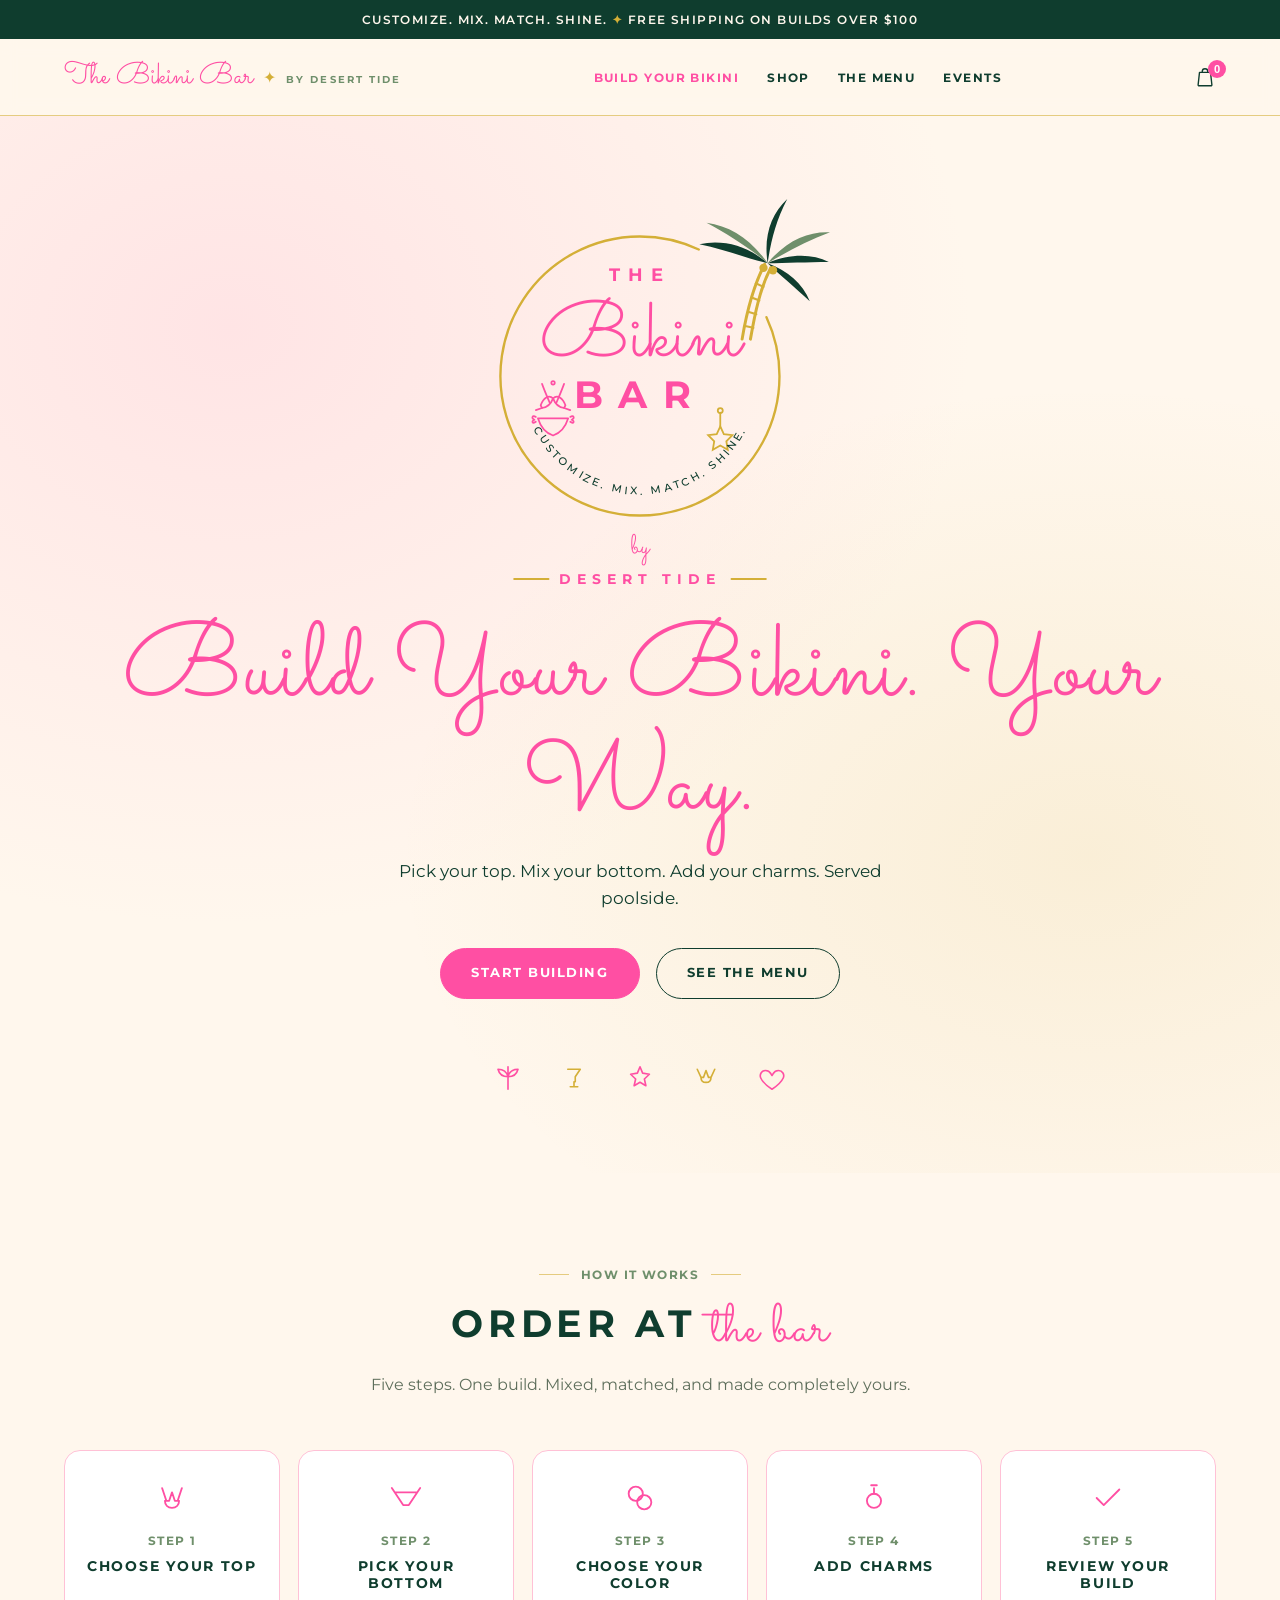
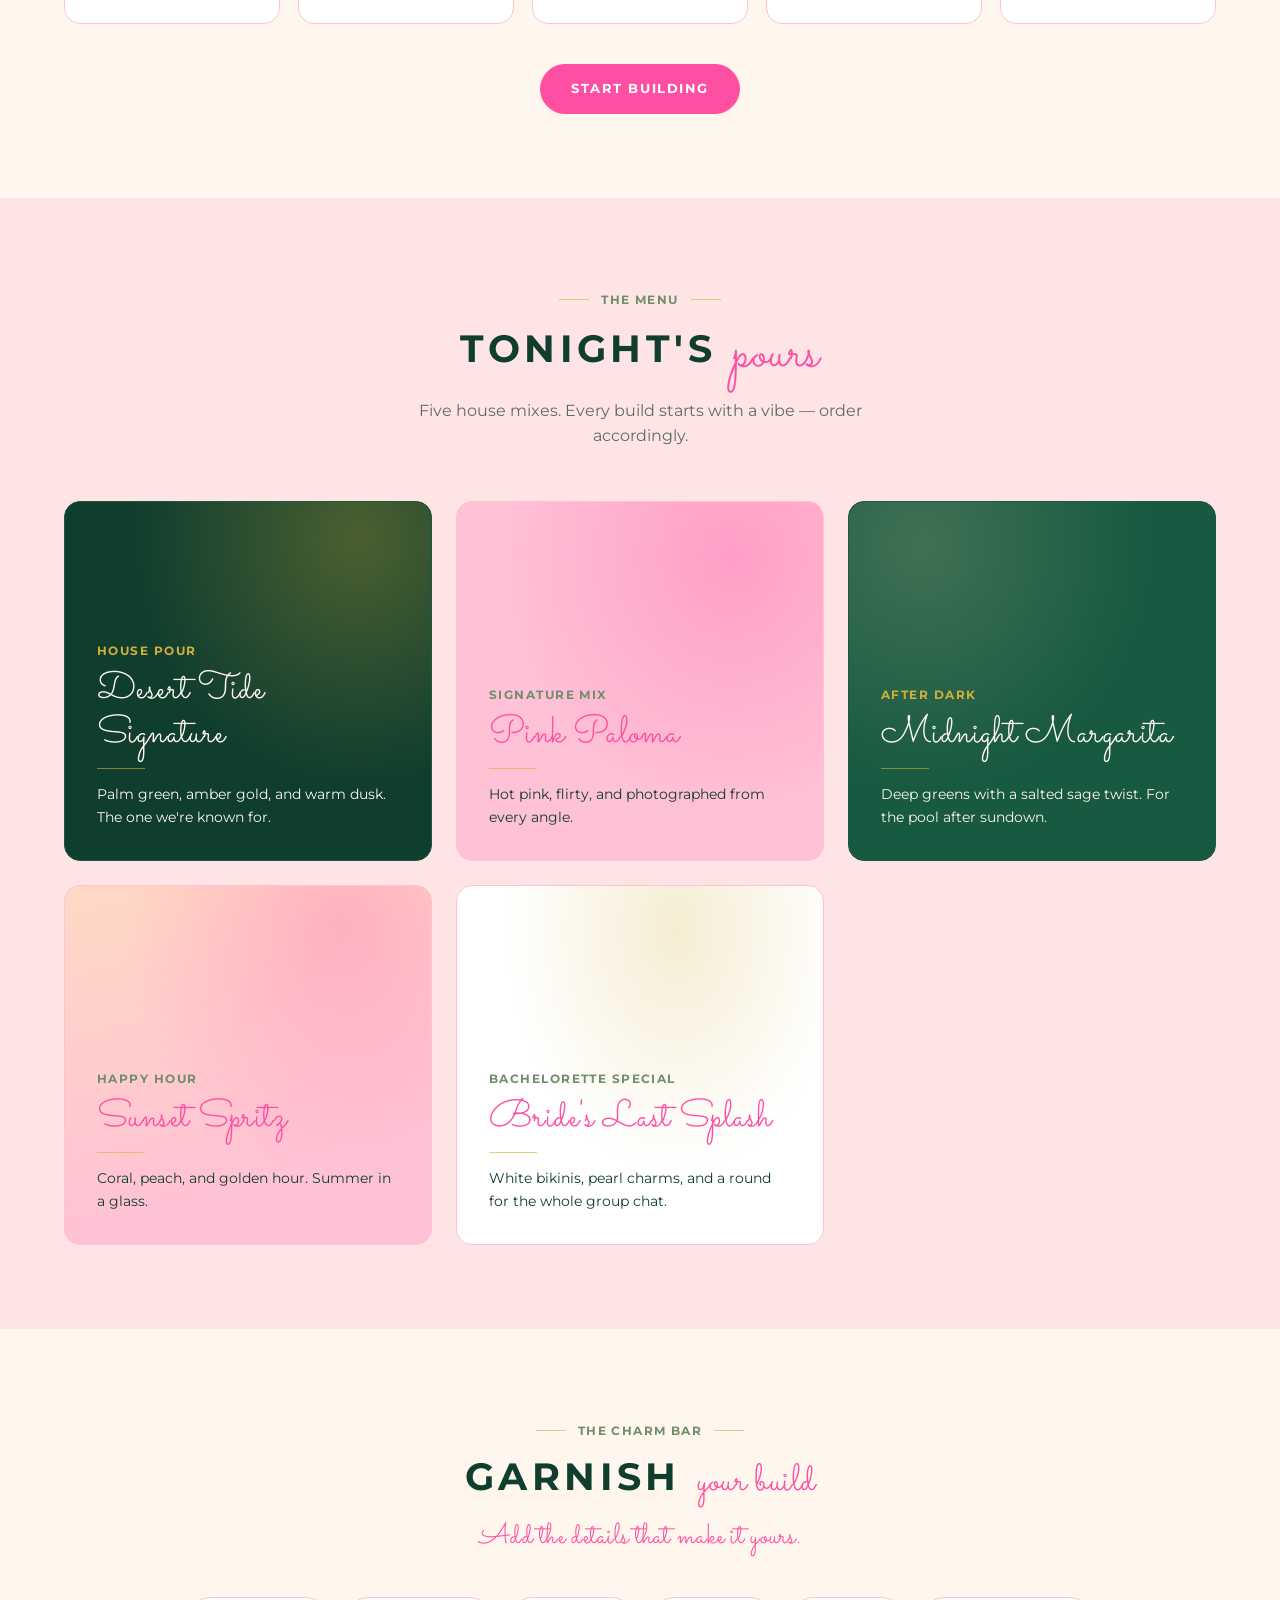
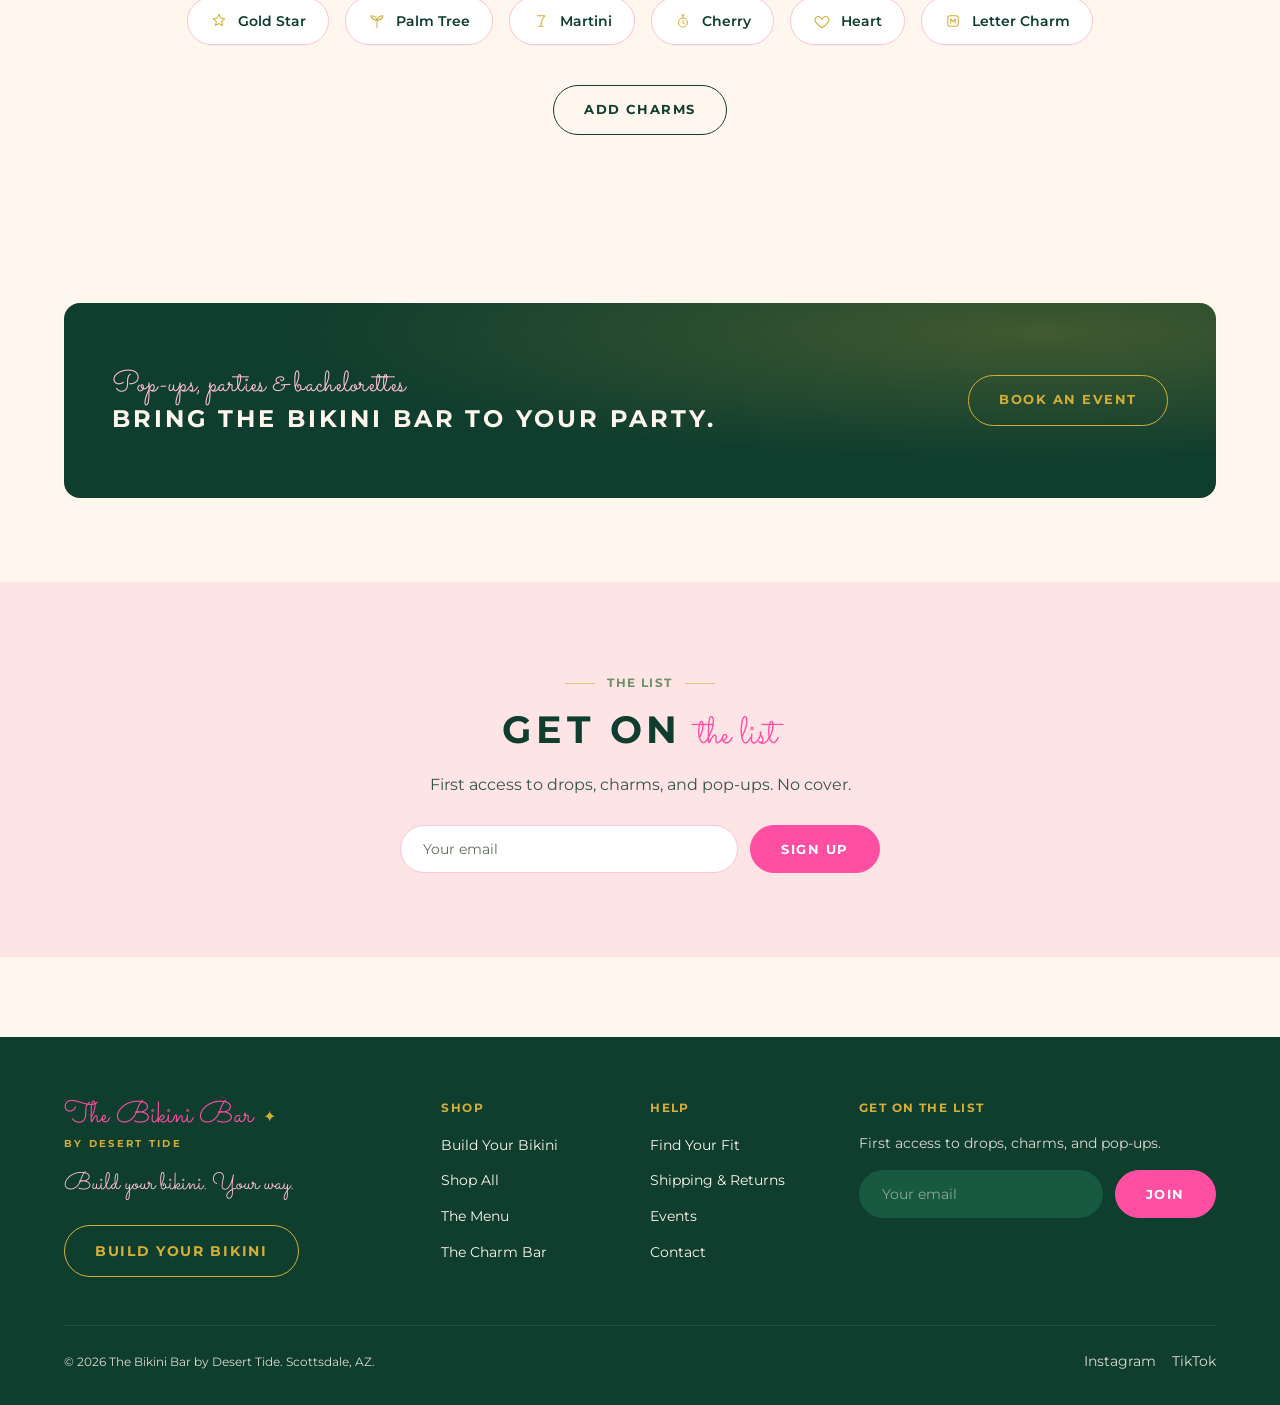
==== commit 583e863d: "Apply Brand Kit v2.0: resort daylight re-skin + vector primary logo Implement the official brand kit" ====
--- a/index.html
+++ b/index.html
@@ -7,7 +7,8 @@
   <meta name="description" content="The Bikini Bar by Desert Tide. Customize. Mix. Match. Shine. Build your bikini your way — tops, bottoms, colors, and charms, served poolside." />
   <link rel="preconnect" href="https://fonts.googleapis.com" />
   <link rel="preconnect" href="https://fonts.gstatic.com" crossorigin />
-  <link href="https://fonts.googleapis.com/css2?family=Mr+Dafoe&family=Montserrat:wght@500;700;800&family=Inter:wght@400;600;700&display=swap" rel="stylesheet" />
+  <link href="https://fonts.googleapis.com/css2?family=Sacramento&family=Montserrat:wght@400;500;600;700&display=swap" rel="stylesheet" />
+  <link rel="icon" type="image/svg+xml" href="assets/logo-primary.svg" />
   <link rel="stylesheet" href="css/styles.css" />
 </head>
 <body>
@@ -35,12 +36,69 @@
     </div>
   </header>
 
-  <!-- Hero — the neon sign -->
+  <!-- Hero — the primary lockup -->
   <section class="hero">
     <div class="container">
-      <p class="hero-the">The Bikini Bar</p>
-      <h1>Build Your Bikini.<br /><span class="flicker">Your Way.</span></h1>
-      <p class="subheadline">Pick your top. Mix your bottom. Add your charms. <span class="script">Served poolside.</span></p>
+      <div class="hero-logo" aria-label="The Bikini Bar by Desert Tide — Customize. Mix. Match. Shine.">
+        <svg xmlns="http://www.w3.org/2000/svg" viewBox="0 0 640 720">
+          <defs>
+            <style>
+              .lg-script { font-family: 'Selima','Sacramento',cursive; fill:#FF4FA3; }
+              .lg-caps   { font-family: 'Montserrat',sans-serif; font-weight:700; fill:#FF4FA3; }
+              .lg-tag    { font-family: 'Montserrat',sans-serif; font-weight:500; fill:#0F3D2E; }
+              .lg-gold   { stroke:#D4AF37; fill:none; stroke-linecap:round; }
+              .lg-pinkln { stroke:#FF4FA3; fill:none; stroke-linecap:round; stroke-linejoin:round; }
+            </style>
+            <path id="tagArc" d="M 139 415 A 200 200 0 0 0 501 415" fill="none"/>
+          </defs>
+          <path class="lg-gold" stroke-width="4" d="M 419 117 A 235 235 0 1 0 533 231" />
+          <g stroke-width="5" stroke-linecap="round" stroke-linejoin="round" fill="none">
+            <path d="M 492 268 C 500 220 510 180 530 142" stroke="#D4AF37"/>
+            <path d="M 506 268 C 514 222 522 184 540 148" stroke="#D4AF37"/>
+            <line x1="497" y1="246" x2="511" y2="249" stroke="#D4AF37" stroke-width="3.5"/>
+            <line x1="502" y1="222" x2="516" y2="226" stroke="#D4AF37" stroke-width="3.5"/>
+            <line x1="508" y1="198" x2="521" y2="203" stroke="#D4AF37" stroke-width="3.5"/>
+            <line x1="515" y1="174" x2="528" y2="180" stroke="#D4AF37" stroke-width="3.5"/>
+            <path d="M 535 140 C 500 110 460 100 420 108 C 462 116 498 132 535 140 Z" fill="#0F3D2E" stroke="none"/>
+            <path d="M 535 140 C 505 98 472 78 432 72 C 470 92 506 116 535 140 Z" fill="#6F8F6B" stroke="none"/>
+            <path d="M 535 140 C 528 96 540 58 568 32 C 548 70 540 106 535 140 Z" fill="#0F3D2E" stroke="none"/>
+            <path d="M 535 140 C 566 102 604 86 640 88 C 602 102 566 122 535 140 Z" fill="#6F8F6B" stroke="none"/>
+            <path d="M 535 140 C 572 124 610 124 638 138 C 602 138 566 140 535 140 Z" fill="#0F3D2E" stroke="none"/>
+            <path d="M 535 140 C 568 152 594 174 606 204 C 580 180 556 160 535 140 Z" fill="#0F3D2E" stroke="none"/>
+            <circle cx="528" cy="148" r="7" fill="#D4AF37" stroke="none"/>
+            <circle cx="544" cy="152" r="7" fill="#D4AF37" stroke="none"/>
+          </g>
+          <text class="lg-caps" x="320" y="170" font-size="30" letter-spacing="14" text-anchor="middle">THE</text>
+          <text class="lg-script" x="320" y="295" font-size="132" text-anchor="middle">Bikini</text>
+          <text class="lg-caps" x="320" y="384" font-size="64" letter-spacing="26" text-anchor="middle">BAR</text>
+          <g class="lg-pinkln" stroke-width="5" transform="translate(68,94) scale(0.58)">
+            <path d="M 150 430 C 158 452 166 470 172 484"/>
+            <path d="M 214 430 C 206 452 198 470 192 484"/>
+            <circle cx="182" cy="427" r="5"/>
+            <path d="M 146 492 C 154 470 170 460 182 472 C 176 488 164 498 150 500 Z"/>
+            <path d="M 218 492 C 210 470 194 460 182 472 C 188 488 200 498 214 500 Z"/>
+            <path d="M 150 500 L 132 506"/>
+            <path d="M 214 500 L 232 506"/>
+            <path d="M 138 530 L 226 530 C 218 556 200 574 182 580 C 164 574 146 556 138 530 Z"/>
+            <path d="M 132 526 C 122 518 118 530 128 534 C 118 538 122 548 132 540"/>
+            <path d="M 232 526 C 242 518 246 530 236 534 C 246 538 242 548 232 540"/>
+          </g>
+          <g class="lg-gold" stroke-width="5" transform="translate(184,140) scale(0.6)">
+            <path d="M 452 420 C 452 436 452 448 452 458"/>
+            <circle cx="452" cy="414" r="7"/>
+            <path d="M 452 458 L 462 480 L 486 483 L 469 500 L 473 524 L 452 512 L 431 524 L 435 500 L 418 483 L 442 480 Z"/>
+          </g>
+          <text class="lg-tag" font-size="18" letter-spacing="4.5">
+            <textPath href="#tagArc" startOffset="50%" text-anchor="middle">CUSTOMIZE. MIX. MATCH. SHINE.</textPath>
+          </text>
+          <text class="lg-script" x="320" y="628" font-size="46" text-anchor="middle">by</text>
+          <line class="lg-gold" x1="108" y1="672" x2="166" y2="672" stroke-width="3"/>
+          <text class="lg-caps" x="320" y="680" font-size="24" letter-spacing="10" text-anchor="middle">DESERT TIDE</text>
+          <line class="lg-gold" x1="474" y1="672" x2="532" y2="672" stroke-width="3"/>
+        </svg>
+      </div>
+      <h1>Build Your Bikini. Your Way.</h1>
+      <p class="subheadline">Pick your top. Mix your bottom. Add your charms. Served poolside.</p>
       <div class="hero-buttons">
         <a class="button-primary" href="builder.html">Start Building</a>
         <a class="button-secondary" href="index.html#collections">See the Menu</a>
@@ -118,7 +176,7 @@
         <a class="collection-tile tile-margarita" href="shop.html?collection=margarita">
           <p class="tile-label">After Dark</p>
           <h3>Midnight Margarita</h3>
-          <p>Black bikinis with a lime twist. For the pool after sundown.</p>
+          <p>Deep greens with a salted sage twist. For the pool after sundown.</p>
         </a>
         <a class="collection-tile tile-spritz" href="shop.html?collection=spritz">
           <p class="tile-label">Happy Hour</p>
@@ -138,7 +196,7 @@
   <section class="section charm-bar-section">
     <div class="container">
       <span class="eyebrow">The Charm Bar</span>
-      <h2 style="font-size: var(--font-size-h2); margin: 14px 0;">Garnish <span class="script neon-pink">your build</span></h2>
+      <h2 style="font-size: var(--font-size-h2); margin: 14px 0;">Garnish <span class="script">your build</span></h2>
       <p class="accent-line">Add the details that make it yours.</p>
       <div class="charm-row">
         <span class="charm-chip"><svg width="18" height="18" viewBox="0 0 24 24" fill="none" stroke="currentColor" stroke-width="1.4" stroke-linecap="round" stroke-linejoin="round"><path d="M12 3l2.1 5.1L19.5 9l-4 3.8 1.2 5.4L12 15.4l-4.7 2.8 1.2-5.4-4-3.8 5.4-.9z"/></svg> Gold Star</span>
@@ -169,7 +227,7 @@
   <section class="section ivory">
     <div class="container" style="text-align:center;">
       <span class="eyebrow">The List</span>
-      <h2 style="font-size: var(--font-size-h2); margin: 14px 0;">Get on <span class="script neon-pink">the list</span></h2>
+      <h2 style="font-size: var(--font-size-h2); margin: 14px 0;">Get on <span class="script">the list</span></h2>
       <p style="opacity:0.85;">First access to drops, charms, and pop-ups. No cover.</p>
       <form class="signup-form">
         <input type="email" placeholder="Your email" required />
@@ -184,8 +242,8 @@
       <div class="footer-grid">
         <div>
           <p class="logo">The Bikini Bar <span class="charm">&#10022;</span></p>
-          <p class="logo byline" style="font-family: var(--font-heading); font-size: 0.65rem; letter-spacing: 0.22em; color: var(--color-amber-neon); text-shadow: none; margin-bottom: 14px;">BY DESERT TIDE</p>
-          <p class="tagline">Customize. Mix. Match. Shine.</p>
+          <p class="byline-row">By Desert Tide</p>
+          <p class="tagline">Build your bikini. Your way.</p>
           <a class="button-secondary" href="builder.html" style="margin-top:20px;">Build Your Bikini</a>
         </div>
         <div>
--- a/css/styles.css
+++ b/css/styles.css
@@ -1,115 +1,95 @@
 /* ============================================
    The Bikini Bar by Desert Tide — Brand Stylesheet
-   Neon cocktail bar × poolside swimwear
+   Brand Kit v2.0 — resort daylight
    Customize. Mix. Match. Shine.
    ============================================ */
 
 :root {
-  /* Core Brand Colors */
-  --color-midnight: #170A10;        /* warm plum-black, the sign wall */
-  --color-deep-plum: #221019;       /* raised surfaces, cards */
-  --color-velvet: #2C1520;          /* hover surfaces, panels */
-  --color-neon-pink: #FF2D88;       /* primary neon */
-  --color-pink-glow: #FF7AB8;       /* soft pink, secondary text */
-  --color-amber-neon: #FFB341;      /* gold neon tube */
-  --color-soft-gold: #E8A14C;       /* borders, dividers, charm details */
-  --color-coral: #FF7A66;           /* packaging coral, warm accents */
-  --color-cream: #FFF3E8;           /* primary text on dark */
-  --color-lime-twist: #C8FF4D;      /* after-hours accent, use sparingly */
-  --color-palm-green: #1F8A70;      /* palm + tropical accents */
-
-  /* Functional Colors */
-  --color-background: var(--color-midnight);
-  --color-surface: var(--color-deep-plum);
-  --color-text-primary: var(--color-cream);
-  --color-text-heading: var(--color-cream);
-  --color-button-primary: var(--color-neon-pink);
-  --color-button-primary-text: var(--color-midnight);
-  --color-link: var(--color-pink-glow);
-  --color-accent: var(--color-amber-neon);
-  --border-soft: rgba(255, 179, 65, 0.28);
-  --border-strong: rgba(255, 179, 65, 0.5);
-
-  /* Neon Glows */
-  --glow-pink-text: 0 0 6px rgba(255, 45, 136, 0.65), 0 0 18px rgba(255, 45, 136, 0.45), 0 0 42px rgba(255, 45, 136, 0.3);
-  --glow-amber-text: 0 0 6px rgba(255, 179, 65, 0.6), 0 0 16px rgba(255, 179, 65, 0.35);
-  --glow-pink-box: 0 0 12px rgba(255, 45, 136, 0.45), 0 0 32px rgba(255, 45, 136, 0.25);
-  --glow-amber-box: 0 0 10px rgba(255, 179, 65, 0.4), 0 0 26px rgba(255, 179, 65, 0.2);
-
-  /* Typography */
-  --font-script: "Mr Dafoe", "Brush Script MT", cursive;
-  --font-heading: "Montserrat", "Helvetica Neue", Arial, sans-serif;
-  --font-body: "Inter", "Montserrat", "Helvetica Neue", Arial, sans-serif;
-  --font-size-hero: clamp(3.2rem, 9vw, 6.8rem);
-  --font-size-h1: clamp(2.4rem, 6vw, 4.5rem);
-  --font-size-h2: clamp(1.8rem, 4vw, 2.9rem);
-  --font-size-h3: clamp(1.3rem, 3vw, 1.9rem);
+  /* color — token names per brand kit §06 */
+  --bb-neon:  #FF4FA3;   /* Flamingo Pink — primary / CTA */
+  --bb-glow:  #FFC1D6;   /* Petal — hovers, tints, borders */
+  --bb-amber: #D4AF37;   /* Gold — accent, focus, charms */
+  --bb-gold:  #D4AF37;   /* aliases amber */
+  --bb-ink:   #0F3D2E;   /* Palm Green — text, footer, dark mode */
+  --bb-ink-2: #175941;   /* dark surface (cards on Palm Green) */
+  --bb-blush: #FFC1D6;   /* aliases glow */
+  --bb-cream: #FFF7ED;   /* Shell Cream — DEFAULT page bg */
+  --bb-coral: #6F8F6B;   /* Sage — borders, icons, secondary text */
+  --bb-muted: #5E6E5B;   /* muted text on cream */
+  --bb-pink-hover: #E8418F;
+
+  /* gradient + shadow */
+  --bb-sunset: linear-gradient(90deg, #FF4FA3, #D4AF37);
+  --bb-shadow-pop: 0 6px 20px rgba(255, 79, 163, 0.25);
+  --bb-shadow-soft: 0 8px 30px rgba(15, 61, 46, 0.10);
+  --bb-shadow-card-hover: 0 10px 30px rgba(15, 61, 46, 0.12);
+  --bb-border-subtle: 1px solid #FFC1D6;
+  --bb-divider: rgba(212, 175, 55, 0.6);
+  --bb-petal-band: rgba(255, 193, 214, 0.35);
+
+  /* type — Selima self-hosted when available; Sacramento keeps layout */
+  --bb-font-display: 'Selima', 'Sacramento', cursive;
+  --bb-font-head: 'Montserrat', sans-serif;
+  --bb-font-body: 'Montserrat', sans-serif;
+  --bb-track-label: 0.12em;
+
+  --font-size-hero: clamp(3.4rem, 9vw, 6.5rem);
+  --font-size-h1: clamp(2.2rem, 5vw, 3.4rem);
+  --font-size-h2: clamp(1.6rem, 3.5vw, 2.4rem);
+  --font-size-h3: clamp(1.15rem, 2.5vw, 1.5rem);
   --font-size-body: 1rem;
   --font-size-small: 0.875rem;
   --font-size-label: 0.75rem;
-  --letter-spacing-button: 0.12em;
-  --letter-spacing-label: 0.2em;
-  --letter-spacing-heading: 0.14em;
-  --line-height-heading: 1.1;
-  --line-height-body: 1.6;
-
-  --radius-card: 20px;
+
+  --radius-card: 16px;
+  --radius-tile: 12px;
   --radius-pill: 999px;
-  --shadow-soft: 0 16px 36px rgba(0, 0, 0, 0.45);
   --max-width: 1200px;
 }
 
 /* ---------- Reset & Base ---------- */
 *, *::before, *::after { box-sizing: border-box; margin: 0; padding: 0; }
 
-html { scroll-behavior: smooth; }
+html { scroll-behavior: smooth; color-scheme: light; }
 
 body {
-  background:
-    radial-gradient(ellipse at 80% -10%, rgba(255, 45, 136, 0.10), transparent 50%),
-    radial-gradient(ellipse at 10% 30%, rgba(255, 179, 65, 0.05), transparent 45%),
-    var(--color-midnight);
-  color: var(--color-text-primary);
-  font-family: var(--font-body);
+  background: var(--bb-cream);
+  color: var(--bb-ink);
+  font-family: var(--bb-font-body);
   font-size: var(--font-size-body);
-  line-height: var(--line-height-body);
+  line-height: 1.6;
   -webkit-font-smoothing: antialiased;
 }
 
 img, svg { display: block; max-width: 100%; }
 
 h1, h2, h3, h4 {
-  font-family: var(--font-heading);
-  color: var(--color-text-heading);
-  line-height: var(--line-height-heading);
-  font-weight: 700;
-  text-transform: uppercase;
-  letter-spacing: var(--letter-spacing-heading);
-}
-
-a { color: var(--color-link); text-decoration: none; }
-a:hover { text-decoration: underline; }
+  font-family: var(--bb-font-head);
+  color: var(--bb-ink);
+  line-height: 1.2;
+  font-weight: 700;
+  text-transform: uppercase;
+  letter-spacing: var(--bb-track-label);
+}
+
+a { color: var(--bb-ink); text-decoration: none; }
+a:hover { text-decoration: underline; text-decoration-color: var(--bb-gold); }
+
+:focus-visible { outline: 2px solid var(--bb-gold); outline-offset: 2px; }
 
 .container {
   max-width: var(--max-width);
   margin: 0 auto;
-  padding: 0 20px;
-}
-
-/* Script display text — the neon sign voice */
+  padding: 0 24px;
+}
+
+/* Script display text — never under 28px, never body copy */
 .script {
-  font-family: var(--font-script);
+  font-family: var(--bb-font-display);
   text-transform: none;
   letter-spacing: 0.01em;
   font-weight: 400;
-}
-.neon-pink {
-  color: var(--color-neon-pink);
-  text-shadow: var(--glow-pink-text);
-}
-.neon-amber {
-  color: var(--color-amber-neon);
-  text-shadow: var(--glow-amber-text);
+  color: var(--bb-neon);
 }
 
 .eyebrow {
@@ -118,37 +98,25 @@
   gap: 12px;
   font-size: var(--font-size-label);
   font-weight: 700;
-  letter-spacing: var(--letter-spacing-label);
-  text-transform: uppercase;
-  color: var(--color-amber-neon);
-  text-shadow: var(--glow-amber-text);
+  letter-spacing: var(--bb-track-label);
+  text-transform: uppercase;
+  color: var(--bb-coral);
 }
 .eyebrow::before, .eyebrow::after {
   content: "";
   width: 30px;
   height: 1px;
-  background: var(--color-amber-neon);
-  box-shadow: var(--glow-amber-box);
+  background: var(--bb-divider);
 }
 
 .accent-line {
-  font-family: var(--font-script);
-  color: var(--color-pink-glow);
-  font-size: 1.5rem;
+  font-family: var(--bb-font-display);
+  color: var(--bb-neon);
+  font-size: 1.8rem;
   text-transform: none;
   letter-spacing: 0.01em;
-}
-
-/* Neon flicker for hero sign */
-@keyframes neon-flicker {
-  0%, 100% { opacity: 1; }
-  92% { opacity: 1; }
-  93% { opacity: 0.6; }
-  94% { opacity: 1; }
-  96% { opacity: 0.7; }
-  97% { opacity: 1; }
-}
-.flicker { animation: neon-flicker 6s infinite; }
+  line-height: 1.3;
+}
 
 /* ---------- Buttons ---------- */
 .button-primary,
@@ -157,60 +125,58 @@
   display: inline-block;
   border-radius: var(--radius-pill);
   padding: 14px 30px;
-  font-family: var(--font-heading);
+  font-family: var(--bb-font-head);
   font-size: 0.8rem;
   font-weight: 700;
-  letter-spacing: var(--letter-spacing-button);
+  letter-spacing: var(--bb-track-label);
   text-transform: uppercase;
   text-decoration: none;
   cursor: pointer;
   text-align: center;
-  transition: box-shadow 180ms ease, background 180ms ease, color 180ms ease, transform 180ms ease;
+  transition: background 160ms ease, color 160ms ease, border-color 160ms ease, box-shadow 160ms ease;
 }
 .button-primary:hover, .button-secondary:hover, .button-campaign:hover { text-decoration: none; }
 
 .button-primary {
-  background: var(--color-neon-pink);
-  color: var(--color-midnight);
-  border: 1px solid var(--color-neon-pink);
-  box-shadow: var(--glow-pink-box);
-}
-.button-primary:hover { box-shadow: 0 0 18px rgba(255, 45, 136, 0.7), 0 0 48px rgba(255, 45, 136, 0.35); transform: translateY(-1px); }
-.button-primary:disabled { opacity: 0.4; cursor: not-allowed; box-shadow: none; transform: none; }
+  background: var(--bb-neon);
+  color: #FFFFFF;
+  border: 1.5px solid var(--bb-neon);
+}
+.button-primary:hover { background: var(--bb-pink-hover); border-color: var(--bb-pink-hover); }
+.button-primary:disabled { opacity: 0.4; cursor: not-allowed; }
 
 .button-secondary {
   background: transparent;
-  color: var(--color-amber-neon);
-  border: 1px solid var(--color-amber-neon);
-}
-.button-secondary:hover { box-shadow: var(--glow-amber-box); background: rgba(255, 179, 65, 0.08); }
+  color: var(--bb-ink);
+  border: 1.5px solid var(--bb-ink);
+}
+.button-secondary:hover { background: var(--bb-ink); color: var(--bb-cream); }
 
 .button-campaign {
   background: transparent;
-  color: var(--color-lime-twist);
-  border: 1px solid var(--color-lime-twist);
-}
-.button-campaign:hover { box-shadow: 0 0 12px rgba(200, 255, 77, 0.4); background: rgba(200, 255, 77, 0.08); }
+  color: var(--bb-ink);
+  border: 1.5px solid var(--bb-gold);
+}
+.button-campaign:hover { background: var(--bb-gold); color: var(--bb-ink); }
 
 /* ---------- Announcement Bar ---------- */
 .announcement-bar {
-  background: #0E060A;
-  color: var(--color-pink-glow);
+  background: var(--bb-ink);
+  color: var(--bb-cream);
   text-align: center;
   font-size: var(--font-size-label);
-  font-weight: 700;
-  letter-spacing: var(--letter-spacing-label);
+  font-weight: 600;
+  letter-spacing: var(--bb-track-label);
   text-transform: uppercase;
   padding: 10px 16px;
-  border-bottom: 1px solid rgba(255, 45, 136, 0.25);
-}
-.announcement-bar .gold { color: var(--color-amber-neon); text-shadow: var(--glow-amber-text); }
+}
+.announcement-bar .gold { color: var(--bb-gold); }
 
 /* ---------- Header ---------- */
 .site-header {
-  background: rgba(23, 10, 16, 0.92);
+  background: rgba(255, 247, 237, 0.95);
   backdrop-filter: blur(8px);
-  border-bottom: 1px solid var(--border-soft);
+  border-bottom: 1px solid var(--bb-divider);
   position: sticky;
   top: 0;
   z-index: 50;
@@ -223,10 +189,9 @@
   height: 76px;
 }
 .logo {
-  font-family: var(--font-script);
-  font-size: 1.75rem;
-  color: var(--color-neon-pink);
-  text-shadow: var(--glow-pink-text);
+  font-family: var(--bb-font-display);
+  font-size: 1.9rem;
+  color: var(--bb-neon);
   display: flex;
   align-items: baseline;
   gap: 10px;
@@ -234,32 +199,26 @@
   line-height: 1;
 }
 .logo:hover { text-decoration: none; }
-.logo .charm {
-  font-family: var(--font-body);
-  font-size: 1rem;
-  color: var(--color-amber-neon);
-  text-shadow: var(--glow-amber-text);
-}
+.logo .charm { font-family: var(--bb-font-body); font-size: 1rem; color: var(--bb-gold); }
 .logo .byline {
-  font-family: var(--font-heading);
+  font-family: var(--bb-font-head);
   font-size: 0.6rem;
   font-weight: 700;
   letter-spacing: 0.22em;
   text-transform: uppercase;
-  color: var(--color-amber-neon);
-  text-shadow: none;
+  color: var(--bb-coral);
 }
 
 .main-nav { display: flex; gap: 28px; align-items: center; }
 .main-nav a {
-  color: var(--color-cream);
-  font-size: var(--font-size-label);
-  font-weight: 700;
-  letter-spacing: 0.14em;
-  text-transform: uppercase;
-}
-.main-nav a:hover { color: var(--color-neon-pink); text-shadow: var(--glow-pink-text); text-decoration: none; }
-.main-nav a.nav-cta { color: var(--color-neon-pink); }
+  color: var(--bb-ink);
+  font-size: var(--font-size-label);
+  font-weight: 700;
+  letter-spacing: var(--bb-track-label);
+  text-transform: uppercase;
+}
+.main-nav a:hover { color: var(--bb-neon); text-decoration: none; }
+.main-nav a.nav-cta { color: var(--bb-neon); }
 
 .header-actions { display: flex; align-items: center; gap: 16px; }
 .cart-button {
@@ -267,7 +226,7 @@
   background: none;
   border: none;
   cursor: pointer;
-  color: var(--color-amber-neon);
+  color: var(--bb-ink);
   display: flex;
   align-items: center;
 }
@@ -275,8 +234,8 @@
   position: absolute;
   top: -6px;
   right: -10px;
-  background: var(--color-neon-pink);
-  color: var(--color-midnight);
+  background: var(--bb-neon);
+  color: #FFFFFF;
   font-size: 0.7rem;
   font-weight: 700;
   border-radius: 50%;
@@ -285,7 +244,6 @@
   display: flex;
   align-items: center;
   justify-content: center;
-  box-shadow: var(--glow-pink-box);
 }
 
 .menu-toggle {
@@ -293,12 +251,12 @@
   background: none;
   border: none;
   cursor: pointer;
-  color: var(--color-amber-neon);
+  color: var(--bb-ink);
 }
 
 /* ---------- Hero ---------- */
 .hero {
-  padding: 110px 0 90px;
+  padding: 64px 0 80px;
   text-align: center;
   position: relative;
   overflow: hidden;
@@ -308,64 +266,47 @@
   position: absolute;
   inset: 0;
   background:
-    radial-gradient(ellipse at 50% 30%, rgba(255, 45, 136, 0.14), transparent 55%),
-    radial-gradient(ellipse at 85% 75%, rgba(255, 179, 65, 0.08), transparent 45%);
+    radial-gradient(ellipse at 18% 20%, rgba(255, 193, 214, 0.35), transparent 50%),
+    radial-gradient(ellipse at 85% 70%, rgba(212, 175, 55, 0.12), transparent 45%);
   pointer-events: none;
 }
 .hero .container { position: relative; }
-.hero .hero-the {
-  font-family: var(--font-heading);
-  font-size: var(--font-size-label);
-  font-weight: 700;
-  letter-spacing: 0.5em;
-  text-transform: uppercase;
-  color: var(--color-amber-neon);
-  text-shadow: var(--glow-amber-text);
-}
+.hero-logo { width: min(380px, 70vw); margin: 0 auto 8px; }
 .hero h1 {
-  font-family: var(--font-script);
+  font-family: var(--bb-font-display);
   font-size: var(--font-size-hero);
   font-weight: 400;
   text-transform: none;
   letter-spacing: 0.01em;
-  color: var(--color-neon-pink);
-  text-shadow: var(--glow-pink-text);
-  margin: 10px 0 6px;
+  color: var(--bb-neon);
+  margin: 6px 0;
+  line-height: 1.1;
 }
 .hero .subheadline {
-  font-size: 1.1rem;
-  color: var(--color-cream);
+  font-size: 1.05rem;
+  color: var(--bb-ink);
   max-width: 540px;
-  margin: 18px auto 40px;
-  opacity: 0.9;
-}
-.hero .subheadline .script { color: var(--color-amber-neon); font-size: 1.4rem; }
+  margin: 14px auto 36px;
+}
+.hero .subheadline .script { font-size: 1.6rem; }
 .hero-buttons { display: flex; gap: 16px; justify-content: center; flex-wrap: wrap; }
 
 .hero-charms {
   display: flex;
   justify-content: center;
   gap: 36px;
-  margin-top: 70px;
-  color: var(--color-amber-neon);
-  filter: drop-shadow(0 0 6px rgba(255, 179, 65, 0.5));
-}
-.hero-charms svg:nth-child(odd) {
-  color: var(--color-neon-pink);
-  filter: drop-shadow(0 0 6px rgba(255, 45, 136, 0.55));
-}
+  margin-top: 64px;
+  color: var(--bb-gold);
+}
+.hero-charms svg:nth-child(odd) { color: var(--bb-neon); }
 
 /* ---------- Sections ---------- */
 .section { padding: 84px 0; }
 .section-header { text-align: center; margin-bottom: 52px; }
 .section-header h2 { font-size: var(--font-size-h2); margin: 14px 0 10px; }
-.section-header h2 .script {
-  color: var(--color-neon-pink);
-  text-shadow: var(--glow-pink-text);
-  font-size: 1.25em;
-}
-.section-header p { max-width: 540px; margin: 0 auto; opacity: 0.85; }
-.section.ivory { background: rgba(34, 16, 25, 0.55); border-top: 1px solid var(--border-soft); border-bottom: 1px solid var(--border-soft); }
+.section-header h2 .script { font-size: 1.4em; vertical-align: -0.08em; }
+.section-header p { max-width: 540px; margin: 0 auto; color: var(--bb-muted); }
+.section.ivory { background: var(--bb-petal-band); }
 
 /* ---------- Builder Steps Strip ---------- */
 .steps-strip {
@@ -374,29 +315,25 @@
   gap: 18px;
 }
 .step-tile {
-  background: var(--color-deep-plum);
-  border: 1px solid var(--border-soft);
+  background: #FFFFFF;
+  border: var(--bb-border-subtle);
   border-radius: var(--radius-card);
   padding: 30px 18px;
   text-align: center;
-  transition: border-color 180ms ease, box-shadow 180ms ease;
-}
-.step-tile:hover { border-color: var(--color-neon-pink); box-shadow: var(--glow-pink-box); }
+  transition: transform 180ms ease, box-shadow 180ms ease;
+}
+.step-tile:hover { transform: translateY(-4px); box-shadow: var(--bb-shadow-card-hover); }
 .step-tile .step-number {
   font-size: var(--font-size-label);
   font-weight: 700;
-  letter-spacing: var(--letter-spacing-label);
-  text-transform: uppercase;
-  color: var(--color-amber-neon);
-}
-.step-tile h3 { font-size: 0.95rem; margin-top: 8px; letter-spacing: 0.1em; }
-.step-tile svg {
-  margin: 0 auto 16px;
-  color: var(--color-neon-pink);
-  filter: drop-shadow(0 0 5px rgba(255, 45, 136, 0.5));
-}
-
-/* ---------- Collection Tiles (The Cocktail Menu) ---------- */
+  letter-spacing: var(--bb-track-label);
+  text-transform: uppercase;
+  color: var(--bb-coral);
+}
+.step-tile h3 { font-size: 0.9rem; margin-top: 8px; }
+.step-tile svg { margin: 0 auto 16px; color: var(--bb-neon); }
+
+/* ---------- Collection Tiles (The Menu) ---------- */
 .collection-grid {
   display: grid;
   grid-template-columns: repeat(auto-fit, minmax(280px, 1fr));
@@ -406,98 +343,99 @@
   position: relative;
   border-radius: var(--radius-card);
   overflow: hidden;
-  min-height: 380px;
+  min-height: 360px;
   display: flex;
   flex-direction: column;
   justify-content: flex-end;
   padding: 32px;
-  color: var(--color-cream);
+  color: var(--bb-ink);
   text-decoration: none;
-  border: 1px solid var(--border-soft);
-  transition: transform 180ms ease, box-shadow 180ms ease, border-color 180ms ease;
+  border: var(--bb-border-subtle);
+  transition: transform 180ms ease, box-shadow 180ms ease;
 }
 .collection-tile:hover {
   transform: translateY(-4px);
-  box-shadow: var(--glow-pink-box), var(--shadow-soft);
-  border-color: rgba(255, 45, 136, 0.5);
+  box-shadow: var(--bb-shadow-card-hover);
   text-decoration: none;
 }
 .collection-tile .tile-label {
   font-size: var(--font-size-label);
   font-weight: 700;
-  letter-spacing: var(--letter-spacing-label);
-  text-transform: uppercase;
-  color: var(--color-amber-neon);
-  text-shadow: var(--glow-amber-text);
+  letter-spacing: var(--bb-track-label);
+  text-transform: uppercase;
+  color: var(--bb-coral);
   margin-bottom: 8px;
 }
 .collection-tile h3 {
-  font-family: var(--font-script);
-  font-size: 2.3rem;
+  font-family: var(--bb-font-display);
+  font-size: 2.4rem;
   font-weight: 400;
   text-transform: none;
   letter-spacing: 0.01em;
-  color: var(--color-cream);
-  margin-bottom: 6px;
+  color: var(--bb-neon);
+  margin-bottom: 4px;
+  line-height: 1.15;
 }
 .collection-tile h3::after {
   content: "";
   display: block;
   width: 48px;
-  height: 2px;
-  background: var(--color-amber-neon);
-  box-shadow: var(--glow-amber-box);
+  height: 1px;
+  background: var(--bb-divider);
   margin-top: 12px;
 }
-.collection-tile p { font-size: var(--font-size-small); opacity: 0.9; margin-top: 10px; }
-
+.collection-tile p { font-size: var(--font-size-small); margin-top: 10px; }
+
+/* Dark (After Dark) tiles */
+.tile-signature, .tile-margarita { color: var(--bb-cream); }
+.tile-signature h3, .tile-margarita h3 { color: var(--bb-cream); }
+.tile-signature .tile-label, .tile-margarita .tile-label { color: var(--bb-gold); }
 .tile-signature {
   background:
-    radial-gradient(ellipse at 80% 15%, rgba(255, 179, 65, 0.25), transparent 55%),
-    linear-gradient(165deg, #1C2B23 0%, #14100E 70%);
+    radial-gradient(ellipse at 80% 10%, rgba(212, 175, 55, 0.30), transparent 55%),
+    var(--bb-ink);
+  border-color: var(--bb-ink-2);
+}
+.tile-margarita {
+  background:
+    radial-gradient(ellipse at 20% 12%, rgba(111, 143, 107, 0.45), transparent 55%),
+    var(--bb-ink-2);
+  border-color: var(--bb-ink-2);
 }
 .tile-paloma {
   background:
-    radial-gradient(ellipse at 75% 20%, rgba(255, 45, 136, 0.45), transparent 60%),
-    linear-gradient(165deg, #3A0E26 0%, #170A10 75%);
-}
-.tile-paloma h3 { color: var(--color-pink-glow); text-shadow: var(--glow-pink-text); }
-.tile-margarita {
-  background:
-    radial-gradient(ellipse at 20% 15%, rgba(200, 255, 77, 0.22), transparent 55%),
-    linear-gradient(165deg, #131A08 0%, #0E060A 75%);
-}
-.tile-margarita .tile-label { color: var(--color-lime-twist); text-shadow: 0 0 8px rgba(200, 255, 77, 0.5); }
+    radial-gradient(ellipse at 75% 15%, rgba(255, 79, 163, 0.30), transparent 60%),
+    var(--bb-glow);
+}
 .tile-spritz {
   background:
-    radial-gradient(ellipse at 75% 10%, rgba(255, 122, 102, 0.45), transparent 60%),
-    linear-gradient(165deg, #4A1812 0%, #170A10 75%);
+    radial-gradient(ellipse at 75% 10%, rgba(255, 79, 163, 0.25), transparent 55%),
+    linear-gradient(165deg, #FFD9C4 0%, #FFC1D6 80%);
 }
 .tile-last-splash {
   background:
-    radial-gradient(ellipse at 60% 15%, rgba(255, 243, 232, 0.22), transparent 55%),
-    linear-gradient(165deg, #3D2A33 0%, #170A10 75%);
-}
-
-/* ---------- Product Cards ---------- */
+    radial-gradient(ellipse at 60% 12%, rgba(212, 175, 55, 0.22), transparent 55%),
+    #FFFFFF;
+}
+
+/* ---------- Product Cards ('Menu Cards') ---------- */
 .product-grid {
   display: grid;
   grid-template-columns: repeat(auto-fill, minmax(240px, 1fr));
   gap: 24px;
 }
 .product-card {
-  background: var(--color-deep-plum);
-  border: 1px solid var(--border-soft);
+  background: #FFFFFF;
+  border: var(--bb-border-subtle);
   border-radius: var(--radius-card);
   overflow: hidden;
-  transition: transform 180ms ease, box-shadow 180ms ease, border-color 180ms ease;
+  transition: transform 180ms ease, box-shadow 180ms ease;
   display: flex;
   flex-direction: column;
 }
 .product-card:hover {
-  transform: translateY(-3px);
-  box-shadow: var(--glow-pink-box), var(--shadow-soft);
-  border-color: rgba(255, 45, 136, 0.45);
+  transform: translateY(-4px);
+  box-shadow: var(--bb-shadow-card-hover);
 }
 .product-image {
   aspect-ratio: 4 / 5;
@@ -505,38 +443,37 @@
   align-items: center;
   justify-content: center;
   position: relative;
-}
-.product-image svg { width: 96px; height: 96px; opacity: 0.95; filter: drop-shadow(0 0 8px rgba(255, 243, 232, 0.25)); }
+  background: var(--bb-petal-band);
+}
+.product-image svg { width: 96px; height: 96px; }
 .product-badge {
   position: absolute;
   top: 14px;
   left: 14px;
-  background: transparent;
-  color: var(--color-coral);
-  border: 1px solid var(--color-coral);
+  background: #FFFFFF;
+  color: var(--bb-ink);
+  border: 1px solid var(--bb-gold);
   font-size: 0.65rem;
   font-weight: 700;
-  letter-spacing: var(--letter-spacing-label);
+  letter-spacing: var(--bb-track-label);
   text-transform: uppercase;
   padding: 5px 12px;
   border-radius: var(--radius-pill);
-  box-shadow: 0 0 8px rgba(255, 122, 102, 0.35);
-  backdrop-filter: blur(3px);
 }
 .product-badge.neon {
-  color: var(--color-lime-twist);
-  border-color: var(--color-lime-twist);
-  box-shadow: 0 0 8px rgba(200, 255, 77, 0.35);
+  background: var(--bb-ink);
+  color: var(--bb-cream);
+  border-color: var(--bb-ink);
 }
 .product-info { padding: 18px 20px 22px; display: flex; flex-direction: column; gap: 8px; flex: 1; }
-.product-info h3 { font-size: 0.85rem; letter-spacing: 0.08em; }
-.product-price { font-weight: 700; color: var(--color-amber-neon); }
+.product-info h3 { font-size: 0.85rem; font-weight: 600; }
+.product-price { font-weight: 700; color: var(--bb-neon); }
 .swatch-row { display: flex; gap: 6px; }
 .swatch {
   width: 16px;
   height: 16px;
   border-radius: 50%;
-  border: 1px solid rgba(255, 243, 232, 0.25);
+  border: 1px solid rgba(15, 61, 46, 0.2);
 }
 .product-info .button-secondary,
 .product-info .button-primary {
@@ -555,8 +492,8 @@
   margin: 40px 0;
 }
 .charm-chip {
-  background: var(--color-deep-plum);
-  border: 1px solid var(--border-strong);
+  background: #FFFFFF;
+  border: var(--bb-border-subtle);
   border-radius: var(--radius-pill);
   padding: 12px 22px;
   display: inline-flex;
@@ -564,20 +501,19 @@
   gap: 10px;
   font-size: var(--font-size-small);
   font-weight: 600;
-  color: var(--color-cream);
-  transition: border-color 160ms ease, box-shadow 160ms ease;
-}
-.charm-chip:hover { border-color: var(--color-neon-pink); box-shadow: var(--glow-pink-box); }
-.charm-chip svg { color: var(--color-amber-neon); filter: drop-shadow(0 0 4px rgba(255, 179, 65, 0.5)); }
-
-/* ---------- Events Banner ---------- */
+  color: var(--bb-ink);
+  transition: transform 160ms ease, box-shadow 160ms ease;
+}
+.charm-chip:hover { transform: translateY(-2px); box-shadow: var(--bb-shadow-soft); }
+.charm-chip svg { color: var(--bb-gold); }
+
+/* ---------- Events Banner (After Dark panel) ---------- */
 .events-banner {
   background:
-    radial-gradient(ellipse at 85% 20%, rgba(255, 45, 136, 0.25), transparent 55%),
-    linear-gradient(120deg, #2C1520, #170A10);
-  border: 1px solid var(--border-strong);
+    radial-gradient(ellipse at 85% 15%, rgba(212, 175, 55, 0.25), transparent 55%),
+    var(--bb-ink);
   border-radius: var(--radius-card);
-  color: var(--color-cream);
+  color: var(--bb-cream);
   padding: 64px 48px;
   display: flex;
   align-items: center;
@@ -585,8 +521,10 @@
   gap: 32px;
   flex-wrap: wrap;
 }
-.events-banner h2 { color: var(--color-cream); font-size: var(--font-size-h3); }
-.events-banner .accent-line { color: var(--color-amber-neon); text-shadow: var(--glow-amber-text); }
+.events-banner h2 { color: var(--bb-cream); font-size: var(--font-size-h3); }
+.events-banner .accent-line { color: var(--bb-glow); }
+.events-banner .button-secondary { color: var(--bb-gold); border-color: var(--bb-gold); }
+.events-banner .button-secondary:hover { background: var(--bb-gold); color: var(--bb-ink); }
 
 /* ---------- Email Signup ---------- */
 .signup-form {
@@ -597,25 +535,23 @@
 }
 .signup-form input {
   flex: 1;
-  border: 1px solid var(--border-strong);
+  border: 1.5px solid var(--bb-glow);
   border-radius: var(--radius-pill);
   padding: 14px 22px;
-  font-family: var(--font-body);
+  font-family: var(--bb-font-body);
   font-size: var(--font-size-small);
-  background: var(--color-deep-plum);
-  color: var(--color-cream);
-}
-.signup-form input::placeholder { color: rgba(255, 243, 232, 0.45); }
-.signup-form input:focus { outline: none; border-color: var(--color-neon-pink); box-shadow: var(--glow-pink-box); }
-
-/* ---------- Footer ---------- */
+  background: #FFFFFF;
+  color: var(--bb-ink);
+}
+.signup-form input::placeholder { color: var(--bb-muted); }
+.signup-form input:focus { outline: 2px solid var(--bb-gold); outline-offset: 2px; }
+
+/* ---------- Footer — always After Dark ---------- */
 .footer {
-  background: #0E060A;
-  color: var(--color-cream);
+  background: var(--bb-ink);
+  color: var(--bb-cream);
   padding: 64px 0 32px;
   margin-top: 80px;
-  border-top: 1px solid rgba(255, 45, 136, 0.3);
-  box-shadow: 0 -1px 24px rgba(255, 45, 136, 0.12);
 }
 .footer-grid {
   display: grid;
@@ -623,31 +559,43 @@
   gap: 40px;
   margin-bottom: 48px;
 }
-.footer .logo { margin-bottom: 12px; }
+.footer .logo { margin-bottom: 4px; }
+.footer .byline-row {
+  font-family: var(--bb-font-head);
+  font-size: 0.65rem;
+  font-weight: 700;
+  letter-spacing: 0.22em;
+  text-transform: uppercase;
+  color: var(--bb-gold);
+  margin-bottom: 14px;
+}
 .footer h4 {
-  color: var(--color-amber-neon);
-  font-family: var(--font-heading);
-  font-size: var(--font-size-label);
-  font-weight: 700;
-  letter-spacing: var(--letter-spacing-label);
+  color: var(--bb-gold);
+  font-family: var(--bb-font-head);
+  font-size: var(--font-size-label);
+  font-weight: 700;
+  letter-spacing: var(--bb-track-label);
   text-transform: uppercase;
   margin-bottom: 16px;
-  text-shadow: var(--glow-amber-text);
 }
 .footer ul { list-style: none; display: flex; flex-direction: column; gap: 10px; }
-.footer a { color: var(--color-cream); font-size: var(--font-size-small); }
-.footer a:hover { color: var(--color-neon-pink); }
+.footer a { color: var(--bb-cream); font-size: var(--font-size-small); }
+.footer a:hover { color: var(--bb-glow); }
 .footer .tagline {
-  font-family: var(--font-heading);
-  font-size: var(--font-size-label);
-  font-weight: 700;
-  letter-spacing: var(--letter-spacing-label);
-  text-transform: uppercase;
-  color: var(--color-amber-neon);
-  opacity: 0.95;
-}
+  font-family: var(--bb-font-display);
+  font-size: 1.5rem;
+  color: var(--bb-glow);
+}
+.footer .signup-form input {
+  background: var(--bb-ink-2);
+  border-color: var(--bb-ink-2);
+  color: var(--bb-cream);
+}
+.footer .signup-form input::placeholder { color: rgba(255, 247, 237, 0.5); }
+.footer .button-secondary { color: var(--bb-gold); border-color: var(--bb-gold); }
+.footer .button-secondary:hover { background: var(--bb-gold); color: var(--bb-ink); }
 .footer-bottom {
-  border-top: 1px solid var(--border-soft);
+  border-top: 1px solid var(--bb-ink-2);
   padding-top: 24px;
   display: flex;
   justify-content: space-between;
@@ -655,7 +603,7 @@
   flex-wrap: wrap;
   gap: 12px;
   font-size: var(--font-size-label);
-  opacity: 0.8;
+  opacity: 0.85;
 }
 .social-links { display: flex; gap: 16px; }
 
@@ -669,14 +617,15 @@
 .builder-preview {
   position: sticky;
   top: 100px;
-  background: var(--color-deep-plum);
-  border: 1px solid var(--border-strong);
+  background: #FFFFFF;
+  border: var(--bb-border-subtle);
   border-radius: var(--radius-card);
   padding: 32px;
   text-align: center;
+  box-shadow: var(--bb-shadow-soft);
 }
 .builder-preview .preview-stage {
-  border-radius: 16px;
+  border-radius: var(--radius-tile);
   padding: 40px 20px;
   margin-bottom: 24px;
   transition: background 240ms ease;
@@ -684,22 +633,21 @@
   display: flex;
   align-items: center;
   justify-content: center;
-  background: var(--color-midnight);
-  border: 1px solid var(--border-soft);
+  background: var(--bb-petal-band);
 }
 .build-summary { text-align: left; font-size: var(--font-size-small); }
 .build-summary li {
   display: flex;
   justify-content: space-between;
   padding: 8px 0;
-  border-bottom: 1px solid var(--border-soft);
+  border-bottom: 1px solid var(--bb-glow);
   list-style: none;
 }
 .build-summary .label {
-  color: var(--color-amber-neon);
-  font-weight: 700;
-  font-size: var(--font-size-label);
-  letter-spacing: var(--letter-spacing-label);
+  color: var(--bb-coral);
+  font-weight: 700;
+  font-size: var(--font-size-label);
+  letter-spacing: var(--bb-track-label);
   text-transform: uppercase;
 }
 .build-total {
@@ -708,8 +656,9 @@
   font-weight: 700;
   font-size: 1.1rem;
   padding-top: 14px;
-  color: var(--color-amber-neon);
-}
+  color: var(--bb-ink);
+}
+.build-total span:last-child { color: var(--bb-neon); }
 
 .progress-bar {
   display: flex;
@@ -720,23 +669,20 @@
   flex: 1;
   height: 4px;
   border-radius: var(--radius-pill);
-  background: rgba(255, 179, 65, 0.18);
-}
-.progress-bar .seg.done {
-  background: var(--color-neon-pink);
-  box-shadow: var(--glow-pink-box);
-}
+  background: var(--bb-glow);
+}
+.progress-bar .seg.done { background: var(--bb-sunset); }
 
 .builder-step { margin-bottom: 44px; }
 .builder-step .step-number {
   font-size: var(--font-size-label);
   font-weight: 700;
-  letter-spacing: var(--letter-spacing-label);
-  text-transform: uppercase;
-  color: var(--color-amber-neon);
-  text-shadow: var(--glow-amber-text);
+  letter-spacing: var(--bb-track-label);
+  text-transform: uppercase;
+  color: var(--bb-coral);
 }
 .builder-step h2 { font-size: var(--font-size-h3); margin: 6px 0 18px; }
+.builder-step .accent-line { font-size: 1.4rem; }
 
 .option-grid {
   display: grid;
@@ -744,21 +690,21 @@
   gap: 14px;
 }
 .option-card {
-  background: var(--color-deep-plum);
-  border: 1px solid var(--border-soft);
-  border-radius: 16px;
+  background: #FFFFFF;
+  border: var(--bb-border-subtle);
+  border-radius: var(--radius-tile);
   padding: 18px 14px;
   text-align: center;
   cursor: pointer;
   transition: border 140ms ease, box-shadow 140ms ease;
 }
-.option-card .option-name { font-weight: 600; font-size: var(--font-size-small); color: var(--color-cream); }
-.option-card .option-price { font-size: var(--font-size-label); color: var(--color-pink-glow); }
-.option-card:hover { border-color: var(--color-neon-pink); }
+.option-card .option-name { font-weight: 600; font-size: var(--font-size-small); color: var(--bb-ink); }
+.option-card .option-price { font-size: var(--font-size-label); color: var(--bb-coral); }
+.option-card:hover { border-color: var(--bb-neon); }
 .option-card.selected {
-  border: 2px solid var(--color-neon-pink);
-  background: var(--color-velvet);
-  box-shadow: var(--glow-pink-box);
+  border: 2px solid var(--bb-neon);
+  background: #FFFFFF;
+  box-shadow: var(--bb-shadow-pop);
 }
 
 .color-swatch-grid { display: flex; flex-wrap: wrap; gap: 14px; }
@@ -767,23 +713,23 @@
   height: 52px;
   border-radius: 50%;
   cursor: pointer;
-  border: 2px solid transparent;
-  outline: 1px solid rgba(255, 243, 232, 0.2);
+  border: 2px solid #FFFFFF;
+  outline: 1px solid rgba(15, 61, 46, 0.2);
   transition: transform 140ms ease, box-shadow 140ms ease;
   position: relative;
 }
 .color-swatch:hover { transform: scale(1.08); }
 .color-swatch.selected {
-  border-color: var(--color-midnight);
-  outline: 2px solid var(--color-neon-pink);
-  box-shadow: var(--glow-pink-box);
+  outline: 2px solid var(--bb-gold);
+  outline-offset: 2px;
+  box-shadow: var(--bb-shadow-pop);
 }
 .swatch-name {
   display: block;
   text-align: center;
   font-size: 0.65rem;
   margin-top: 6px;
-  color: var(--color-pink-glow);
+  color: var(--bb-muted);
   font-weight: 600;
 }
 
@@ -792,9 +738,9 @@
   bottom: 0;
   left: 0;
   right: 0;
-  background: rgba(14, 6, 10, 0.96);
+  background: rgba(255, 247, 237, 0.97);
   backdrop-filter: blur(8px);
-  border-top: 1px solid var(--border-strong);
+  border-top: 1px solid var(--bb-divider);
   padding: 14px 20px;
   display: none;
   align-items: center;
@@ -802,13 +748,13 @@
   gap: 16px;
   z-index: 40;
 }
-.sticky-cta .sticky-total { font-weight: 700; font-size: 1.05rem; color: var(--color-amber-neon); }
+.sticky-cta .sticky-total { font-weight: 700; font-size: 1.05rem; color: var(--bb-neon); }
 
 /* ---------- Cart Drawer (Your Tab) ---------- */
 .cart-overlay {
   position: fixed;
   inset: 0;
-  background: rgba(8, 3, 6, 0.7);
+  background: rgba(15, 61, 46, 0.45);
   opacity: 0;
   pointer-events: none;
   transition: opacity 200ms ease;
@@ -822,8 +768,8 @@
   right: 0;
   bottom: 0;
   width: min(420px, 100vw);
-  background: var(--color-deep-plum);
-  border-left: 1px solid var(--border-strong);
+  background: var(--bb-cream);
+  border-left: 1px solid var(--bb-divider);
   z-index: 100;
   transform: translateX(100%);
   transition: transform 240ms ease;
@@ -836,40 +782,38 @@
   justify-content: space-between;
   align-items: center;
   padding: 22px 24px;
-  border-bottom: 1px solid var(--border-strong);
+  border-bottom: 1px solid var(--bb-divider);
 }
 .cart-header h3 {
-  font-family: var(--font-script);
-  font-size: 1.8rem;
+  font-family: var(--bb-font-display);
+  font-size: 2rem;
   font-weight: 400;
   text-transform: none;
   letter-spacing: 0.01em;
-  color: var(--color-neon-pink);
-  text-shadow: var(--glow-pink-text);
-}
-.cart-close { background: none; border: none; cursor: pointer; color: var(--color-amber-neon); font-size: 1.2rem; }
-
-.shipping-bar { padding: 16px 24px; background: var(--color-midnight); }
+  color: var(--bb-neon);
+}
+.cart-close { background: none; border: none; cursor: pointer; color: var(--bb-ink); font-size: 1.2rem; }
+
+.shipping-bar { padding: 16px 24px; background: var(--bb-petal-band); }
 .shipping-bar .ship-label {
   font-size: var(--font-size-label);
   font-weight: 700;
-  letter-spacing: var(--letter-spacing-label);
-  text-transform: uppercase;
-  color: var(--color-amber-neon);
+  letter-spacing: var(--bb-track-label);
+  text-transform: uppercase;
+  color: var(--bb-ink);
   margin-bottom: 8px;
   display: block;
 }
 .shipping-bar .track {
   height: 6px;
-  background: rgba(255, 243, 232, 0.08);
-  border: 1px solid var(--border-soft);
+  background: #FFFFFF;
+  border: 1px solid var(--bb-glow);
   border-radius: var(--radius-pill);
   overflow: hidden;
 }
 .shipping-bar .fill {
   height: 100%;
-  background: var(--color-neon-pink);
-  box-shadow: var(--glow-pink-box);
+  background: var(--bb-sunset);
   border-radius: var(--radius-pill);
   transition: width 300ms ease;
 }
@@ -878,9 +822,9 @@
 .cart-items .ship-label {
   font-size: var(--font-size-label);
   font-weight: 700;
-  letter-spacing: var(--letter-spacing-label);
-  text-transform: uppercase;
-  color: var(--color-amber-neon);
+  letter-spacing: var(--bb-track-label);
+  text-transform: uppercase;
+  color: var(--bb-coral);
   display: block;
 }
 .cart-item {
@@ -889,50 +833,50 @@
   align-items: flex-start;
   gap: 12px;
   padding: 14px 0;
-  border-bottom: 1px solid var(--border-soft);
+  border-bottom: 1px solid var(--bb-glow);
 }
 .cart-item .item-name { font-weight: 600; font-size: var(--font-size-small); }
-.cart-item .item-detail { font-size: var(--font-size-label); color: var(--color-pink-glow); }
+.cart-item .item-detail { font-size: var(--font-size-label); color: var(--bb-muted); }
 .cart-item .item-remove {
   background: none;
   border: none;
-  color: var(--color-coral);
+  color: var(--bb-coral);
   font-size: var(--font-size-label);
   cursor: pointer;
   text-decoration: underline;
 }
 .cart-empty { text-align: center; padding: 48px 24px; }
-.cart-empty .accent-line { font-size: 1.7rem; color: var(--color-neon-pink); text-shadow: var(--glow-pink-text); }
+.cart-empty .accent-line { font-size: 1.8rem; }
 
 .cart-upsell {
   padding: 16px 24px;
-  background: var(--color-midnight);
+  background: var(--bb-petal-band);
   font-size: var(--font-size-small);
-  border-top: 1px solid var(--border-soft);
+  border-top: 1px solid var(--bb-glow);
 }
 .cart-upsell strong {
-  font-family: var(--font-script);
+  font-family: var(--bb-font-display);
   font-weight: 400;
-  font-size: 1.3rem;
-  color: var(--color-amber-neon);
-  text-shadow: var(--glow-amber-text);
-}
-
-.cart-footer { padding: 20px 24px; border-top: 1px solid var(--border-strong); }
+  font-size: 1.5rem;
+  color: var(--bb-neon);
+}
+
+.cart-footer { padding: 20px 24px; border-top: 1px solid var(--bb-divider); background: #FFFFFF; }
 .cart-footer .cart-total {
   display: flex;
   justify-content: space-between;
   font-weight: 700;
   margin-bottom: 14px;
-  color: var(--color-amber-neon);
-}
+  color: var(--bb-ink);
+}
+.cart-footer .cart-total span:last-child { color: var(--bb-neon); }
 .cart-footer .button-primary { width: 100%; }
 
 /* ---------- Events Page ---------- */
 .event-list { display: flex; flex-direction: column; gap: 20px; max-width: 760px; margin: 0 auto; }
 .event-card {
-  background: var(--color-deep-plum);
-  border: 1px solid var(--border-soft);
+  background: #FFFFFF;
+  border: var(--bb-border-subtle);
   border-radius: var(--radius-card);
   padding: 28px 32px;
   display: flex;
@@ -940,19 +884,19 @@
   justify-content: space-between;
   gap: 24px;
   flex-wrap: wrap;
-  transition: border-color 180ms ease, box-shadow 180ms ease;
-}
-.event-card:hover { border-color: rgba(255, 45, 136, 0.45); box-shadow: var(--glow-pink-box); }
+  transition: transform 180ms ease, box-shadow 180ms ease;
+}
+.event-card:hover { transform: translateY(-2px); box-shadow: var(--bb-shadow-card-hover); }
 .event-card .event-date {
-  font-family: var(--font-script);
-  color: var(--color-neon-pink);
-  text-shadow: var(--glow-pink-text);
-  font-size: 1.6rem;
+  font-family: var(--bb-font-display);
+  color: var(--bb-neon);
+  font-size: 1.8rem;
   min-width: 120px;
+  line-height: 1.2;
 }
 .event-card .event-meta { flex: 1; }
-.event-card h3 { font-size: 0.95rem; margin-bottom: 6px; letter-spacing: 0.1em; }
-.event-card .event-location { font-size: var(--font-size-small); color: var(--color-pink-glow); }
+.event-card h3 { font-size: 0.9rem; margin-bottom: 6px; }
+.event-card .event-location { font-size: var(--font-size-small); color: var(--bb-muted); }
 
 .inquiry-form {
   max-width: 560px;
@@ -963,43 +907,41 @@
 .inquiry-form label {
   font-size: var(--font-size-label);
   font-weight: 700;
-  letter-spacing: var(--letter-spacing-label);
-  text-transform: uppercase;
-  color: var(--color-amber-neon);
+  letter-spacing: var(--bb-track-label);
+  text-transform: uppercase;
+  color: var(--bb-coral);
   display: block;
   margin-bottom: 6px;
 }
 .inquiry-form input, .inquiry-form textarea {
   width: 100%;
-  border: 1px solid var(--border-strong);
-  border-radius: 14px;
+  border: 1.5px solid var(--bb-glow);
+  border-radius: var(--radius-tile);
   padding: 13px 18px;
-  font-family: var(--font-body);
+  font-family: var(--bb-font-body);
   font-size: var(--font-size-small);
-  background: var(--color-deep-plum);
-  color: var(--color-cream);
-}
-.inquiry-form input::placeholder, .inquiry-form textarea::placeholder { color: rgba(255, 243, 232, 0.4); }
+  background: #FFFFFF;
+  color: var(--bb-ink);
+}
+.inquiry-form input::placeholder, .inquiry-form textarea::placeholder { color: var(--bb-muted); }
 .inquiry-form input:focus, .inquiry-form textarea:focus {
-  outline: none;
-  border-color: var(--color-neon-pink);
-  box-shadow: var(--glow-pink-box);
+  outline: 2px solid var(--bb-gold);
+  outline-offset: 2px;
 }
 .form-row { display: grid; grid-template-columns: 1fr 1fr; gap: 16px; }
 
 /* ---------- Page Hero (interior pages) ---------- */
 .page-hero { text-align: center; padding: 72px 0 48px; }
 .page-hero h1 {
-  font-family: var(--font-script);
+  font-family: var(--bb-font-display);
   font-size: var(--font-size-h1);
   font-weight: 400;
   text-transform: none;
   letter-spacing: 0.01em;
-  color: var(--color-neon-pink);
-  text-shadow: var(--glow-pink-text);
+  color: var(--bb-neon);
   margin: 14px 0 12px;
 }
-.page-hero p { max-width: 540px; margin: 0 auto; opacity: 0.85; }
+.page-hero p { max-width: 540px; margin: 0 auto; color: var(--bb-muted); }
 
 /* ---------- Shop Filters ---------- */
 .filter-row {
@@ -1011,24 +953,23 @@
 }
 .filter-chip {
   background: transparent;
-  border: 1px solid var(--border-strong);
-  color: var(--color-cream);
+  border: 1.5px solid var(--bb-ink);
+  color: var(--bb-ink);
   border-radius: var(--radius-pill);
   padding: 9px 20px;
-  font-family: var(--font-heading);
-  font-size: var(--font-size-label);
-  font-weight: 700;
-  letter-spacing: var(--letter-spacing-button);
+  font-family: var(--bb-font-head);
+  font-size: var(--font-size-label);
+  font-weight: 700;
+  letter-spacing: var(--bb-track-label);
   text-transform: uppercase;
   cursor: pointer;
   transition: all 140ms ease;
 }
-.filter-chip:hover { border-color: var(--color-neon-pink); color: var(--color-pink-glow); }
+.filter-chip:hover { border-color: var(--bb-neon); color: var(--bb-neon); }
 .filter-chip.active {
-  background: var(--color-neon-pink);
-  border-color: var(--color-neon-pink);
-  color: var(--color-midnight);
-  box-shadow: var(--glow-pink-box);
+  background: var(--bb-neon);
+  border-color: var(--bb-neon);
+  color: #FFFFFF;
 }
 
 /* ---------- Toast ---------- */
@@ -1037,9 +978,8 @@
   bottom: 24px;
   left: 50%;
   transform: translate(-50%, 80px);
-  background: var(--color-deep-plum);
-  border: 1px solid var(--color-neon-pink);
-  color: var(--color-cream);
+  background: var(--bb-ink);
+  color: var(--bb-cream);
   padding: 13px 26px;
   border-radius: var(--radius-pill);
   font-size: var(--font-size-small);
@@ -1048,7 +988,7 @@
   opacity: 0;
   transition: transform 240ms ease, opacity 240ms ease;
   pointer-events: none;
-  box-shadow: var(--glow-pink-box);
+  box-shadow: var(--bb-shadow-soft);
 }
 .toast.show { transform: translate(-50%, 0); opacity: 1; }
 
@@ -1068,15 +1008,15 @@
     top: 76px;
     left: 0;
     right: 0;
-    background: rgba(14, 6, 10, 0.98);
+    background: var(--bb-cream);
     flex-direction: column;
     padding: 24px;
     gap: 18px;
-    border-bottom: 1px solid var(--border-strong);
+    border-bottom: 1px solid var(--bb-divider);
   }
   .main-nav.open { display: flex; }
   .menu-toggle { display: block; }
-  .hero { padding: 72px 0 60px; }
+  .hero { padding: 48px 0 56px; }
   .section { padding: 56px 0; }
   .steps-strip { grid-template-columns: 1fr; }
   .footer-grid { grid-template-columns: 1fr; }
